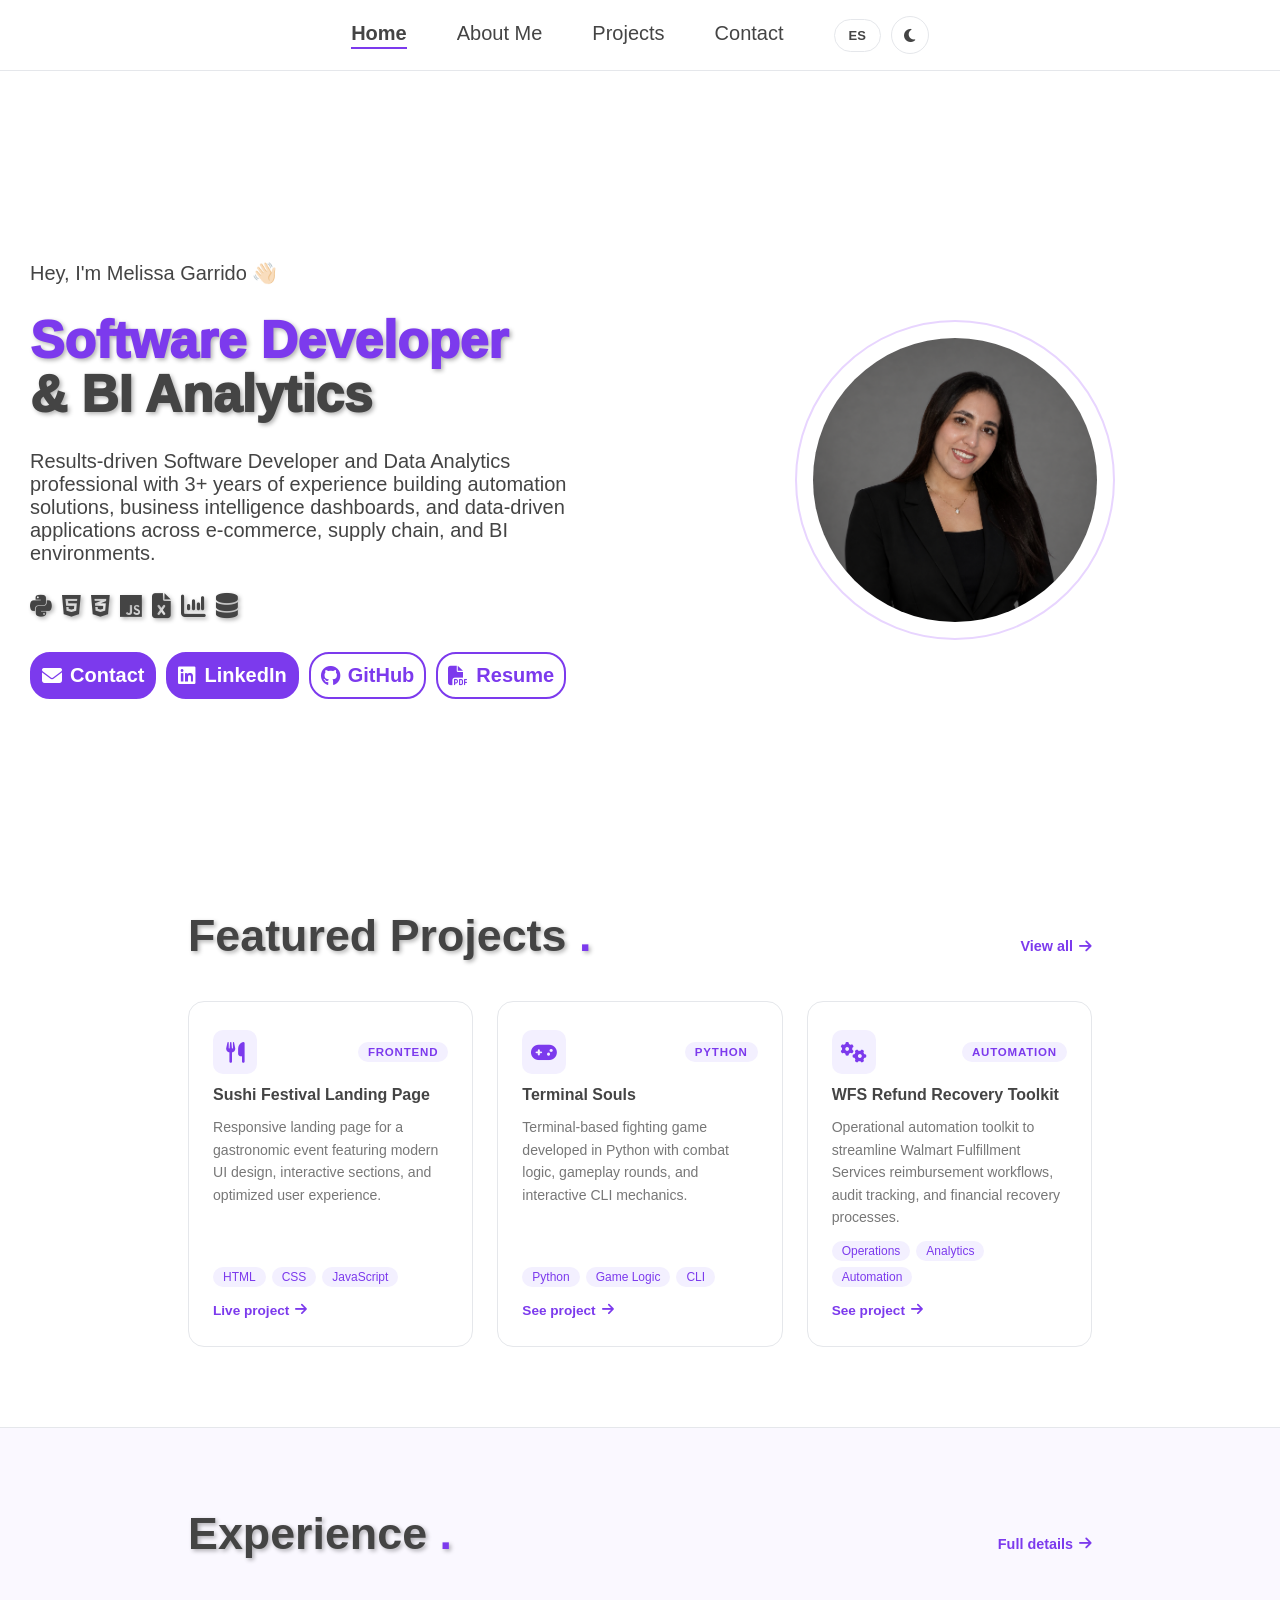
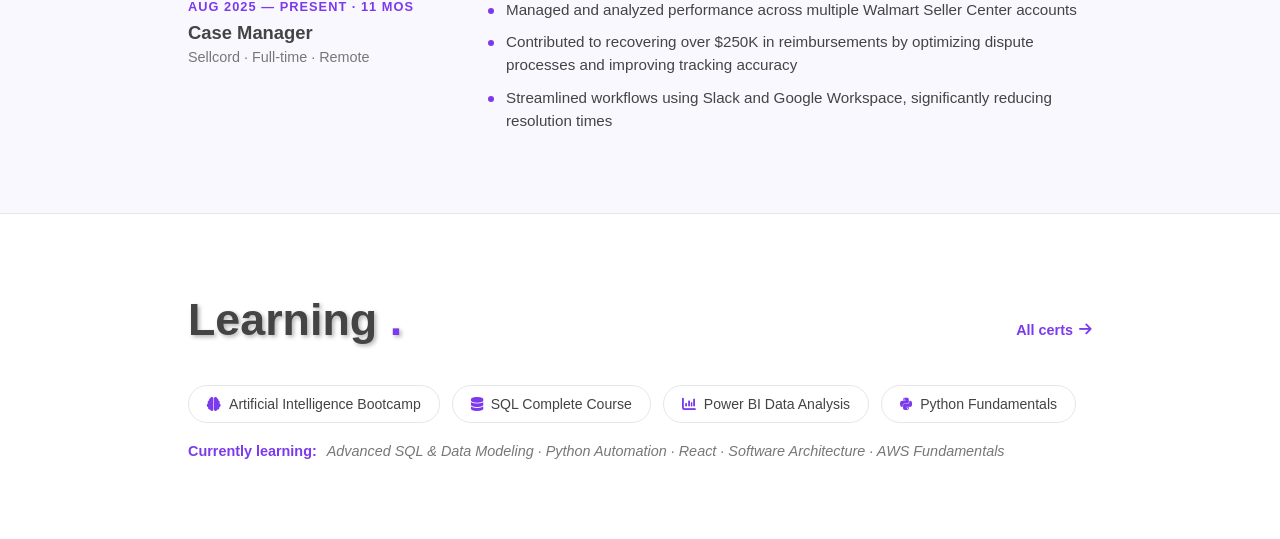
==== index.html @ 9d46395e "update logic SPA and darkmode" ====
<!DOCTYPE html>
<html lang="en">
<head>
    <meta charset="UTF-8">
    <meta name="viewport" content="width=device-width, initial-scale=1.0">

    <!-- Primary SEO -->
    <title>Melissa Garrido — Software Developer &amp; Data Analytics</title>
    <meta name="description" content="Software Developer and Business Intelligence professional with 3+ years of experience in Python, SQL, Power BI, and web development. Open to remote opportunities.">
    <meta name="keywords" content="software developer, data analyst, business intelligence professional, Python developer, SQL, Power BI, JavaScript, web developer, data analytics, automation, remote">
    <meta name="author" content="Melissa Garrido">
    <meta name="robots" content="index, follow">

    <!-- Open Graph -->
    <meta property="og:type" content="website">
    <meta property="og:url" content="https://melissagarridos.github.io/">
    <meta property="og:title" content="Melissa Garrido — Software Developer &amp; & Data Analytics">
    <meta property="og:description" content="Software Developer and Business Intelligence professional with 3+ years of experience in Python, SQL, Power BI, and web development. Open to remote opportunities.">
    <meta property="og:image" content="https://melissagarridos.github.io/Assets/profile.png">

    <!-- Canonical -->
    <link rel="canonical" href="https://melissagarridos.github.io/">

    <!-- Favicon -->
    <link rel="icon" type="image/svg+xml" href="Assets/briefcase.svg">

    <!-- JSON-LD Structured Data -->
    <script type="application/ld+json">
    {
      "@context": "https://schema.org",
      "@type": "Person",
      "name": "Melissa Garrido",
      "jobTitle": "Software Developer & Business Intelligence professional",
      "url": "https://melissagarridos.github.io/",
      "email": "melissagarridosierra@gmail.com",
      "sameAs": [
        "https://www.linkedin.com/in/melissavgs/",
        "https://github.com/melissagarridos"
      ],
      "knowsAbout": [
        "Python", "SQL", "JavaScript", "Power BI",
        "Business Intelligence", "Data Analytics",
        "Web Development", "Process Automation",
        "HTML", "CSS", "Data professionaling"
      ]
    }
    </script>

    <link rel="stylesheet" href="style.css">
    <link rel="stylesheet" href="https://cdnjs.cloudflare.com/ajax/libs/font-awesome/6.4.0/css/all.min.css">
</head>

<body>

    <!-- HEADER -->
    <header class="header">
        <a href="#home"     class="headerbtn" data-view="home"     data-en="Home"     data-es="Inicio">Home</a>
        <a href="#about"    class="headerbtn" data-view="about"    data-en="About Me" data-es="Sobre mí">About Me</a>
        <a href="#projects" class="headerbtn" data-view="projects" data-en="Projects" data-es="Proyectos">Projects</a>
        <a href="#contact"  class="headerbtn" data-view="contact"  data-en="Contact"  data-es="Contacto">Contact</a>

        <div class="header-right">
            <button id="lang-toggle" class="lang-btn">ES</button>
            <button id="theme-toggle" class="theme-btn" aria-label="Toggle dark mode">
                <i class="fa-solid fa-moon"></i>
            </button>
            <button class="hamburger" id="hamburger" aria-label="Open menu">
                <span></span><span></span><span></span>
            </button>
        </div>
    </header>

    <!-- SIDEBAR (mobile) -->
    <div class="sidebar-overlay" id="sidebar-overlay"></div>
    <nav class="sidebar" id="sidebar">
        <button class="sidebar-close" id="sidebar-close" aria-label="Close menu">
            <i class="fa-solid fa-xmark"></i>
        </button>
        <div class="sidebar-nav">
            <a href="#home"     class="sidebar-link" data-view="home">
                <i class="fa-solid fa-house"></i>
                <span data-en="Home" data-es="Inicio">Home</span>
            </a>
            <a href="#about"    class="sidebar-link" data-view="about">
                <i class="fa-solid fa-user"></i>
                <span data-en="About Me" data-es="Sobre mí">About Me</span>
            </a>
            <a href="#projects" class="sidebar-link" data-view="projects">
                <i class="fa-solid fa-code"></i>
                <span data-en="Projects" data-es="Proyectos">Projects</span>
            </a>
            <a href="#contact"  class="sidebar-link" data-view="contact">
                <i class="fa-solid fa-envelope"></i>
                <span data-en="Contact" data-es="Contacto">Contact</span>
            </a>
        </div>
        <div class="sidebar-footer">
            <button id="sidebar-lang" class="lang-btn">ES</button>
            <button id="sidebar-theme" class="theme-btn" aria-label="Toggle dark mode">
                <i class="fa-solid fa-moon"></i>
            </button>
        </div>
    </nav>

    <!-- ═══════════════════════════════════════════════════════
         VIEW: HOME
    ═══════════════════════════════════════════════════════ -->
    <div id="view-home" class="view">

        <!-- HERO -->
        <div class="layout">

            <section class="personal-information">

                <span
                    class="presentation"
                    data-en="Hey, I'm Melissa Garrido 👋🏻"
                    data-es="Hola, soy Melissa Garrido 👋🏻"
                >
                    Hey, I'm Melissa Garrido 👋🏻
                </span>

                <span class="main-title">
                    <span
                        class="highlight"
                        data-en="Software Developer"
                        data-es="Desarrolladora de Software"
                    >
                        Software Developer
                    </span>
                    <br>
                    <span
                        data-en="&amp; BI Analytics"
                        data-es="y Analítica de datos"
                    >
                        &amp; BI Analytics
                    </span>
                </span>

                <span
                    class="presentation"
                    data-en="Results-driven Software Developer and Data Analytics professional with 3+ years of experience building automation solutions, business intelligence dashboards, and data-driven applications across e-commerce, supply chain, and BI environments."
                    data-es="Desarrolladora de Software y profesional de Analítica de Datos orientada a resultados con más de 3 años de experiencia construyendo soluciones de automatización, dashboards de inteligencia de negocios y aplicaciones basadas en datos."
                >
                    Results-driven Software Developer and Data Analytics professional with 3+ years of experience building automation solutions, business intelligence dashboards, and data-driven applications across e-commerce, supply chain, and BI environments.
                </span>

                <!-- SKILLS -->
                <div class="skill-box">
                    <i class="skills fa-brands fa-python"    title="Python"></i>
                    <i class="skills fa-brands fa-html5"     title="HTML"></i>
                    <i class="skills fa-brands fa-css3-alt"  title="CSS"></i>
                    <i class="skills fa-brands fa-js"        title="JavaScript"></i>
                    <i class="skills fa-solid fa-file-excel" title="Excel"></i>
                    <i class="skills fa-solid fa-chart-column" title="Power BI"></i>
                    <i class="skills fa-solid fa-database"   title="SQL"></i>
                </div>

                <!-- BUTTONS -->
                <div class="buttons">
                    <a href="#contact" class="cta-btn filled">
                        <i class="fa-solid fa-envelope"></i>
                        <span data-en="Contact" data-es="Contacto">Contact</span>
                    </a>
                    <a href="https://www.linkedin.com/in/melissavgs/" class="cta-btn filled" target="_blank" rel="noopener">
                        <i class="fa-brands fa-linkedin"></i>
                        LinkedIn
                    </a>
                    <a href="https://github.com/melissagarridos" class="cta-btn outline" target="_blank" rel="noopener">
                        <i class="fa-brands fa-github"></i>
                        GitHub
                    </a>
                    <a href="Assets/Melissa_Garrido_CV.pdf" class="cta-btn outline" target="_blank">
                        <i class="fa-solid fa-file-pdf"></i>
                        <span data-en="Resume" data-es="Hoja de Vida">Resume</span>
                    </a>
                </div>

            </section>

            <!-- PHOTO -->
            <section class="photo">
                <img src="Assets/profile.png" alt="Melissa Garrido — Software Developer & BI professional">
            </section>

        </div>

        <!-- FEATURED PROJECTS -->
        <section class="home-section" id="home-projects">
            <div class="home-section-inner">

                <div class="home-section-header">
                    <h2 class="home-section-title">
                        <span data-en="Featured Projects" data-es="Proyectos Destacados">Featured Projects</span>
                        <span class="highlight">.</span>
                    </h2>
                    <a href="#projects" class="section-link">
                        <span data-en="View all" data-es="Ver todos">View all</span>
                        <i class="fa-solid fa-arrow-right"></i>
                    </a>
                </div>

                <div class="home-projects-grid">

                    <!-- SUSHI -->
                    <article class="home-project-card">
                        <div class="hpc-top">
                            <div class="hpc-icon"><i class="fa-solid fa-utensils"></i></div>
                            <span class="hpc-badge" data-en="Frontend" data-es="Frontend">Frontend</span>
                        </div>
                        <h3 class="hpc-title" data-en="Sushi Festival Landing Page" data-es="Landing Page Festival Sushi">Sushi Festival Landing Page</h3>
                        <p class="hpc-desc" data-en="Responsive landing page for a gastronomic event featuring modern UI design, interactive sections, and optimized user experience." data-es="Landing page responsiva para un evento gastronómico con diseño UI moderno, secciones interactivas y experiencia de usuario optimizada.">
                            Responsive landing page for a gastronomic event featuring modern UI design, interactive sections, and optimized user experience.
                        </p>
                        <div class="hpc-tags"><span>HTML</span><span>CSS</span><span>JavaScript</span></div>
                        <a href="https://festival-gastronomico-baq.netlify.app/" class="hpc-link" target="_blank">
                            <span data-en="Live project" data-es="Proyecto en vivo">Live project</span>
                            <i class="fa-solid fa-arrow-right"></i>
                        </a>
                    </article>

                    <!-- TERMINAL SOULS -->
                    <article class="home-project-card">
                        <div class="hpc-top">
                            <div class="hpc-icon"><i class="fa-solid fa-gamepad"></i></div>
                            <span class="hpc-badge" data-en="Python" data-es="Python">Python</span>
                        </div>
                        <h3 class="hpc-title" data-en="Terminal Souls" data-es="Terminal Souls">Terminal Souls</h3>
                        <p class="hpc-desc" data-en="Terminal-based fighting game developed in Python with combat logic, gameplay rounds, and interactive CLI mechanics." data-es="Juego de peleas en terminal desarrollado en Python con lógica de combate, rondas de juego y mecánicas interactivas CLI.">
                            Terminal-based fighting game developed in Python with combat logic, gameplay rounds, and interactive CLI mechanics.
                        </p>
                        <div class="hpc-tags"><span>Python</span><span>Game Logic</span><span>CLI</span></div>
                        <a href="https://github.com/melissagarridos/Terminal-Souls" class="hpc-link" target="_blank">
                            <span data-en="See project" data-es="Ver proyecto">See project</span>
                            <i class="fa-solid fa-arrow-right"></i>
                        </a>
                    </article>

                    <!-- WFS TOOLKIT -->
                    <article class="home-project-card">
                        <div class="hpc-top">
                            <div class="hpc-icon"><i class="fa-solid fa-gears"></i></div>
                            <span class="hpc-badge" data-en="Automation" data-es="Automatización">Automation</span>
                        </div>
                        <h3 class="hpc-title" data-en="WFS Refund Recovery Toolkit" data-es="WFS Refund Recovery Toolkit">WFS Refund Recovery Toolkit</h3>
                        <p class="hpc-desc" data-en="Operational automation toolkit to streamline Walmart Fulfillment Services reimbursement workflows, audit tracking, and financial recovery processes." data-es="Herramienta de automatización para optimizar los flujos de reembolsos de Walmart, seguimiento de auditorías y recuperación financiera.">
                            Operational automation toolkit to streamline Walmart Fulfillment Services reimbursement workflows, audit tracking, and financial recovery processes.
                        </p>
                        <div class="hpc-tags"><span>Operations</span><span>Analytics</span><span>Automation</span></div>
                        <a href="#projects" class="hpc-link">
                            <span data-en="See project" data-es="Ver proyecto">See project</span>
                            <i class="fa-solid fa-arrow-right"></i>
                        </a>
                    </article>

                </div>
            </div>
        </section>

        <!-- EXPERIENCE SNAPSHOT -->
        <section class="home-section home-section-alt" id="home-experience">
            <div class="home-section-inner">

                <div class="home-section-header">
                    <h2 class="home-section-title">
                        <span data-en="Experience" data-es="Experiencia">Experience</span>
                        <span class="highlight">.</span>
                    </h2>
                    <a href="#about" class="section-link">
                        <span data-en="Full details" data-es="Ver detalles">Full details</span>
                        <i class="fa-solid fa-arrow-right"></i>
                    </a>
                </div>

                <div class="exp-snapshot">
                    <div class="exp-snap-role">
                        <span class="exp-snap-year" data-en="Aug 2025 — Present · 11 mos" data-es="Ago 2025 — Actualidad · 11 meses">Aug 2025 — Present · 11 mos</span>
                        <div class="exp-snap-info">
                            <h3 data-en="Case Manager" data-es="Case Manager">Case Manager</h3>
                            <span class="exp-snap-company" data-en="Sellcord · Full-time · Remote" data-es="Sellcord · Tiempo Completo · Remoto">Sellcord · Full-time · Remote</span>
                        </div>
                    </div>
                    <ul class="exp-snap-bullets">
                        <li data-en="Managed and analyzed performance across multiple Walmart Seller Center accounts" data-es="Gestioné y analicé el rendimiento de múltiples cuentas en Walmart Seller Center">Managed and analyzed performance across multiple Walmart Seller Center accounts</li>
                        <li data-en="Contributed to recovering over $250K in reimbursements by optimizing dispute processes and improving tracking accuracy" data-es="Contribuí a recuperar más de $250K en reembolsos optimizando procesos de disputas y mejorando la precisión del seguimiento">Contributed to recovering over $250K in reimbursements by optimizing dispute processes and improving tracking accuracy</li>
                        <li data-en="Streamlined workflows using Slack and Google Workspace, significantly reducing resolution times" data-es="Optimicé flujos de trabajo con Slack y Google Workspace, reduciendo significativamente los tiempos de resolución">Streamlined workflows using Slack and Google Workspace, significantly reducing resolution times</li>
                    </ul>
                </div>

            </div>
        </section>

        <!-- CERTIFICATIONS SNAPSHOT -->
        <section class="home-section" id="home-certs">
            <div class="home-section-inner">

                <div class="home-section-header">
                    <h2 class="home-section-title">
                        <span data-en="Learning" data-es="Aprendizaje">Learning</span>
                        <span class="highlight">.</span>
                    </h2>
                    <a href="#about" class="section-link">
                        <span data-en="All certs" data-es="Todas las certificaciones">All certs</span>
                        <i class="fa-solid fa-arrow-right"></i>
                    </a>
                </div>

                <div class="home-certs-row">
                    <div class="home-cert-pill" data-en="Artificial Intelligence Bootcamp" data-es="Bootcamp de Inteligencia Artificial">
                        <i class="fa-solid fa-brain"></i> Artificial Intelligence Bootcamp
                    </div>
                    <div class="home-cert-pill" data-en="SQL Complete Course" data-es="Curso Completo de SQL">
                        <i class="fa-solid fa-database"></i> SQL Complete Course
                    </div>
                    <div class="home-cert-pill" data-en="Power BI Data Analysis" data-es="Análisis de Datos con Power BI">
                        <i class="fa-solid fa-chart-column"></i> Power BI Data Analysis
                    </div>
                    <div class="home-cert-pill" data-en="Python Fundamentals" data-es="Fundamentos de Python">
                        <i class="fa-brands fa-python"></i> Python Fundamentals
                    </div>
                </div>

                <div class="home-currently-learning">
                    <span class="currently-label" data-en="Currently learning:" data-es="Aprendiendo actualmente:">Currently learning:</span>
                    <span class="currently-items" data-en="Advanced SQL &amp; Data Modeling · Python Automation · React · Software Architecture · AWS Fundamentals" data-es="SQL Avanzado y Modelado de Datos · Automatización con Python · React · Arquitectura de Software · Fundamentos de AWS">
                        Advanced SQL &amp; Data Modeling · Python Automation · React · Software Architecture · AWS Fundamentals
                    </span>
                </div>

            </div>
        </section>

    </div><!-- /view-home -->


    <!-- ═══════════════════════════════════════════════════════
         VIEW: ABOUT (Bio + Skills + Experience + Certs)
    ═══════════════════════════════════════════════════════ -->
    <div id="view-about" class="view">

        <!-- BIO & SKILLS -->
        <main class="about-page">

            <section class="about-hero">
                <h1 class="title" data-en="About Me<span class='highlight'>.</span>" data-es="Sobre mí<span class='highlight'>.</span>">
                    About Me<span class="highlight">.</span>
                </h1>
            </section>

            <section class="about-bio-grid">

                <div class="about-bio-text">
                    <p data-en="I'm a Software Developer and technical analyst focused on automation professionaling, business intelligence, and full-stack development." data-es="Soy una Desarrolladora de Software y analista técnica enfocada en ingeniería de automatización, inteligencia de negocios y desarrollo full-stack.">
                        I'm a Software Developer and technical analyst focused on automation professionaling, business intelligence, and full-stack development.
                    </p>
                    <p data-en="My background combines operational problem-solving with technical tools such as Python, Power BI, JavaScript, SQL, Excel, HTML, and CSS. I build data-driven applications and automation solutions that improve workflows, reduce manual effort, and turn raw data into actionable insights." data-es="Mi experiencia combina resolución de problemas operativos con herramientas técnicas como Python, Power BI, JavaScript, SQL, Excel, HTML y CSS. Construyo aplicaciones basadas en datos y soluciones de automatización que mejoran flujos de trabajo y convierten datos en información útil.">
                        My background combines operational problem-solving with technical tools such as Python, Power BI, JavaScript, SQL, Excel, HTML, and CSS. I build data-driven applications and automation solutions that improve workflows, reduce manual effort, and turn raw data into actionable insights.
                    </p>
                </div>

                <div class="about-photo">
                    <img src="Assets/coding.jpg" alt="Melissa Garrido coding" id="photo-code">
                </div>

            </section>

            <!-- SKILLS -->
            <section class="about-skills">

                <h2 class="about-skills-title" data-en="Skills<span class='highlight'>.</span>" data-es="Habilidades<span class='highlight'>.</span>">
                    Skills<span class="highlight">.</span>
                </h2>

                <div class="skills-grid">

                    <div class="skill-category">
                        <h3 class="skill-cat-title" data-en="<i class='fa-solid fa-code'></i> Languages" data-es="<i class='fa-solid fa-code'></i> Lenguajes">
                            <i class="fa-solid fa-code"></i> Languages
                        </h3>
                        <ul class="skill-list">
                            <li>Python</li>
                            <li>JavaScript</li>
                            <li>SQL</li>
                        </ul>
                    </div>

                    <div class="skill-category">
                        <h3 class="skill-cat-title" data-en="<i class='fa-brands fa-html5'></i> Frontend" data-es="<i class='fa-brands fa-html5'></i> Frontend">
                            <i class="fa-brands fa-html5"></i> Frontend
                        </h3>
                        <ul class="skill-list">
                            <li>HTML</li>
                            <li>CSS</li>
                        </ul>
                    </div>

                    <div class="skill-category">
                        <h3 class="skill-cat-title" data-en="<i class='fa-solid fa-chart-bar'></i> Data &amp; BI" data-es="<i class='fa-solid fa-chart-bar'></i> Datos &amp; BI">
                            <i class="fa-solid fa-chart-bar"></i> Data &amp; BI
                        </h3>
                        <ul class="skill-list">
                            <li>Power BI</li>
                            <li>Excel</li>
                            <li>Pandas</li>
                            <li data-en="Data Cleaning" data-es="Limpieza de Datos">Data Cleaning</li>
                            <li data-en="Reporting" data-es="Reportes">Reporting</li>
                        </ul>
                    </div>

                    <div class="skill-category">
                        <h3 class="skill-cat-title" data-en="<i class='fa-solid fa-wrench'></i> Tools" data-es="<i class='fa-solid fa-wrench'></i> Herramientas">
                            <i class="fa-solid fa-wrench"></i> Tools
                        </h3>
                        <ul class="skill-list">
                            <li>Git &amp; GitHub</li>
                            <li>VS Code</li>
                            <li data-en="Google Apps Script" data-es="Google Apps Script">Google Apps Script</li>
                        </ul>
                    </div>

                    <div class="skill-category">
                        <h3 class="skill-cat-title" data-en="<i class='fa-solid fa-briefcase'></i> Business / Operations" data-es="<i class='fa-solid fa-briefcase'></i> Negocios / Operaciones">
                            <i class="fa-solid fa-briefcase"></i> Business / Operations
                        </h3>
                        <ul class="skill-list">
                            <li data-en="Process Optimization" data-es="Optimización de Procesos">Process Optimization</li>
                            <li data-en="Incident Tracking" data-es="Seguimiento de Incidentes">Incident Tracking</li>
                            <li>WFS Audits</li>
                            <li data-en="Escalation Management" data-es="Gestión de Escalaciones">Escalation Management</li>
                        </ul>
                    </div>

                </div>
            </section>

        </main>

        <!-- EXPERIENCE & CERTIFICATIONS -->
        <main id="exp-page" class="exp-page">

            <section class="exp-hero">
                <h1 class="title">
                    <span data-en="Experience" data-es="Experiencia">Experience</span><span class="highlight">.</span>
                </h1>
            </section>

            <!-- WORK EXPERIENCE -->
            <section class="exp-section">

                <h2 class="section-label" data-en="Experience" data-es="Experiencia">Experience</h2>

                <div class="timeline">

                    <article class="timeline-item">
                        <div class="timeline-marker"></div>
                        <div class="timeline-content">
                            <div class="timeline-meta">
                                <span class="timeline-date" data-en="Aug 2025 — Present · 11 mos" data-es="Ago 2025 — Actualidad · 11 meses">Aug 2025 — Present · 11 mos</span>
                                <span class="timeline-company" data-en="Sellcord · Full-time" data-es="Sellcord · Tiempo Completo">Sellcord · Full-time</span>
                            </div>
                            <h3 class="timeline-role" data-en="Case Manager" data-es="Case Manager">Case Manager</h3>
                            <ul class="timeline-bullets">
                                <li data-en="Managed and analyzed performance across multiple Walmart Seller Center accounts" data-es="Gestioné y analicé el rendimiento de múltiples cuentas en Walmart Seller Center">Managed and analyzed performance across multiple Walmart Seller Center accounts</li>
                                <li data-en="Contributed to recovering over $250K in reimbursements by optimizing dispute processes and improving tracking accuracy" data-es="Contribuí a recuperar más de $250K en reembolsos optimizando procesos de disputas y mejorando la precisión del seguimiento">Contributed to recovering over $250K in reimbursements by optimizing dispute processes and improving tracking accuracy</li>
                                <li data-en="Streamlined workflows using Slack and Google Workspace, significantly reducing resolution times" data-es="Optimicé flujos de trabajo con Slack y Google Workspace, reduciendo significativamente los tiempos de resolución">Streamlined workflows using Slack and Google Workspace, significantly reducing resolution times</li>
                            </ul>
                            <div class="timeline-tags">
                                <span data-en="Operations" data-es="Operaciones">Operations</span>
                                <span>KPI Tracking</span>
                                <span data-en="Dispute Resolution" data-es="Resolución de Disputas">Dispute Resolution</span>
                                <span data-en="Workflow Optimization" data-es="Optimización de Flujos">Workflow Optimization</span>
                            </div>
                        </div>
                    </article>

                    <article class="timeline-item">
                        <div class="timeline-marker"></div>
                        <div class="timeline-content">
                            <div class="timeline-meta">
                                <span class="timeline-date" data-en="May 2025 — Aug 2025 · 4 mos" data-es="May 2025 — Ago 2025 · 4 meses">May 2025 — Aug 2025 · 4 mos</span>
                                <span class="timeline-company">Tecnoglass Inc · Full-time · Barranquilla</span>
                            </div>
                            <h3 class="timeline-role" data-en="International Purchasing Specialist" data-es="Especialista en Compras Internacionales">International Purchasing Specialist</h3>
                            <ul class="timeline-bullets">
                                <li data-en="Managed international procurement operations across suppliers in the United States, China, and Europe" data-es="Gestioné operaciones de compras internacionales con proveedores en Estados Unidos, China y Europa">Managed international procurement operations across suppliers in the United States, China, and Europe</li>
                                <li data-en="Analyzed purchasing and inventory data in Excel to support cost optimization and demand forecasting" data-es="Analicé datos de compras e inventario en Excel para apoyar la optimización de costos y la previsión de demanda">Analyzed purchasing and inventory data in Excel to support cost optimization and demand forecasting</li>
                                <li data-en="Monitored supplier performance and inventory levels to minimize operational delays and stockouts" data-es="Monitoreé el rendimiento de proveedores y los niveles de inventario para minimizar retrasos y quiebres de stock">Monitored supplier performance and inventory levels to minimize operational delays and stockouts</li>
                                <li data-en="Collaborated with cross-functional teams to enhance purchasing workflows and reporting visibility" data-es="Colaboré con equipos multifuncionales para mejorar los flujos de compras y la visibilidad de reportes">Collaborated with cross-functional teams to enhance purchasing workflows and reporting visibility</li>
                            </ul>
                            <div class="timeline-tags">
                                <span>Excel</span>
                                <span data-en="Procurement" data-es="Compras">Procurement</span>
                                <span data-en="Demand Forecasting" data-es="Pronóstico de Demanda">Demand Forecasting</span>
                                <span data-en="Supply Chain" data-es="Cadena de Suministro">Supply Chain</span>
                            </div>
                        </div>
                    </article>

                    <article class="timeline-item">
                        <div class="timeline-marker"></div>
                        <div class="timeline-content">
                            <div class="timeline-meta">
                                <span class="timeline-date" data-en="Jan 2024 — Jan 2025 · 1 yr 1 mo" data-es="Ene 2024 — Ene 2025 · 1 año 1 mes">Jan 2024 — Jan 2025 · 1 yr 1 mo</span>
                                <span class="timeline-company" data-en="VYVOA Consulting LLC · Freelance" data-es="VYVOA Consulting LLC · Freelance">VYVOA Consulting LLC · Freelance</span>
                            </div>
                            <h3 class="timeline-role" data-en="Database Specialist" data-es="Especialista en Bases de Datos">Database Specialist</h3>
                            <ul class="timeline-bullets">
                                <li data-en="Cleaned, validated, and structured large datasets to ensure high data integrity for reporting and analytics" data-es="Limpié, validé y estructuré grandes conjuntos de datos para garantizar alta integridad en reportes y analítica">Cleaned, validated, and structured large datasets to ensure high data integrity for reporting and analytics</li>
                                <li data-en="Maintained and updated databases, improving consistency and reducing data errors across systems" data-es="Mantuve y actualicé bases de datos, mejorando la consistencia y reduciendo errores de datos en los sistemas">Maintained and updated databases, improving consistency and reducing data errors across systems</li>
                            </ul>
                            <div class="timeline-tags">
                                <span>SQL</span>
                                <span data-en="Data Cleaning" data-es="Limpieza de Datos">Data Cleaning</span>
                                <span data-en="Data Integrity" data-es="Integridad de Datos">Data Integrity</span>
                                <span data-en="Database Management" data-es="Gestión de BD">Database Management</span>
                            </div>
                        </div>
                    </article>

                    <article class="timeline-item">
                        <div class="timeline-marker"></div>
                        <div class="timeline-content">
                            <div class="timeline-meta">
                                <span class="timeline-date" data-en="Apr 2023 — Jan 2024 · 10 mos" data-es="Abr 2023 — Ene 2024 · 10 meses">Apr 2023 — Jan 2024 · 10 mos</span>
                                <span class="timeline-company">Lean Solutions Group · Full-time · Barranquilla</span>
                            </div>
                            <h3 class="timeline-role" data-en="Data Analyst Internship" data-es="Pasantía de Analista de Datos">Data Analyst Internship</h3>
                            <ul class="timeline-bullets">
                                <li data-en="Analyzed datasets to uncover trends and generate actionable business insights for operational enhancement" data-es="Analicé conjuntos de datos para descubrir tendencias y generar insights empresariales accionables">Analyzed datasets to uncover trends and generate actionable business insights for operational enhancement</li>
                                <li data-en="Developed interactive Power BI dashboards to effectively track KPIs and improve performance visibility" data-es="Desarrollé dashboards interactivos en Power BI para rastrear KPIs y mejorar la visibilidad del rendimiento">Developed interactive Power BI dashboards to effectively track KPIs and improve performance visibility</li>
                                <li data-en="Collaborated with stakeholders to convert business requirements into data-driven BI solutions" data-es="Colaboré con stakeholders para convertir requisitos de negocio en soluciones de BI basadas en datos">Collaborated with stakeholders to convert business requirements into data-driven BI solutions</li>
                            </ul>
                            <div class="timeline-tags">
                                <span>Power BI</span>
                                <span>SQL</span>
                                <span data-en="Data Visualization" data-es="Visualización de Datos">Data Visualization</span>
                                <span data-en="Business Intelligence" data-es="Inteligencia de Negocios">Business Intelligence</span>
                            </div>
                        </div>
                    </article>

                </div>
            </section>

            <!-- CERTIFICATIONS -->
            <section id="certs" class="exp-section">

                <h2 class="section-label" data-en="Certifications &amp; Learning" data-es="Certificaciones y Aprendizaje">Certifications &amp; Learning</h2>

                <div class="certs-grid">

                    <div class="cert-card">
                        <div class="cert-icon"><i class="fa-solid fa-database"></i></div>
                        <div class="cert-body">
                            <h4 data-en="SQL Complete Course" data-es="Curso Completo de SQL">SQL Complete Course</h4>
                            <span class="cert-provider">Udemy · 2026</span>
                            <span class="cert-status completed" data-en="Completed" data-es="Completado">Completed</span>
                        </div>
                    </div>

                    <div class="cert-card">
                        <div class="cert-icon"><i class="fa-solid fa-brain"></i></div>
                        <div class="cert-body">
                            <h4 data-en="Artificial Intelligence Bootcamp" data-es="Bootcamp de Inteligencia Artificial">Artificial Intelligence Bootcamp</h4>
                            <span class="cert-provider">MinTIC &amp; Universidad Libre · 2025</span>
                            <span class="cert-status completed" data-en="Completed" data-es="Completado">Completed</span>
                        </div>
                    </div>

                    <div class="cert-card">
                        <div class="cert-icon"><i class="fa-solid fa-users"></i></div>
                        <div class="cert-body">
                            <h4 data-en="Leadership Development Experience" data-es="Experiencia de Desarrollo de Liderazgo">Leadership Development Experience</h4>
                            <span class="cert-provider">AIESEC Global Volunteer · 2025</span>
                            <span class="cert-status completed" data-en="Completed" data-es="Completado">Completed</span>
                        </div>
                    </div>

                    <div class="cert-card">
                        <div class="cert-icon"><i class="fa-solid fa-chart-column"></i></div>
                        <div class="cert-body">
                            <h4 data-en="Power BI: Data Analysis &amp; Business Intelligence" data-es="Power BI: Análisis de Datos e Inteligencia de Negocios">Power BI: Data Analysis &amp; Business Intelligence</h4>
                            <span class="cert-provider">Udemy · 2024</span>
                            <span class="cert-status completed" data-en="Completed" data-es="Completado">Completed</span>
                        </div>
                    </div>

                    <div class="cert-card">
                        <div class="cert-icon"><i class="fa-solid fa-globe"></i></div>
                        <div class="cert-body">
                            <h4 data-en="International Trade Certification: Caribbean Perspectives" data-es="Certificación en Comercio Internacional: Perspectivas para el Caribe">International Trade Certification: Caribbean Perspectives</h4>
                            <span class="cert-provider">Universidad del Norte &amp; OMC · 2024</span>
                            <span class="cert-status completed" data-en="Completed" data-es="Completado">Completed</span>
                        </div>
                    </div>

                    <div class="cert-card">
                        <div class="cert-icon"><i class="fa-solid fa-piggy-bank"></i></div>
                        <div class="cert-body">
                            <h4 data-en="Financial Education Program" data-es="Programa de Educación Financiera">Financial Education Program</h4>
                            <span class="cert-provider">Universidad del Norte · 2023</span>
                            <span class="cert-status completed" data-en="Completed" data-es="Completado">Completed</span>
                        </div>
                    </div>

                    <div class="cert-card">
                        <div class="cert-icon"><i class="fa-solid fa-file-excel"></i></div>
                        <div class="cert-body">
                            <h4 data-en="Financial Excel" data-es="Excel Financiero">Financial Excel</h4>
                            <span class="cert-provider">Platzi · 2022</span>
                            <span class="cert-status completed" data-en="Completed" data-es="Completado">Completed</span>
                        </div>
                    </div>

                    <div class="cert-card">
                        <div class="cert-icon"><i class="fa-solid fa-chart-line"></i></div>
                        <div class="cert-body">
                            <h4 data-en="Technical Analysis of Financial Markets" data-es="Análisis Técnico de Mercados Financieros">Technical Analysis of Financial Markets</h4>
                            <span class="cert-provider">Platzi · 2022</span>
                            <span class="cert-status completed" data-en="Completed" data-es="Completado">Completed</span>
                        </div>
                    </div>

                    <div class="cert-card">
                        <div class="cert-icon"><i class="fa-brands fa-python"></i></div>
                        <div class="cert-body">
                            <h4 data-en="Intermediate Python: Comprehensions, Lambdas &amp; Error Handling" data-es="Python Intermedio: Comprehensions, Lambdas y Manejo de Errores">Intermediate Python: Comprehensions, Lambdas &amp; Error Handling</h4>
                            <span class="cert-provider">Platzi · 2022</span>
                            <span class="cert-status completed" data-en="Completed" data-es="Completado">Completed</span>
                        </div>
                    </div>

                    <div class="cert-card">
                        <div class="cert-icon"><i class="fa-solid fa-bitcoin-sign"></i></div>
                        <div class="cert-body">
                            <h4 data-en="Digital Economy: Bitcoin &amp; Cryptocurrencies" data-es="Economía Digital: Bitcoin y Criptomonedas">Digital Economy: Bitcoin &amp; Cryptocurrencies</h4>
                            <span class="cert-provider">Platzi · 2021</span>
                            <span class="cert-status completed" data-en="Completed" data-es="Completado">Completed</span>
                        </div>
                    </div>

                    <div class="cert-card">
                        <div class="cert-icon"><i class="fa-solid fa-magnifying-glass-chart"></i></div>
                        <div class="cert-body">
                            <h4 data-en="Organizational Financial Analysis Diploma" data-es="Diplomado en Análisis Financiero Organizacional">Organizational Financial Analysis Diploma</h4>
                            <span class="cert-provider">Politécnico Superior de Colombia · 2021</span>
                            <span class="cert-status completed" data-en="Completed" data-es="Completado">Completed</span>
                        </div>
                    </div>

                    <div class="cert-card">
                        <div class="cert-icon"><i class="fa-solid fa-terminal"></i></div>
                        <div class="cert-body">
                            <h4 data-en="Bloomberg Market Concepts (BMC)" data-es="Bloomberg Market Concepts (BMC)">Bloomberg Market Concepts (BMC)</h4>
                            <span class="cert-provider">Bloomberg for Education · 2020</span>
                            <span class="cert-status completed" data-en="Completed" data-es="Completado">Completed</span>
                        </div>
                    </div>

                    <div class="cert-card">
                        <div class="cert-icon"><i class="fa-solid fa-arrow-trend-up"></i></div>
                        <div class="cert-body">
                            <h4 data-en="Stock Market for Beginners" data-es="Bolsa para Principiantes">Stock Market for Beginners</h4>
                            <span class="cert-provider">Bolsa de Valores de Colombia · 2020</span>
                            <span class="cert-status completed" data-en="Completed" data-es="Completado">Completed</span>
                        </div>
                    </div>

                </div>
            </section>

            <!-- CURRENTLY LEARNING -->
            <section class="exp-section">

                <h2 class="section-label" data-en="Currently Learning" data-es="Aprendiendo Actualmente">Currently Learning</h2>

                <div class="learning-grid">
                    <div class="learning-item">
                        <i class="fa-solid fa-database"></i>
                        <span data-en="Advanced SQL &amp; Data Modeling" data-es="SQL Avanzado y Modelado de Datos">Advanced SQL &amp; Data Modeling</span>
                    </div>
                    <div class="learning-item">
                        <i class="fa-brands fa-python"></i>
                        <span data-en="Python Automation &amp; APIs" data-es="Automatización con Python y APIs">Python Automation &amp; APIs</span>
                    </div>
                    <div class="learning-item">
                        <i class="fa-solid fa-diagram-project"></i>
                        <span data-en="Software Architecture" data-es="Arquitectura de Software">Software Architecture</span>
                    </div>
                    <div class="learning-item">
                        <i class="fa-solid fa-cloud"></i>
                        <span data-en="AWS Cloud Fundamentals" data-es="Fundamentos de AWS Cloud">AWS Cloud Fundamentals</span>
                    </div>
                </div>

            </section>

        </main>

    </div><!-- /view-about -->


    <!-- ═══════════════════════════════════════════════════════
         VIEW: PROJECTS
    ═══════════════════════════════════════════════════════ -->
    <div id="view-projects" class="view">

        <main class="projects-page">

            <section class="projects-hero">
                <h1 class="title">
                    <span data-en="Projects" data-es="Proyectos">Projects</span><span class="highlight">.</span>
                </h1>
                <p class="projects-subtitle" data-en="A selection of work spanning data analytics, automation, and web development." data-es="Una selección de trabajos en análisis de datos, automatización y desarrollo web.">
                    A selection of work spanning data analytics, automation, and web development.
                </p>
            </section>

            <!-- FEATURED -->
            <section class="projects-section">

                <h2 class="section-label">
                    <span class="highlight">#</span> <span data-en="Featured" data-es="Destacados">Featured</span>
                </h2>

                <div class="featured-grid">

                    <article class="project-card">
                        <div class="project-card-header">
                            <img src="Assets/sushi.png" alt="Sushi Festival Project" class="project-image">
                            <span class="project-badge">JavaScript · CSS · HTML</span>
                        </div>
                        <div class="project-card-body">
                            <h3 class="project-title" data-en="Sushi Festival Landing Page" data-es="Landing Page Festival de Sushi">Sushi Festival Landing Page</h3>
                            <p class="project-description" data-en="Landing page for a sushi festival event with modern UI design, responsive structure, and interactive sections focused on user experience and visual presentation." data-es="Landing page para un evento de festival de sushi con diseño UI moderno, estructura responsiva y secciones interactivas enfocadas en la experiencia del usuario.">
                                Landing page for a sushi festival event with modern UI design, responsive structure, and interactive sections focused on user experience and visual presentation.
                            </p>
                            <ul class="project-highlights">
                                <li><i class="fa-solid fa-circle-check"></i> <span data-en="Responsive design optimized for multiple devices" data-es="Diseño responsivo optimizado para múltiples dispositivos">Responsive design optimized for multiple devices</span></li>
                                <li><i class="fa-solid fa-circle-check"></i> <span data-en="Structured frontend layout using semantic HTML" data-es="Estructura de frontend usando HTML semántico">Structured frontend layout using semantic HTML</span></li>
                                <li><i class="fa-solid fa-circle-check"></i> <span data-en="Interactive interface built with vanilla JavaScript" data-es="Interfaz interactiva construida con JavaScript puro">Interactive interface built with vanilla JavaScript</span></li>
                            </ul>
                            <div class="project-steps">
                                <span class="step" data-en="Design" data-es="Diseño">Design</span>
                                <i class="fa-solid fa-arrow-right step-arrow"></i>
                                <span class="step">JavaScript</span>
                                <i class="fa-solid fa-arrow-right step-arrow"></i>
                                <span class="step">HTML</span>
                                <i class="fa-solid fa-arrow-right step-arrow"></i>
                                <span class="step">CSS</span>
                            </div>
                            <div class="project-links">
                                <a href="https://festival-gastronomico-baq.netlify.app/" class="cta-btn filled" target="_blank">
                                    <i class="fa-solid fa-globe"></i>
                                    <span data-en="Live Website" data-es="Sitio en Vivo">Live Website</span>
                                </a>
                                <a href="https://github.com/melissagarridos/Festival-Gastronomico" class="cta-btn outline" target="_blank">
                                    <i class="fa-brands fa-github"></i>
                                    GitHub
                                </a>
                            </div>
                        </div>
                    </article>

                    <article class="project-card featured-card">
                        <div class="project-card-header">
                            <img src="Assets/wfs.png" alt="WFS Toolkit" class="project-image">
                            <span class="project-badge">Operations · Automation · Analytics</span>
                        </div>
                        <div class="project-card-body">
                            <h3 class="project-title">WFS Refund Recovery Toolkit</h3>
                            <p class="project-description">
                                Operational toolkit designed to streamline Walmart Fulfillment Services reimbursement workflows, improving audit tracking, case management, and financial recovery processes.
                            </p>
                            <ul class="project-highlights">
                                <li><i class="fa-solid fa-circle-check"></i> <span>Reimbursement workflow optimization</span></li>
                                <li><i class="fa-solid fa-circle-check"></i> <span>Audit and case tracking system</span></li>
                                <li><i class="fa-solid fa-circle-check"></i> <span>Operational analytics improvement</span></li>
                            </ul>
                            <div class="project-steps">
                                <span class="step">Operations</span>
                                <i class="fa-solid fa-arrow-right step-arrow"></i>
                                <span class="step">Analytics</span>
                                <i class="fa-solid fa-arrow-right step-arrow"></i>
                                <span class="step">Automation</span>
                            </div>
                            <div class="project-links">
                                <a href="https://melissagarridos.github.io/wfs-refund-recovery-toolkit.github.io/" class="cta-btn filled" target="_blank">
                                    <i class="fa-solid fa-globe"></i>
                                    <span data-en="Live Website" data-es="Sitio en Vivo">Live Website</span>
                                </a>
                                <a href="https://github.com/melissagarridos/wfs-refund-recovery-toolkit.github.io" class="cta-btn outline" target="_blank">
                                    <i class="fa-brands fa-github"></i>
                                    GitHub
                                </a>
                            </div>
                        </div>
                    </article>

                    <article class="project-card featured-card">
                        <div class="project-card-header">
                            <img src="Assets/hero-dashboard.png" alt="Student Risk Analytics" class="project-image">
                            <span class="project-badge">Data Analytics · Power BI</span>
                        </div>
                        <div class="project-card-body">
                            <h3 class="project-title">Student Risk &amp; Retention Analytics</h3>
                            <p class="project-description">
                                End-to-end analytics project focused on identifying at-risk students, analyzing engagement patterns, and building retention strategies using Power BI dashboards and data modeling.
                            </p>
                            <ul class="project-highlights">
                                <li><i class="fa-solid fa-circle-check"></i> <span>Retention risk analysis model</span></li>
                                <li><i class="fa-solid fa-circle-check"></i> <span>Interactive Power BI dashboards</span></li>
                                <li><i class="fa-solid fa-circle-check"></i> <span>Business insights for decision making</span></li>
                            </ul>
                            <div class="project-steps">
                                <span class="step">Analysis</span>
                                <i class="fa-solid fa-arrow-right step-arrow"></i>
                                <span class="step">Power BI</span>
                                <i class="fa-solid fa-arrow-right step-arrow"></i>
                                <span class="step">Strategy</span>
                            </div>
                            <div class="project-links">
                                <a href="https://github.com/melissagarridos/Student-Risk-Retention-Strategy-Analytics" class="cta-btn filled" target="_blank">
                                    <i class="fa-brands fa-github"></i>
                                    View on GitHub
                                </a>
                            </div>
                        </div>
                    </article>

                    <article class="project-card featured-card">
                        <div class="project-card-header">
                            <img src="Assets/powerbi.png" alt="Revenue Analytics Dashboard" class="project-image">
                            <span class="project-badge">Data Analysis · Power BI</span>
                        </div>
                        <div class="project-card-body">
                            <h3 class="project-title" data-en="Revenue Dashboard" data-es="Revenue Dashboard">Revenue Dashboard</h3>
                            <p class="project-description" data-en="Interactive dashboard built with Power BI analyzing revenue, utilities, sales performance, and country-level insights using DAX." data-es="Dashboard interactivo construido con Power BI que analiza ingresos, utilidades, rendimiento de ventas e indicadores por país usando medidas DAX.">
                                Interactive dashboard built with Power BI analyzing revenue, utilities, sales performance, and country-level insights using DAX.
                            </p>
                            <ul class="project-highlights">
                                <li><i class="fa-solid fa-circle-check"></i> <span data-en="Interactive Power BI dashboard with dynamic filters and KPIs" data-es="Dashboard interactivo en Power BI con filtros dinámicos y KPIs">Interactive Power BI dashboard with dynamic filters and KPIs</span></li>
                                <li><i class="fa-solid fa-circle-check"></i> <span data-en="Data analysis using DAX measures and multiple data sources" data-es="Análisis de datos utilizando medidas DAX y múltiples fuentes de datos">Data analysis using DAX measures and multiple data sources</span></li>
                                <li><i class="fa-solid fa-circle-check"></i> <span data-en="Revenue, sales, utilities, and sector performance visualization" data-es="Visualización de ingresos, ventas, utilidades y rendimiento por sector">Revenue, sales, utilities, and sector performance visualization</span></li>
                            </ul>
                            <div class="project-steps">
                                <span class="step" data-en="Data Analysis" data-es="Análisis de datos">Data Analysis</span>
                                <i class="fa-solid fa-arrow-right step-arrow"></i>
                                <span class="step">Power BI</span>
                            </div>
                            <div class="project-links">
                                <a href="https://github.com/melissagarridos/Power-BI-Dashboard" class="cta-btn filled" target="_blank">
                                    <i class="fa-brands fa-github"></i>
                                    <span data-en="View on GitHub" data-es="Ver en GitHub">View on GitHub</span>
                                </a>
                            </div>
                        </div>
                    </article>

                    <article class="project-card featured-card">
                        <div class="project-card-header">
                            <img src="Assets/python.jpg" alt="Geometric Calculator Project" class="project-image">
                            <span class="project-badge">Python · Logic · Math</span>
                        </div>
                        <div class="project-card-body">
                            <h3 class="project-title" data-en="Geometric Calculator" data-es="Calculadora Geométrica">Geometric Calculator</h3>
                            <p class="project-description" data-en="Python-based calculator focused on geometric operations, formulas, and problem-solving logic. Built to strengthen programming fundamentals, reasoning, and algorithmic thinking." data-es="Calculadora en Python enfocada en operaciones geométricas, fórmulas y lógica de resolución de problemas.">
                                Python-based calculator focused on geometric operations, formulas, and problem-solving logic. Built to strengthen programming fundamentals, reasoning, and algorithmic thinking.
                            </p>
                            <ul class="project-highlights">
                                <li><i class="fa-solid fa-circle-check"></i> <span data-en="Calculates geometric areas, perimeters, and measurements" data-es="Calcula áreas, perímetros y medidas geométricas">Calculates geometric areas, perimeters, and measurements</span></li>
                                <li><i class="fa-solid fa-circle-check"></i> <span data-en="Reinforced Python fundamentals and coding structure" data-es="Reforzó los fundamentos de Python y la estructura del código">Reinforced Python fundamentals and coding structure</span></li>
                                <li><i class="fa-solid fa-circle-check"></i> <span data-en="Applied mathematical reasoning through programming" data-es="Razonamiento matemático aplicado a través de la programación">Applied mathematical reasoning through programming</span></li>
                            </ul>
                            <div class="project-steps">
                                <span class="step" data-en="Logic" data-es="Lógica">Logic</span>
                                <i class="fa-solid fa-arrow-right step-arrow"></i>
                                <span class="step">Python</span>
                                <i class="fa-solid fa-arrow-right step-arrow"></i>
                                <span class="step" data-en="Testing" data-es="Pruebas">Testing</span>
                                <i class="fa-solid fa-arrow-right step-arrow"></i>
                                <span class="step">CLI</span>
                            </div>
                            <div class="project-links">
                                <a href="https://github.com/melissagarridos/Calculadora-Geometrica" class="cta-btn filled" target="_blank">
                                    <i class="fa-brands fa-github"></i>
                                    <span data-en="View on GitHub" data-es="Ver en GitHub">View on GitHub</span>
                                </a>
                            </div>
                        </div>
                    </article>

                    <article class="project-card featured-card">
                        <div class="project-card-header">
                            <img src="Assets/game.jpg" alt="Terminal Souls Project" class="project-image">
                            <span class="project-badge">Python · Game Logic</span>
                        </div>
                        <div class="project-card-body">
                            <h3 class="project-title" data-en="Terminal Souls" data-es="Terminal Souls">Terminal Souls</h3>
                            <p class="project-description" data-en="Terminal-based fighting game developed in Python featuring multiple characters, combat rounds, and gameplay mechanics. Focused on logic flow, conditionals, and interactive gameplay." data-es="Juego de peleas en terminal desarrollado en Python con múltiples personajes, rondas de combate y mecánicas de juego.">
                                Terminal-based fighting game developed in Python featuring multiple characters, combat rounds, and gameplay mechanics. Focused on logic flow, conditionals, and interactive gameplay.
                            </p>
                            <ul class="project-highlights">
                                <li><i class="fa-solid fa-circle-check"></i> <span data-en="Multi-character battle system with fighting rounds" data-es="Sistema de batalla multipersonaje con rondas de combate">Multi-character battle system with fighting rounds</span></li>
                                <li><i class="fa-solid fa-circle-check"></i> <span data-en="Interactive terminal gameplay experience" data-es="Experiencia de juego interactiva en terminal">Interactive terminal gameplay experience</span></li>
                                <li><i class="fa-solid fa-circle-check"></i> <span data-en="Built with object-oriented and gameplay logic concepts" data-es="Construido con conceptos de POO y lógica de juego">Built with object-oriented and gameplay logic concepts</span></li>
                            </ul>
                            <div class="project-steps">
                                <span class="step" data-en="Gameplay" data-es="Jugabilidad">Gameplay</span>
                                <i class="fa-solid fa-arrow-right step-arrow"></i>
                                <span class="step" data-en="Combat Logic" data-es="Lógica de Combate">Combat Logic</span>
                                <i class="fa-solid fa-arrow-right step-arrow"></i>
                                <span class="step">Python</span>
                                <i class="fa-solid fa-arrow-right step-arrow"></i>
                                <span class="step" data-en="Testing" data-es="Pruebas">Testing</span>
                            </div>
                            <div class="project-links">
                                <a href="https://github.com/melissagarridos/Terminal-Souls" class="cta-btn filled" target="_blank">
                                    <i class="fa-brands fa-github"></i>
                                    <span data-en="View on GitHub" data-es="Ver en GitHub">View on GitHub</span>
                                </a>
                            </div>
                        </div>
                    </article>

                </div>
            </section>

            <!-- BY CATEGORY -->
            <section class="projects-section">

                <h2 class="section-label">
                    <span data-en="By Category" data-es="Por Categoría">By Category</span>
                </h2>

                <div class="category-tabs">
                    <button class="cat-tab active" data-filter="all"        data-en="All"             data-es="Todos">All</button>
                    <button class="cat-tab"         data-filter="frontend"  data-en="Web Development"  data-es="Desarrollo Web">Web Development</button>
                    <button class="cat-tab"         data-filter="python"    data-en="Python"           data-es="Python">Python</button>
                    <button class="cat-tab"         data-filter="data"      data-en="Data Analytics"   data-es="Analítica de Datos">Data Analytics</button>
                    <button class="cat-tab"         data-filter="automation" data-en="Automation"      data-es="Automatización">Automation</button>
                </div>

                <div class="mini-projects-grid" id="mini-grid">

                    <article class="mini-card" data-category="automation">
                        <div class="mini-card-icon"><i class="fa-solid fa-list-check"></i></div>
                        <div class="mini-card-body">
                            <h4>Personal Task Management</h4>
                            <p>Productivity system for organizing tasks, goals, and daily planning efficiently.</p>
                            <div class="mini-tags"><span>Productivity</span><span>Planning</span></div>
                        </div>
                        <a href="https://github.com/melissagarridos/Personal-Task-Management" class="mini-link" target="_blank"><i class="fa-brands fa-github"></i></a>
                    </article>

                    <article class="mini-card" data-category="frontend">
                        <div class="mini-card-icon"><i class="fa-solid fa-cookie-bite"></i></div>
                        <div class="mini-card-body">
                            <h4>Sweet Crumbs Bakery</h4>
                            <p>Modern responsive bakery website with product showcase and UI design.</p>
                            <div class="mini-tags"><span>HTML</span><span>CSS</span><span>JavaScript</span></div>
                        </div>
                        <a href="https://github.com/melissagarridos/Sweet-Crumbs" class="mini-link" target="_blank"><i class="fa-brands fa-github"></i></a>
                    </article>

                    <article class="mini-card" data-category="frontend">
                        <div class="mini-card-icon"><i class="fa-solid fa-utensils"></i></div>
                        <div class="mini-card-body">
                            <h4 data-en="Sushi Festival Landing Page" data-es="Landing Page Festival de Sushi">Sushi Festival Landing Page</h4>
                            <p data-en="Modern responsive landing page for a gastronomic festival." data-es="Landing page responsiva moderna para un festival gastronómico.">Modern responsive landing page for a gastronomic festival.</p>
                            <div class="mini-tags"><span>HTML</span><span>CSS</span><span>JavaScript</span></div>
                        </div>
                        <a href="https://github.com/melissagarridos/Festival-Gastronomico" class="mini-link" target="_blank"><i class="fa-brands fa-github"></i></a>
                    </article>

                    <article class="mini-card" data-category="data">
                        <div class="mini-card-icon"><i class="fa-solid fa-chart-line"></i></div>
                        <div class="mini-card-body">
                            <h4>Student Risk Analytics</h4>
                            <p>Power BI-based analysis identifying at-risk students and retention patterns.</p>
                            <div class="mini-tags"><span>Power BI</span><span>DAX</span><span>Data Analysis</span></div>
                        </div>
                        <a href="https://github.com/melissagarridos/Student-Risk-Retention-Strategy-Analytics" class="mini-link" target="_blank"><i class="fa-brands fa-github"></i></a>
                    </article>

                    <article class="mini-card" data-category="automation">
                        <div class="mini-card-icon"><i class="fa-solid fa-gears"></i></div>
                        <div class="mini-card-body">
                            <h4>WFS Refund Recovery Toolkit</h4>
                            <p>Operational toolkit for reimbursement tracking, audits, and workflow optimization.</p>
                            <div class="mini-tags"><span>Operations</span><span>Automation</span><span>Analytics</span></div>
                        </div>
                        <a href="https://github.com/melissagarridos/wfs-refund-recovery-toolkit.github.io" class="mini-link" target="_blank"><i class="fa-brands fa-github"></i></a>
                    </article>

                    <article class="mini-card" data-category="frontend">
                        <div class="mini-card-icon"><i class="fa-solid fa-briefcase"></i></div>
                        <div class="mini-card-body">
                            <h4 data-en="Professional Portfolio Landing Page" data-es="Landing Page de Portafolio Profesional">Professional Portfolio Landing Page</h4>
                            <p data-en="Multi-page responsive portfolio built with HTML, CSS, and JavaScript featuring custom UI components, animations, and mobile-first design." data-es="Portafolio responsivo multi página construido con HTML, CSS y JavaScript con componentes UI personalizados, animaciones y diseño mobile-first.">Multi-page responsive portfolio built with HTML, CSS, and JavaScript featuring custom UI components, animations, and mobile-first design.</p>
                            <div class="mini-tags"><span>HTML</span><span>CSS</span><span>JavaScript</span></div>
                        </div>
                        <a href="https://github.com/melissagarridos/Personal-Portfolio" class="mini-link" target="_blank"><i class="fa-brands fa-github"></i></a>
                    </article>

                    <article class="mini-card" data-category="frontend">
                        <div class="mini-card-icon"><i class="fa-solid fa-music"></i></div>
                        <div class="mini-card-body">
                            <h4 data-en="Rock Band Website" data-es="Sitio Web de Banda de Rock">Rock Band Website</h4>
                            <p data-en="Music-themed responsive website with modern visual design." data-es="Sitio web responsivo de temática musical con diseño visual moderno.">Music-themed responsive website with modern visual design.</p>
                            <div class="mini-tags"><span>HTML</span><span>CSS</span><span>JavaScript</span></div>
                        </div>
                        <a href="https://github.com/melissagarridos/Rock-Band-Website" class="mini-link" target="_blank"><i class="fa-brands fa-github"></i></a>
                    </article>

                    <article class="mini-card" data-category="python">
                        <div class="mini-card-icon"><i class="fa-solid fa-gamepad"></i></div>
                        <div class="mini-card-body">
                            <h4 data-en="Terminal Souls" data-es="Terminal Souls">Terminal Souls</h4>
                            <p data-en="Terminal fighting game built with Python combat logic." data-es="Juego de peleas en terminal construido con lógica de combate en Python.">Terminal fighting game built with Python combat logic.</p>
                            <div class="mini-tags"><span>Python</span><span>Game Dev</span><span>CLI</span></div>
                        </div>
                        <a href="https://github.com/melissagarridos/Terminal-Souls" class="mini-link" target="_blank"><i class="fa-brands fa-github"></i></a>
                    </article>

                    <article class="mini-card" data-category="python">
                        <div class="mini-card-icon"><i class="fa-solid fa-boxes-stacked"></i></div>
                        <div class="mini-card-body">
                            <h4 data-en="Inventory CRUD" data-es="CRUD de Inventario">Inventory CRUD</h4>
                            <p data-en="Python CRUD system for inventory and product management." data-es="Sistema CRUD en Python para gestión de inventario y productos.">Python CRUD system for inventory and product management.</p>
                            <div class="mini-tags"><span>Python</span><span>CRUD</span><span>Data</span></div>
                        </div>
                        <a href="https://github.com/melissagarridos/CRUD-Inventario" class="mini-link" target="_blank"><i class="fa-brands fa-github"></i></a>
                    </article>

                    <article class="mini-card" data-category="python">
                        <div class="mini-card-icon"><i class="fa-solid fa-user-graduate"></i></div>
                        <div class="mini-card-body">
                            <h4 data-en="Students CRUD" data-es="CRUD de Estudiantes">Students CRUD</h4>
                            <p data-en="Student management system using Python CRUD operations." data-es="Sistema de gestión de estudiantes con operaciones CRUD en Python.">Student management system using Python CRUD operations.</p>
                            <div class="mini-tags"><span>Python</span><span>CRUD</span><span>CLI</span></div>
                        </div>
                        <a href="https://github.com/melissagarridos/CRUD-Estudiantes" class="mini-link" target="_blank"><i class="fa-brands fa-github"></i></a>
                    </article>

                    <article class="mini-card" data-category="data">
                        <div class="mini-card-icon"><i class="fa-solid fa-chart-line"></i></div>
                        <div class="mini-card-body">
                            <h4>Revenue Dashboard</h4>
                            <p>Interactive Power BI dashboard analyzing revenue, sales performance, utilities, and country-level insights using DAX and multi-source data modeling.</p>
                            <div class="mini-tags"><span>Power BI</span><span>DAX</span><span>Data Analysis</span></div>
                        </div>
                        <a href="https://github.com/melissagarridos/Power-BI-Dashboard" class="mini-link" target="_blank"><i class="fa-brands fa-github"></i></a>
                    </article>

                    <article class="mini-card" data-category="python">
                        <div class="mini-card-icon"><i class="fa-solid fa-calculator"></i></div>
                        <div class="mini-card-body">
                            <h4 data-en="Geometric Calculator" data-es="Calculadora Geométrica">Geometric Calculator</h4>
                            <p data-en="Python calculator for geometric formulas and measurements." data-es="Calculadora Python para fórmulas y medidas geométricas.">Python calculator for geometric formulas and measurements.</p>
                            <div class="mini-tags"><span>Python</span><span>Logic</span><span>Math</span></div>
                        </div>
                        <a href="https://github.com/melissagarridos/Calculadora-Geometrica" class="mini-link" target="_blank"><i class="fa-brands fa-github"></i></a>
                    </article>

                </div>
            </section>

        </main>

    </div><!-- /view-projects -->


    <!-- ═══════════════════════════════════════════════════════
         VIEW: CONTACT
    ═══════════════════════════════════════════════════════ -->
    <div id="view-contact" class="view">

        <section class="contact-page">

            <section class="center-title">
                <span>
                    <span data-en="Contact" data-es="Contacto">Contact</span><span class="highlight">.</span>
                </span>
            </section>

            <p class="center-subtitle" data-en="Have a project, collaboration, or opportunity in mind? Send me a message and I'll get back to you as soon as possible." data-es="¿Tienes un proyecto, colaboración u oportunidad en mente? Envíame un mensaje y te responderé lo antes posible.">
                Have a project, collaboration, or opportunity in mind?
                Send me a message and I'll get back to you as soon as possible.
            </p>

            <section id="form">
                <form class="contact-form" id="contactForm" novalidate>

                    <div class="field">
                        <label for="name">
                            <span data-en="Full Name" data-es="Nombre Completo">Full Name</span>
                            <span class="highlight">*</span>
                        </label>
                        <input type="text" id="name" name="name" placeholder="Jane Doe" required>
                    </div>

                    <div class="field">
                        <label for="email">
                            <span data-en="Email Address" data-es="Correo Electrónico">Email Address</span>
                            <span class="highlight">*</span>
                        </label>
                        <input type="email" id="email" name="email" placeholder="jane@email.com" required>
                    </div>

                    <div class="field">
                        <label for="phone" data-en="Phone Number" data-es="Número de Teléfono">Phone Number</label>
                        <input type="tel" id="phone" name="phone" placeholder="+57 300 000 0000">
                    </div>

                    <div class="field">
                        <label for="message" data-en="What do you want to talk about?" data-es="¿De qué quieres hablar?">What do you want to talk about?</label>
                        <textarea id="message" name="message" rows="6" maxlength="500" placeholder="Tell me about your project, goals, or how I can help..."></textarea>
                    </div>

                    <div class="submit-row">
                        <button id="submitbtn" type="submit" data-en="Send Message →" data-es="Enviar Mensaje →">Send Message →</button>
                    </div>

                    <div class="success-msg" id="successMsg" data-en="✓ Your message has been sent successfully. I'll get back to you as soon as possible." data-es="✓ Tu mensaje ha sido enviado exitosamente. Te responderé lo antes posible.">
                        ✓ Your message has been sent successfully. I'll get back to you as soon as possible.
                    </div>

                </form>
            </section>

            <section style="display:flex;justify-content:center;gap:24px;flex-wrap:wrap;padding:20px 20px 80px;">
                <a href="mailto:melissagarridosierra@gmail.com" class="cta-btn outline">
                    <i class="fa-solid fa-envelope"></i> Email
                </a>
                <a href="https://www.linkedin.com/in/melissavgs/" target="_blank" rel="noopener" class="cta-btn outline">
                    <i class="fa-brands fa-linkedin"></i> LinkedIn
                </a>
                <a href="https://github.com/melissagarridos" target="_blank" rel="noopener" class="cta-btn outline">
                    <i class="fa-brands fa-github"></i> GitHub
                </a>
            </section>

        </section>

    </div><!-- /view-contact -->

    <script src="https://cdn.jsdelivr.net/npm/@emailjs/browser@4/dist/email.min.js"></script>
    <script src="index.js"></script>
</body>
</html>
---- style.css ----
/* ══════════════════════════════════════════════════════
   MELISSA GARRIDO — PORTFOLIO STYLES
   Structure:
     1. CSS Variables & Reset
     2. Header
     3. Home Layout
     4. Titles (shared)
     5. About Page
     6. Contact Page
     7. Pets Page
     8. Home Page — Sections (Projects, Experience, Certs)
     9. Projects Page
    10. Experience Page
    11. Responsive — Large screens (≤ 1440px)
    12. Responsive — Tablet  (≤ 1024px)
    13. Responsive — Mobile  (≤  768px)
    14. Responsive — Small   (≤  480px)
   ══════════════════════════════════════════════════════ */


/* ─── 1. CSS VARIABLES & RESET ───────────────────────── */
:root {
  --primary:       #7C3AED;
  --primary-light: #C4B5FD;
  --text:          #444444;
  --text-muted:    #777777;
  --border:        #E5E7EB;
  --bg:            #FFFFFF;
  --bg-alt:        #faf8ff;
  --bg-card:       #FFFFFF;
  --bg-chip:       #f3f0ff;
  --radius:        8px;
  --shadow:        0 8px 20px rgba(181, 127, 228, 0.15);
  --hover-shadow:  0 20px 50px rgba(181, 127, 228, 0.20);
  --text-shadow:   2px 2px 4px rgba(0, 0, 0, 0.3);
  --header-height: 70px;
}

body.dark {
  --primary:       #a78bfa;
  --primary-light: #7C3AED;
  --text:          #e2e2e2;
  --text-muted:    #aaaaaa;
  --border:        #2e2e3a;
  --bg:            #0f0f14;
  --bg-alt:        #16161f;
  --bg-card:       #1a1a24;
  --bg-chip:       #1e1a2e;
  --shadow:        0 8px 20px rgba(0, 0, 0, 0.4);
  --hover-shadow:  0 20px 50px rgba(0, 0, 0, 0.5);
  --text-shadow:   2px 2px 6px rgba(0, 0, 0, 0.6);
}

*,
*::before,
*::after {
  box-sizing: border-box;
}

body {
  margin: 0;
  color: var(--text);
  background: var(--bg);
  font-family: 'Segoe UI', Tahoma, Geneva, Verdana, sans-serif;
  transition: background 0.3s ease, color 0.3s ease;
}

html {
  scroll-behavior: smooth;
}


/* ─── 2. HEADER ──────────────────────────────────────── */
.header {
  position: fixed;
  top: 0;
  left: 0;
  width: 100%;
  height: var(--header-height);
  display: flex;
  flex-wrap: wrap;
  justify-content: center;
  align-items: center;
  gap: 50px;
  padding: 0.5rem 1rem;
  background: var(--bg);
  box-shadow: 0 1px 0 var(--border);
  z-index: 100;
}

.headerbtn {
  color: var(--text);
  text-decoration: none;
  font-size: 20px;
  font-weight: 500;
  padding-bottom: 4px;
  transition: color 0.2s ease;
}

.headerbtn:hover {
  color: var(--primary-light);
}

.headerbtn.active {
  font-weight: 600;
  color: var(--text);
  border-bottom: 2px solid var(--primary);
}

.lang-btn {
  border: 1px solid var(--border);
  background: var(--bg-card);
  color: var(--text);
  padding: 8px 14px;
  border-radius: 20px;
  font-size: 13px;
  font-weight: 600;
  cursor: pointer;
  transition: all 0.25s ease;
}

.lang-btn:hover {
  background: var(--primary);
  color: #fff;
  border-color: var(--primary);
}


/* ─── 3. HOME LAYOUT ─────────────────────────────────── */
.layout {
  display: grid;
  grid-template-columns: 1fr 1fr;
  min-height: calc(100dvh - var(--header-height));

  margin: 0 auto;
  align-items: center;
  justify-items: center;
}

.contact-page {
  padding-top: var(--header-height);
}

.personal-information {
  display: flex;
  flex-direction: column;
  justify-content: center;
  gap: 29px;
  margin: 20px;
}

.presentation {
  font-size: 20px;
}

.center-subtitle {
  font-size: 15px;
  display: flex;
  align-items: center;
  justify-content: center;
  text-align: center;
}

.main-title {
  font-size: clamp(2rem, 4vw, 60px);
  font-weight: 1000;
  line-height: 1.05;
  text-shadow: var(--text-shadow);
  margin: 0;
}

.highlight {
  color: var(--primary);
}


.skill-box {
  display: flex;
  gap: 10px;
  flex-wrap: wrap;
}

.skills {
  font-size: 25px;
  text-shadow: var(--text-shadow);
  transition: transform 0.2s ease;
}

.skills:hover {
  transform: translateY(-2px);
}

/* CTA Buttons */
.buttons {
  display: flex;
  gap: 10px;
  flex-wrap: wrap;
  margin-top: 4px;
}

.cta-btn {
  display: inline-flex;
  align-items: center;
  gap: 8px;
  padding: 10px 10px;
  border-radius: 20px;
  font-size: 20px;
  font-weight: 600;
  text-decoration: none;
  cursor: pointer;
  white-space: nowrap;
}

.cta-btn.filled {
  background: var(--primary);
  color: #fff;
  border: 2px solid var(--primary);
}

.cta-btn.filled:hover {
  background: #6d28d9;
  border-color: #6d28d9;
}

.cta-btn.outline {
  background: transparent;
  color: var(--primary);
  border: 2px solid var(--primary);
}

.cta-btn.outline:hover {
  background: var(--primary);
  color: #fff;
}

/* Photo column */
.photo {
  display: flex;
  align-items: center;
  justify-content: center;
}

.photo img {
  width: 320px;
  height: 320px;
  border-radius: 50%;
  object-fit: cover;
  padding: 16px;
  border: 2px solid #e8d5ff;
}

.photo img:hover {
  border-color: var(--primary-light);
}


/* ─── 4. TITLES (shared across pages) ───────────────── */
.title {
  font-size: clamp(2rem, 5vw, 4rem);
  font-weight: bold;
  text-shadow: var(--text-shadow);
}

.center-title {
  font-size: clamp(2rem, 5vw, 4rem);
  font-weight: bold;
  text-shadow: var(--text-shadow);
  text-align: center;
}


/* ─── 5. ABOUT PAGE ──────────────────────────────────── */
.about-page {
  max-width: 1100px;
  min-height: calc(100dvh - var(--header-height));
  padding: 80px 24px 60px;
  margin: 0 auto;
}

.about-hero {
  margin-bottom: 56px;
}

.about-hero .title {
  margin: 0;
}

.about-bio-grid {
  display: grid;
  grid-template-columns: 1fr 1fr;
  gap: 60px;
  align-items: center;
  margin-bottom: 80px;
}

.about-bio-text p {
  font-size: 1.05rem;
  line-height: 1.8;
  color: var(--text);
  margin: 0 0 20px;
}

.about-bio-text p:last-child {
  margin-bottom: 0;
}

.about-photo {
  display: flex;
  justify-content: center;
}

#photo-code {
  width: 100%;
  max-width: 480px;
  height: 340px;
  object-fit: cover;
  border-radius: 20px;
  display: block;
  box-shadow: var(--shadow);
  transition: box-shadow 0.3s ease, transform 0.3s ease;
}

#photo-code:hover {
  transform: translateY(-4px);
  box-shadow: var(--hover-shadow);
}

.about-skills-title {
  font-size: clamp(2rem, 5vw, 3.5rem);
  font-weight: bold;
  text-shadow: var(--text-shadow);
  margin: 0 0 40px;
}

.skills-grid {
  display: grid;
  grid-template-columns: repeat(3, 1fr);
  gap: 24px;
}

.skill-category {
  background: var(--bg-card);
  border: 1px solid var(--border);
  border-radius: 14px;
  padding: 28px 24px;
}

.skill-cat-title {
  font-size: 0.85rem;
  font-weight: 700;
  text-transform: uppercase;
  letter-spacing: 0.08em;
  color: var(--primary);
  margin: 0 0 16px;
  display: flex;
  align-items: center;
  gap: 8px;
}

.skill-cat-title i {
  font-size: 1rem;
}

.skill-list {
  list-style: none;
  padding: 0;
  margin: 0;
  display: flex;
  flex-direction: column;
  gap: 10px;
}

.skill-list li {
  font-size: 0.95rem;
  color: var(--text);
  padding-left: 14px;
  position: relative;
}

.skill-list li::before {
  content: "";
  position: absolute;
  left: 0;
  top: 50%;
  transform: translateY(-50%);
  width: 5px;
  height: 5px;
  border-radius: 50%;
  background: var(--primary-light);
}


/* ─── 6. CONTACT PAGE ────────────────────────────────── */
#contacttitle {
  display: flex;
  justify-content: center;
  align-items: center;
  margin-top: 50px;
  font-size: clamp(3rem, 10vw, 100px);
  font-weight: bold;
  text-shadow: var(--text-shadow);
}

#form {
  display: flex;
  justify-content: center;
  align-items: center;
  padding-top: 50px;
}

.contact-form {
  width: 100%;
  max-width: 500px;
  display: flex;
  flex-direction: column;
  gap: 20px;
}

.field {
  display: flex;
  flex-direction: column;
  gap: 6px;
}

input,
textarea {
  width: 100%;
  padding: 12px 14px;
  border-radius: var(--radius);
  border: 1px solid var(--border);
  font-size: 14px;
  font-family: inherit;
  transition: border-color 0.2s ease, box-shadow 0.2s ease;
}

input:focus,
textarea:focus {
  outline: none;
  border-color: var(--primary);
  box-shadow: 0 0 0 3px rgba(124, 58, 237, 0.15);
}

#submitbtn {
  width: 100%;
  height: 48px;
  border-radius: var(--radius);
  background: var(--primary);
  border: none;
  color: #fff;
  font-size: 14px;
  font-weight: 600;
  cursor: pointer;
  transition: transform 0.25s ease, box-shadow 0.25s ease;
}

#submitbtn:hover {
  transform: translateY(-2px);
  box-shadow: var(--shadow);
}

.success-msg {
  display: none;
  background: rgba(184, 255, 87, 0.07);
  padding: 1.2rem 1.5rem;
  font-size: 0.85rem;
  text-align: center;
  line-height: 1.6;
}


/* ─── 7. PETS PAGE ───────────────────────────────────── */
.petslayout {
  display: grid;
  grid-template-rows: auto auto;
  grid-template-areas:
    "title"
    "cards";
  padding-bottom: 40px;
}

.cardcontainer {
  grid-area: cards;
  display: grid;
  grid-template-columns: repeat(4, 1fr);
  gap: 5px;
  justify-items: center;
}

.petcard {
  width: 300px;
  height: 400px;
  perspective: 1000px;
}

.cardinner {
  width: 100%;
  height: 100%;
  position: relative;
  transition: transform 0.6s ease;
  transform-style: preserve-3d;
}

.petcard:hover .cardinner {
  transform: rotateY(180deg);
}

.cardfront,
.cardback {
  position: absolute;
  width: 100%;
  height: 100%;
  border-radius: 25px;
  backface-visibility: hidden;
}

.cardfront {
  background-color: var(--primary-light);
  border-radius: 25px;
  overflow: hidden;
}

.cardback {
  background-color: #e8d5ff;
  transform: rotateY(180deg);
  display: flex;
  justify-content: center;
  align-items: center;
  flex-direction: column;
}

.petphoto {
  width: 100%;
  height: 100%;
}

.petphoto img {
  width: 100%;
  height: 100%;
  object-fit: cover;
  object-position: center;
  display: block;
}


/* ─── 8. HOME PAGE — SECTIONS ────────────────────────── */
.home-section {
  padding: 80px 0;
}

.home-section-alt {
  background: var(--bg-alt);
  border-top: 1px solid var(--border);
  border-bottom: 1px solid var(--border);
}

.home-section-inner {

  margin: 0 auto;
  padding: 0 40px;
}

.home-section-header {
  display: flex;
  align-items: baseline;
  justify-content: space-between;
  margin-bottom: 40px;
}

.home-section-title {
  font-size: clamp(1.8rem, 4vw, 2.8rem);
  font-weight: bold;
  text-shadow: var(--text-shadow);
  margin: 0;
}

.section-link {
  font-size: 0.9rem;
  font-weight: 600;
  color: var(--primary);
  text-decoration: none;
  display: flex;
  align-items: center;
  gap: 6px;
  transition: gap 0.2s ease;
}

.section-link:hover {
  gap: 10px;
}

.home-projects-grid {
  display: grid;
  grid-template-columns: repeat(3, 1fr);
  gap: 24px;
}

.home-project-card {
  background: var(--bg-card);
  border: 1px solid var(--border);
  border-radius: 16px;
  padding: 28px 24px;
  display: flex;
  flex-direction: column;
  gap: 12px;
}

.project-image {
  width: 100%;
  height: 100%;
  min-height: 220px;
  max-height: 240px;
  object-fit: cover;
  object-position: center;
  display: block;
  border-top-left-radius: 18px;
  border-top-right-radius: 18px;
}

.hpc-top {
  display: flex;
  align-items: center;
  justify-content: space-between;
}

.hpc-icon {
  width: 44px;
  height: 44px;
  background: var(--bg-chip);
  border-radius: 10px;
  display: flex;
  align-items: center;
  justify-content: center;
  font-size: 1.3rem;
  color: var(--primary);
}

.hpc-badge {
  font-size: 0.72rem;
  font-weight: 700;
  text-transform: uppercase;
  letter-spacing: 0.07em;
  color: var(--primary);
  background: var(--bg-chip);
  padding: 4px 10px;
  border-radius: 20px;
}

.hpc-title {
  font-size: 1rem;
  font-weight: 700;
  color: var(--text);
  margin: 0;
}

.hpc-desc {
  font-size: 0.88rem;
  color: var(--text-muted);
  line-height: 1.6;
  margin: 0;
  flex: 1;
}

.hpc-tags {
  display: flex;
  gap: 6px;
  flex-wrap: wrap;
}

.hpc-tags span {
  font-size: 0.75rem;
  background: var(--bg-chip);
  color: var(--primary);
  padding: 3px 10px;
  border-radius: 20px;
}

.hpc-link {
  font-size: 0.85rem;
  font-weight: 600;
  color: var(--primary);
  text-decoration: none;
  display: flex;
  align-items: center;
  gap: 6px;
  margin-top: 4px;
  transition: gap 0.2s ease;
}

.hpc-link:hover {
  gap: 10px;
}

.exp-snapshot {
  display: grid;
  grid-template-columns: 260px 1fr;
  gap: 40px;
  align-items: start;
}

.exp-snap-role {
  display: flex;
  flex-direction: column;
  gap: 8px;
}

.exp-snap-year {
  font-size: 0.8rem;
  font-weight: 600;
  text-transform: uppercase;
  letter-spacing: 0.08em;
  color: var(--primary);
}

.exp-snap-info h3 {
  font-size: 1.15rem;
  font-weight: 700;
  margin: 0 0 4px;
  color: var(--text);
}

.exp-snap-company {
  font-size: 0.9rem;
  color: var(--text-muted);
}

.exp-snap-bullets {
  list-style: none;
  padding: 0;
  margin: 0;
  display: flex;
  flex-direction: column;
  gap: 10px;
}

.exp-snap-bullets li {
  font-size: 0.95rem;
  color: var(--text);
  padding-left: 18px;
  position: relative;
  line-height: 1.5;
}

.exp-snap-bullets li::before {
  content: "";
  position: absolute;
  left: 0;
  top: 9px;
  width: 6px;
  height: 6px;
  border-radius: 50%;
  background: var(--primary);
}

.home-certs-row {
  display: flex;
  gap: 12px;
  flex-wrap: wrap;
  margin-bottom: 20px;
}

.home-cert-pill {
  display: flex;
  align-items: center;
  gap: 8px;
  padding: 10px 18px;
  background: var(--bg-card);
  border: 1px solid var(--border);
  border-radius: 30px;
  font-size: 0.88rem;
  font-weight: 500;
  color: #444;
}

.home-cert-pill i {
  color: var(--primary);
}

.home-currently-learning {
  font-size: 0.9rem;
  color: var(--text-muted);
  display: flex;
  gap: 10px;
  flex-wrap: wrap;
  align-items: center;
}

.currently-label {
  font-weight: 700;
  color: var(--primary);
}

.currently-items {
  font-style: italic;
}


/* ─── 9. PROJECTS PAGE ───────────────────────────────── */
.projects-page {
  max-width: 1100px;
  margin: 0 auto;
  padding: 60px 40px 100px;
  margin-top: 20px;
}

.projects-hero {
  margin-bottom: 16px;
}

.projects-hero .title {
  margin: 0 0 12px;
}

.projects-subtitle {
  font-size: 1rem;
  color: var(--text-muted);
  margin: 0 0 56px;
}

.projects-section {
  margin-bottom: 72px;
}

.section-label {
  font-size: 0.8rem;
  font-weight: 700;
  text-transform: uppercase;
  letter-spacing: 0.12em;
  color: var(--primary);
  margin: 0 0 28px;
  display: flex;
  align-items: center;
  gap: 8px;
}

.featured-grid {
  display: grid;
  grid-template-columns: 1fr 1fr;
  gap: 24px;
}

.featured-grid .featured-card:first-child {
  grid-column: 1 / -1;
}

.project-card {
  background: var(--bg-card);
  border: 1px solid var(--border);
  border-radius: 18px;
  overflow: hidden;
}

.project-card-header {
  position: relative;
  background: var(--bg-chip);
}

.placeholder-screenshot {
  height: 180px;
  display: flex;
  flex-direction: column;
  align-items: center;
  justify-content: center;
  gap: 10px;
  color: var(--primary-light);
}

.placeholder-icon {
  font-size: 3rem;
}

.placeholder-label {
  font-size: 0.78rem;
  font-weight: 600;
  text-transform: uppercase;
  letter-spacing: 0.08em;
  color: #b8a9e0;
}

.featured-card:first-child .placeholder-screenshot {
  height: 240px;
}

.project-badge {
  position: absolute;
  bottom: 12px;
  left: 16px;
  font-size: 0.72rem;
  font-weight: 700;
  text-transform: uppercase;
  letter-spacing: 0.06em;
  background: var(--primary);
  color: #fff;
  padding: 4px 12px;
  border-radius: 20px;
}

.project-card-body {
  padding: 24px;
  display: flex;
  flex-direction: column;
  gap: 14px;
}

.project-title {
  font-size: 1.15rem;
  font-weight: 700;
  color: var(--text);
  margin: 0;
}

.project-description {
  font-size: 0.9rem;
  color: var(--text-muted);
  line-height: 1.65;
  margin: 0;
}

.project-highlights {
  list-style: none;
  padding: 0;
  margin: 0;
  display: flex;
  flex-direction: column;
  gap: 8px;
}

.project-highlights li {
  font-size: 0.88rem;
  color: var(--text);
  display: flex;
  align-items: flex-start;
  gap: 8px;
  line-height: 1.5;
}

.project-highlights li i {
  color: var(--primary);
  margin-top: 2px;
  flex-shrink: 0;
}

.project-steps {
  display: flex;
  align-items: center;
  gap: 8px;
  flex-wrap: wrap;
}

.step {
  font-size: 0.75rem;
  font-weight: 600;
  background: var(--bg-chip);
  color: var(--primary);
  padding: 4px 12px;
  border-radius: 20px;
}

.step-arrow {
  color: #ccc;
  font-size: 0.7rem;
}

.project-links {
  margin-top: 4px;
}

.category-tabs {
  display: flex;
  gap: 8px;
  flex-wrap: wrap;
  margin-bottom: 24px;
}

.cat-tab {
  padding: 8px 20px;
  border-radius: 20px;
  border: 1px solid var(--border);
  background: var(--bg-card);
  font-size: 0.85rem;
  font-weight: 600;
  color: var(--text-muted);
  cursor: pointer;
  transition: all 0.2s ease;
}

.cat-tab.active,
.cat-tab:hover {
  background: var(--primary);
  border-color: var(--primary);
  color: #fff;
}

.mini-projects-grid {
  display: grid;
  grid-template-columns: repeat(3, 1fr);
  gap: 16px;
}

.mini-card {
  background: var(--bg-card);
  border: 1px solid var(--border);
  border-radius: 14px;
  padding: 20px;
  display: flex;
  align-items: flex-start;
  gap: 16px;
}

.mini-card-icon {
  width: 40px;
  height: 40px;
  background: var(--bg-chip);
  border-radius: 10px;
  display: flex;
  align-items: center;
  justify-content: center;
  font-size: 1.1rem;
  color: var(--primary);
  flex-shrink: 0;
}

.mini-card-body {
  flex: 1;
}

.mini-card-body h4 {
  font-size: 0.92rem;
  font-weight: 700;
  margin: 0 0 6px;
  color: var(--text);
}

.mini-card-body p {
  font-size: 0.82rem;
  color: var(--text-muted);
  margin: 0 0 10px;
  line-height: 1.5;
}

.mini-tags {
  display: flex;
  gap: 5px;
  flex-wrap: wrap;
}

.mini-tags span {
  font-size: 0.7rem;
  background: var(--bg-chip);
  color: var(--primary);
  padding: 2px 8px;
  border-radius: 10px;
}

.mini-link {
  color: #ccc;
  font-size: 1.1rem;
  text-decoration: none;
  transition: color 0.2s ease;
  flex-shrink: 0;
  padding-top: 2px;
}

.mini-link:hover {
  color: var(--primary);
}


/* ─── 10. EXPERIENCE PAGE ────────────────────────────── */
.exp-page {
  max-width: 900px;
  margin: 0 auto;
  padding: 60px 40px 100px;
}

.exp-hero {
  margin-bottom: 56px;
}

.exp-hero .title {
  margin: 0;
}

.exp-section {
  margin-bottom: 64px;
}

.timeline {
  position: relative;
  padding-left: 32px;
  border-left: 2px solid var(--border);
}

.timeline-item {
  position: relative;
  margin-bottom: 48px;
}

.timeline-marker {
  position: absolute;
  left: -40px;
  top: 4px;
  width: 14px;
  height: 14px;
  border-radius: 50%;
  background: var(--primary);
  border: 3px solid #fff;
  box-shadow: 0 0 0 2px var(--primary-light);
}

.timeline-content {
  display: flex;
  flex-direction: column;
  gap: 12px;
}

.timeline-meta {
  display: flex;
  align-items: center;
  gap: 16px;
}

.timeline-date {
  font-size: 0.78rem;
  font-weight: 700;
  text-transform: uppercase;
  letter-spacing: 0.08em;
  color: var(--primary);
}

.timeline-company {
  font-size: 0.85rem;
  font-weight: 600;
  color: var(--text-muted);
  background: var(--bg-chip);
  padding: 2px 12px;
  border-radius: 20px;
}

.timeline-role {
  font-size: 1.2rem;
  font-weight: 700;
  color: var(--text);
  margin: 0;
}

.timeline-bullets {
  list-style: none;
  padding: 0;
  margin: 0;
  display: flex;
  flex-direction: column;
  gap: 8px;
}

.timeline-bullets li {
  font-size: 0.93rem;
  color: var(--text);
  padding-left: 16px;
  position: relative;
  line-height: 1.55;
}

.timeline-bullets li::before {
  content: "";
  position: absolute;
  left: 0;
  top: 8px;
  width: 5px;
  height: 5px;
  border-radius: 50%;
  background: var(--primary-light);
}

.timeline-tags {
  display: flex;
  gap: 6px;
  flex-wrap: wrap;
}

.timeline-tags span {
  font-size: 0.74rem;
  background: var(--bg-chip);
  color: var(--primary);
  padding: 3px 10px;
  border-radius: 20px;
  font-weight: 600;
}

.certs-grid {
  display: grid;
  grid-template-columns: repeat(2, 1fr);
  gap: 16px;
}

.cert-card {
  background: var(--bg-card);
  border: 1px solid var(--border);
  border-radius: 14px;
  padding: 20px;
  display: flex;
  align-items: center;
  gap: 16px;
}

.cert-icon {
  width: 48px;
  height: 48px;
  background: var(--bg-chip);
  border-radius: 12px;
  display: flex;
  align-items: center;
  justify-content: center;
  font-size: 1.4rem;
  color: var(--primary);
  flex-shrink: 0;
}

.cert-body {
  display: flex;
  flex-direction: column;
  gap: 4px;
}

.cert-body h4 {
  font-size: 0.95rem;
  font-weight: 700;
  color: var(--text);
  margin: 0;
}

.cert-provider {
  font-size: 0.8rem;
  color: var(--text-muted);
}

.cert-status {
  font-size: 0.72rem;
  font-weight: 700;
  text-transform: uppercase;
  letter-spacing: 0.06em;
  padding: 2px 8px;
  border-radius: 10px;
  width: fit-content;
}

.cert-status.completed {
  background: #dcfce7;
  color: #16a34a;
}

.cert-status.in-progress {
  background: #fef9c3;
  color: #ca8a04;
}

.learning-grid {
  display: flex;
  gap: 12px;
  flex-wrap: wrap;
}

.learning-item {
  display: flex;
  align-items: center;
  gap: 10px;
  padding: 12px 20px;
  background: var(--bg-card);
  border: 1px solid var(--border);
  border-radius: 30px;
  font-size: 0.9rem;
  font-weight: 500;
  color: #444;
}

.learning-item i {
  color: var(--primary);
  font-size: 1rem;
}


/* ══════════════════════════════════════════════════════
   ANIMATIONS
   ══════════════════════════════════════════════════════ */

/* ── Keyframes ───────────────────────────────────────── */
@keyframes fadeIn {
  from { opacity: 0; }
  to   { opacity: 1; }
}

@keyframes fadeUp {
  from { opacity: 0; transform: translateY(20px); }
  to   { opacity: 1; transform: translateY(0);    }
}

@keyframes fadeDown {
  from { opacity: 0; transform: translateY(-16px); }
  to   { opacity: 1; transform: translateY(0);     }
}

@keyframes slideInLeft {
  from { opacity: 0; transform: translateX(-24px); }
  to   { opacity: 1; transform: translateX(0);     }
}

@keyframes slideInRight {
  from { opacity: 0; transform: translateX(24px); }
  to   { opacity: 1; transform: translateX(0);    }
}

@keyframes scaleIn {
  from { opacity: 0; transform: scale(0.95); }
  to   { opacity: 1; transform: scale(1);    }
}

@keyframes floatImage {
  0%   { transform: translateY(0);    }
  50%  { transform: translateY(-8px); }
  100% { transform: translateY(0);    }
}

@keyframes underlineGrow {
  from { transform: scaleX(0); }
  to   { transform: scaleX(1); }
}

@keyframes shimmer {
  0%   { background-position: -200% center; }
  100% { background-position:  200% center; }
}

@keyframes successPop {
  0%   { opacity: 0; transform: scale(0.92) translateY(6px); }
  60%  { transform: scale(1.02) translateY(-1px); }
  100% { opacity: 1; transform: scale(1) translateY(0); }
}

@keyframes borderPulse {
  0%,100% { border-color: var(--primary); }
  50%     { border-color: var(--primary-light); }
}

/* ── SPA View transition ─────────────────────────────── */
.view         { display: none; }
.view.active  { display: block; }

/* Smooth fade for the view container on every navigation */
.view.entering {
  animation: fadeIn 0.3s cubic-bezier(0.22, 1, 0.36, 1) both;
}

/* ── Header entrance (page load only) ───────────────── */
.header {
  animation: fadeDown 0.45s cubic-bezier(0.22, 1, 0.36, 1) both;
}

.headerbtn {
  position: relative;
  overflow: hidden;
}

.headerbtn:not(.active)::after {
  content: '';
  position: absolute;
  bottom: 0; left: 0;
  width: 100%; height: 2px;
  background: var(--primary-light);
  transform: scaleX(0);
  transform-origin: left center;
  transition: transform 0.25s cubic-bezier(0.22, 1, 0.36, 1);
}

.headerbtn:not(.active):hover::after {
  transform: scaleX(1);
}

.headerbtn.active {
  border-bottom: none;
  position: relative;
}

.headerbtn.active::after {
  content: '';
  position: absolute;
  bottom: 0; left: 0;
  width: 100%; height: 2px;
  background: var(--primary);
  transform-origin: left center;
  animation: underlineGrow 0.35s cubic-bezier(0.22, 1, 0.36, 1) both;
}

/* ── Entrance animations — only when view is entering ── */

/* Home hero */
.view.entering .personal-information {
  animation: slideInLeft 0.55s cubic-bezier(0.22, 1, 0.36, 1) 0.05s both;
}

.view.entering .photo {
  animation: slideInRight 0.55s cubic-bezier(0.22, 1, 0.36, 1) 0.1s both;
}

/* Floating photo — always active, not gated on entering */
.photo img {
  animation: floatImage 5s ease-in-out 0.6s infinite;
}

/* About bio */
.view.entering .about-bio-text {
  animation: slideInLeft 0.5s cubic-bezier(0.22, 1, 0.36, 1) 0.05s both;
}

.view.entering .about-photo {
  animation: slideInRight 0.5s cubic-bezier(0.22, 1, 0.36, 1) 0.12s both;
}

/* Page titles */
.view.entering .center-title,
.view.entering .about-hero .title,
.view.entering .projects-hero .title,
.view.entering .about-skills-title,
.view.entering .exp-hero .title {
  animation: fadeUp 0.45s cubic-bezier(0.22, 1, 0.36, 1) both;
}

.view.entering .center-subtitle,
.view.entering .projects-subtitle {
  animation: fadeUp 0.45s cubic-bezier(0.22, 1, 0.36, 1) 0.08s both;
}

/* Cards — staggered fade-up */
.view.entering .home-project-card,
.view.entering .project-card,
.view.entering .mini-card,
.view.entering .cert-card {
  animation: fadeUp 0.45s cubic-bezier(0.22, 1, 0.36, 1) both;
}

.view.entering .home-project-card:nth-child(1), .view.entering .project-card:nth-child(1), .view.entering .mini-card:nth-child(1),  .view.entering .cert-card:nth-child(1)  { animation-delay: 0.06s; }
.view.entering .home-project-card:nth-child(2), .view.entering .project-card:nth-child(2), .view.entering .mini-card:nth-child(2),  .view.entering .cert-card:nth-child(2)  { animation-delay: 0.12s; }
.view.entering .home-project-card:nth-child(3), .view.entering .project-card:nth-child(3), .view.entering .mini-card:nth-child(3),  .view.entering .cert-card:nth-child(3)  { animation-delay: 0.18s; }
.view.entering .home-project-card:nth-child(4), .view.entering .project-card:nth-child(4), .view.entering .mini-card:nth-child(4),  .view.entering .cert-card:nth-child(4)  { animation-delay: 0.24s; }
.view.entering .home-project-card:nth-child(5), .view.entering .project-card:nth-child(5), .view.entering .mini-card:nth-child(5),  .view.entering .cert-card:nth-child(5)  { animation-delay: 0.30s; }
.view.entering .home-project-card:nth-child(6), .view.entering .project-card:nth-child(6), .view.entering .mini-card:nth-child(6),  .view.entering .cert-card:nth-child(6)  { animation-delay: 0.36s; }
.view.entering .home-project-card:nth-child(7), .view.entering .project-card:nth-child(7), .view.entering .mini-card:nth-child(7),  .view.entering .cert-card:nth-child(7)  { animation-delay: 0.40s; }
.view.entering .home-project-card:nth-child(8), .view.entering .project-card:nth-child(8), .view.entering .mini-card:nth-child(8),  .view.entering .cert-card:nth-child(8)  { animation-delay: 0.44s; }
.view.entering .home-project-card:nth-child(9), .view.entering .project-card:nth-child(9), .view.entering .mini-card:nth-child(9),  .view.entering .cert-card:nth-child(9)  { animation-delay: 0.48s; }
.view.entering .home-project-card:nth-child(10),.view.entering .project-card:nth-child(10),.view.entering .mini-card:nth-child(10), .view.entering .cert-card:nth-child(10) { animation-delay: 0.52s; }
.view.entering .home-project-card:nth-child(11),.view.entering .project-card:nth-child(11),.view.entering .mini-card:nth-child(11), .view.entering .cert-card:nth-child(11) { animation-delay: 0.56s; }
.view.entering .home-project-card:nth-child(12),.view.entering .project-card:nth-child(12),.view.entering .mini-card:nth-child(12), .view.entering .cert-card:nth-child(12) { animation-delay: 0.60s; }

/* Skills */
.view.entering .skill-category {
  animation: fadeUp 0.45s cubic-bezier(0.22, 1, 0.36, 1) both;
}

.view.entering .skill-category:nth-child(1) { animation-delay: 0.06s; }
.view.entering .skill-category:nth-child(2) { animation-delay: 0.12s; }
.view.entering .skill-category:nth-child(3) { animation-delay: 0.18s; }
.view.entering .skill-category:nth-child(4) { animation-delay: 0.24s; }
.view.entering .skill-category:nth-child(5) { animation-delay: 0.30s; }

/* Timeline & experience */
.view.entering .exp-snapshot,
.view.entering .timeline-item {
  animation: fadeUp 0.45s cubic-bezier(0.22, 1, 0.36, 1) both;
}

.view.entering .exp-snapshot:nth-child(1), .view.entering .timeline-item:nth-child(1) { animation-delay: 0.06s; }
.view.entering .exp-snapshot:nth-child(2), .view.entering .timeline-item:nth-child(2) { animation-delay: 0.14s; }
.view.entering .exp-snapshot:nth-child(3), .view.entering .timeline-item:nth-child(3) { animation-delay: 0.22s; }
.view.entering .exp-snapshot:nth-child(4), .view.entering .timeline-item:nth-child(4) { animation-delay: 0.30s; }

/* Learning items */
.view.entering .learning-item {
  animation: scaleIn 0.4s cubic-bezier(0.22, 1, 0.36, 1) both;
}

.view.entering .learning-item:nth-child(1) { animation-delay: 0.06s; }
.view.entering .learning-item:nth-child(2) { animation-delay: 0.12s; }
.view.entering .learning-item:nth-child(3) { animation-delay: 0.18s; }
.view.entering .learning-item:nth-child(4) { animation-delay: 0.24s; }

/* Contact form fields stagger */
.view.entering .contact-form .field {
  animation: fadeUp 0.4s cubic-bezier(0.22, 1, 0.36, 1) both;
}

.view.entering .contact-form .field:nth-child(1) { animation-delay: 0.06s; }
.view.entering .contact-form .field:nth-child(2) { animation-delay: 0.12s; }
.view.entering .contact-form .field:nth-child(3) { animation-delay: 0.18s; }
.view.entering .contact-form .field:nth-child(4) { animation-delay: 0.24s; }

.view.entering .submit-row {
  animation: fadeUp 0.4s cubic-bezier(0.22, 1, 0.36, 1) 0.30s both;
}

/* ── Input focus micro-interaction ───────────────────── */
input,
textarea {
  transition:
    border-color 0.25s ease,
    box-shadow   0.25s ease,
    transform    0.2s  ease;
}

input:focus,
textarea:focus {
  transform: translateY(-1px);
  border-color: var(--primary);
  box-shadow: 0 0 0 3px rgba(124, 58, 237, 0.15);
  animation: borderPulse 1.8s ease-in-out 0.3s 2;
}

/* ── Submit button ────────────────────────────────────── */
#submitbtn {
  position: relative;
  overflow: hidden;
  transition: transform 0.25s ease, box-shadow 0.25s ease, background 0.2s ease;
}

/* Shimmer sweep on hover */
#submitbtn::after {
  content: '';
  position: absolute;
  inset: 0;
  background: linear-gradient(
    105deg,
    transparent 30%,
    rgba(255,255,255,0.25) 50%,
    transparent 70%
  );
  background-size: 200% 100%;
  opacity: 0;
  transition: opacity 0.2s ease;
}

#submitbtn:hover::after {
  opacity: 1;
  animation: shimmer 0.65s ease forwards;
}

#submitbtn:hover {
  transform: translateY(-3px);
  box-shadow: 0 8px 24px rgba(124, 58, 237, 0.35);
}

#submitbtn:active {
  transform: translateY(0px) scale(0.98);
  box-shadow: none;
}

/* ── Success message ──────────────────────────────────── */
.success-msg {
  display: none;
  border-radius: var(--radius);
  border: 1px solid rgba(124, 58, 237, 0.2);
  background: rgba(196, 181, 253, 0.12);
}

.success-msg.visible {
  display: block;
  animation: successPop 0.5s cubic-bezier(0.22, 1, 0.36, 1) forwards;
}

/* ── CTA buttons ──────────────────────────────────────── */
.cta-btn {
  position: relative;
  overflow: hidden;
  transition:
    transform    0.3s cubic-bezier(0.22, 1, 0.36, 1),
    box-shadow   0.3s ease,
    background   0.3s ease,
    color        0.3s ease,
    border-color 0.3s ease;
}

.cta-btn:hover {
  transform: translateY(-3px);
  box-shadow: var(--shadow);
}

.cta-btn:active {
  transform: translateY(0px) scale(0.97);
}


/* ── Hover transitions for cards ─────────────────────── */
.skills,
.home-project-card,
.project-card,
.mini-card,
.skill-category,
.cert-card,
.learning-item,
.home-cert-pill,
.photo img,
.project-image {
  transition:
    transform  0.35s cubic-bezier(0.22, 1, 0.36, 1),
    box-shadow 0.35s ease,
    border-color 0.35s ease,
    background 0.35s ease,
    color      0.35s ease;
}

.home-project-card:hover,
.project-card:hover,
.mini-card:hover {
  transform: translateY(-7px) scale(1.01);
  box-shadow: var(--hover-shadow);
}

.skill-category:hover {
  transform: translateY(-5px);
  box-shadow: var(--shadow);
  border-color: var(--primary-light);
}

.cert-card:hover {
  transform: translateY(-5px);
  box-shadow: var(--shadow);
}

.learning-item:hover {
  transform: translateY(-3px) scale(1.03);
  box-shadow: var(--shadow);
  border-color: var(--primary-light);
}

.home-cert-pill:hover {
  transform: translateY(-3px);
  box-shadow: var(--shadow);
  border-color: var(--primary-light);
}

.photo img:hover {
  transform: scale(1.03);
  box-shadow: var(--hover-shadow);
}

.skills:hover {
  transform: translateY(-4px) scale(1.08);
}

.project-card:hover .project-image {
  transform: scale(1.05);
}

/* ── Lang button ─────────────────────────────────────── */
.lang-btn {
  transition: all 0.25s ease;
}

.lang-btn:active {
  transform: scale(0.92);
}

/* ── Section links ────────────────────────────────────── */
.section-link,
.hpc-link {
  transition: gap 0.2s ease, color 0.2s ease;
}

/* ── Featured card image overlay ─────────────────────── */
.featured-card {
  overflow: hidden;
}

.featured-card .project-image {
  transition: transform 0.5s cubic-bezier(0.22, 1, 0.36, 1);
}

.featured-card:hover .project-image {
  transform: scale(1.06);
}

/* ── About photo ─────────────────────────────────────── */
#photo-code {
  transition: box-shadow 0.3s ease, transform 0.35s cubic-bezier(0.22, 1, 0.36, 1);
}

#photo-code:hover {
  transform: translateY(-6px) rotate(0.5deg);
  box-shadow: var(--hover-shadow);
}

/* ── Timeline items ──────────────────────────────────── */
.timeline-item {
  transition: padding-left 0.25s ease;
}

.timeline-item:hover {
  padding-left: 6px;
}

@media (prefers-reduced-motion: reduce) {
  *,
  *::before,
  *::after {
    animation: none !important;
    transition: none !important;
    scroll-behavior: auto !important;
  }
}


/* ══════════════════════════════════════════════════════
   11. RESPONSIVE — LARGE SCREENS (≤ 1440px)
   ══════════════════════════════════════════════════════ */
@media (max-width: 1440px) {

  .layout {
    padding: 140px 10px 10px;
  }


  .home-section-inner {
    max-width: 1000px;
    padding: 0 48px;
  }

  .about-page,
  .projects-page {
    max-width: 1000px;
  }
}


/* ══════════════════════════════════════════════════════
   12. RESPONSIVE — TABLET (≤ 1024px)
   ══════════════════════════════════════════════════════ */
@media (max-width: 1024px) {

  /* Header */
  .header {
    gap: 28px;
  }

  .headerbtn {
    font-size: 14px;
  }

  /* Home: keep two columns, tighten spacing */
  .layout {
    max-width: 100%;
    grid-template-columns: 3fr 1fr;
    padding: 140px 10px 10px;
    gap: 24px;
    align-items: center;
  }

  .personal-information {
    gap: 22px;
    margin: 0;
  }

  .main-title {
    font-size: clamp(1.8rem, 4.5vw, 48px);
  }

  .photo img {
    width: 180px;
    height: 180px;
    padding: 14px;
  }

  /* Home sections */
  .home-section-inner {
    padding: 0 32px;
  }

  .home-projects-grid {
    grid-template-columns: 1fr 1fr;
    gap: 20px;
  }

  .exp-snapshot {
    grid-template-columns: 1fr;
    gap: 20px;
  }

  /* Projects page */
  .projects-page {
    padding: 60px 32px 80px;
  }

  .featured-grid {
    grid-template-columns: 1fr;
  }

  .featured-card:first-child {
    grid-column: auto;
  }

  .mini-projects-grid {
    grid-template-columns: repeat(2, 1fr);
  }

  /* About page */
  .about-page {
    padding: 80px 32px 60px;
  }

  .about-bio-grid {
    grid-template-columns: 1fr 1fr;
    gap: 40px;
  }

  .skills-grid {
    grid-template-columns: repeat(2, 1fr);
    gap: 20px;
  }

  /* Experience page */
  .exp-page {
    padding: 60px 32px 80px;
  }

  .certs-grid {
    grid-template-columns: 1fr;
  }

  /* Pets: 3 columns on tablet */
  .cardcontainer {
    grid-template-columns: repeat(3, 1fr);
    gap: 12px;
  }

  .petcard {
    width: 100%;
    max-width: 280px;
  }
}


/* ══════════════════════════════════════════════════════
   13. RESPONSIVE — MOBILE (≤ 768px)
   ══════════════════════════════════════════════════════ */
@media (max-width: 768px) {

  /* Header */
  .header {
    height: auto;
    padding: 0.6rem 1rem;
    gap: 20px;
  }

  .headerbtn,
  .lang-btn {
    font-size: 13px;
  }

  /* Home: stack photo above text */
  .layout {
    grid-template-columns: 1fr;
    padding: 140px 10px 10px;
    text-align: center;
    gap: 32px;
  }

  .personal-information {
    text-align: center;
    align-items: center;
    gap: 20px;
    margin: 0;
    order: 2;
  }

  .photo {
    order: 1;
  }

  .photo img {
    width: 240px;
    height: 240px;
    padding: 16px;
  }

  .main-title {
    font-size: clamp(2rem, 8vw, 5rem);
  }



  .skills {
    font-size: 20px;
  }

  .buttons {
    gap: 8px;
    justify-content: center;
  }

  .cta-btn {
    padding: 9px 16px;
    font-size: 10px;
  }

  /* Shared titles */
  .title,
  .center-title {
    font-size: clamp(2rem, 10vw, 3.5rem);
  }

  /* Home sections */
  .home-section {
    padding: 56px 0;
  }

  .home-section-inner,
  .projects-page,
  .exp-page {
    padding-left: 20px;
    padding-right: 20px;
  }

  .home-section-header {
    flex-wrap: wrap;
    gap: 8px;
  }

  .home-projects-grid,
  .mini-projects-grid {
    grid-template-columns: 1fr;
  }

  /* About */
  .about-page {
    padding: 80px 20px 48px;
  }

  .about-bio-grid {
    grid-template-columns: 1fr;
    gap: 32px;
  }

  .skills-grid {
    grid-template-columns: repeat(2, 1fr);
    gap: 16px;
  }

  #photo-code {
    height: 240px;
    border-radius: 12px;
  }

  /* Contact */
  #form {
    padding: 20px 10px;
    align-items: flex-start;
  }

  .contact-form {
    max-width: 100%;
  }

  /* Pets */
  .cardcontainer {
    grid-template-columns: repeat(2, 1fr);
    gap: 10px;
    padding: 0 10px;
  }

  .petcard {
    width: 100%;
    max-width: 260px;
    height: 320px;
  }

  /* Experience */
  .certs-grid {
    grid-template-columns: 1fr;
  }

  .center-subtitle {
    font-size: 15px;
  }
}


/* ══════════════════════════════════════════════════════
   14. RESPONSIVE — SMALL PHONES (≤ 480px)
   ══════════════════════════════════════════════════════ */
@media (max-width: 480px) {
 
  :root {
    --header-height: 130px;
  }
 
  /* Header */
  .header {
    gap: 20px;
  }
 
  .headerbtn,
  .lang-btn {
    font-size: 12px;
  }
 
  /* Home */
  .layout {
    padding: 140px 16px 32px;
  }
 
  .personal-information {
    gap: 18px;
  }
 
  .main-title {
    font-size: clamp(1.8rem, 8vw, 48px);
  }
 
  .presentation,
  .index-description {
    font-size: 14px;
  }
 
  .photo img {
    width: 200px;
    height: 200px;
    padding: 12px;
  }
 
  .buttons {
    justify-content: center;
    flex-wrap: wrap;
    gap: 8px;
  }
 
  /* About */
  .skills-grid {
    grid-template-columns: 1fr;
  }
 
  #photo-code {
    height: 200px;
    border-radius: 10px;
  }
 
  /* Projects */
  .category-tabs {
    gap: 6px;
  }
 
  .cat-tab {
    padding: 6px 14px;
    font-size: 0.78rem;
  }
 
  /* Certs */
  .home-cert-pill {
    font-size: 0.8rem;
    padding: 8px 14px;
  }
 
  /* Pets */
  .cardcontainer {
    grid-template-columns: 1fr;
  }
 
  .petcard {
    width: 100%;
    max-width: 320px;
    height: 360px;
  }
}


/* ══════════════════════════════════════════════════════
   15. DARK MODE TOGGLE BUTTON
   ══════════════════════════════════════════════════════ */
.theme-btn {
  border: 1px solid var(--border);
  background: var(--bg-card);
  color: var(--text);
  width: 38px;
  height: 38px;
  border-radius: 50%;
  display: flex;
  align-items: center;
  justify-content: center;
  font-size: 15px;
  cursor: pointer;
  transition: all 0.25s ease;
  flex-shrink: 0;
}

.theme-btn:hover {
  background: var(--primary);
  color: #fff;
  border-color: var(--primary);
}

.theme-btn:active {
  transform: scale(0.92);
}


/* ══════════════════════════════════════════════════════
   16. MOBILE SIDEBAR
   ══════════════════════════════════════════════════════ */
.hamburger {
  display: none;
  flex-direction: column;
  gap: 5px;
  background: none;
  border: none;
  cursor: pointer;
  padding: 6px;
  border-radius: 6px;
  transition: background 0.2s ease;
}

.hamburger:hover {
  background: var(--bg-chip);
}

.hamburger span {
  display: block;
  width: 22px;
  height: 2px;
  background: var(--text);
  border-radius: 2px;
  transition: all 0.3s cubic-bezier(0.22, 1, 0.36, 1);
  transform-origin: center;
}

.hamburger.open span:nth-child(1) {
  transform: translateY(7px) rotate(45deg);
}

.hamburger.open span:nth-child(2) {
  opacity: 0;
  transform: scaleX(0);
}

.hamburger.open span:nth-child(3) {
  transform: translateY(-7px) rotate(-45deg);
}

/* Sidebar overlay */
.sidebar-overlay {
  display: none;
  position: fixed;
  inset: 0;
  background: rgba(0, 0, 0, 0.45);
  z-index: 150;
  backdrop-filter: blur(2px);
  animation: fadeIn 0.2s ease;
}

.sidebar-overlay.open {
  display: block;
}

/* Sidebar panel */
.sidebar {
  position: fixed;
  top: 0;
  right: 0;
  height: 100%;
  width: 260px;
  background: var(--bg);
  box-shadow: -4px 0 24px rgba(0, 0, 0, 0.18);
  z-index: 200;
  display: flex;
  flex-direction: column;
  padding: 28px 24px 40px;
  gap: 0;
  transform: translateX(100%);
  transition: transform 0.3s cubic-bezier(0.22, 1, 0.36, 1);
}

.sidebar.open {
  transform: translateX(0);
}

.sidebar-close {
  align-self: flex-end;
  background: none;
  border: none;
  font-size: 20px;
  color: var(--text-muted);
  cursor: pointer;
  padding: 4px 8px;
  border-radius: 6px;
  transition: color 0.2s ease, background 0.2s ease;
  margin-bottom: 24px;
}

.sidebar-close:hover {
  color: var(--text);
  background: var(--bg-chip);
}

.sidebar-nav {
  display: flex;
  flex-direction: column;
  gap: 4px;
  flex: 1;
}

.sidebar-link {
  display: flex;
  align-items: center;
  gap: 12px;
  padding: 12px 14px;
  border-radius: 10px;
  text-decoration: none;
  color: var(--text);
  font-size: 1rem;
  font-weight: 500;
  transition: background 0.2s ease, color 0.2s ease;
}

.sidebar-link:hover,
.sidebar-link.active {
  background: var(--bg-chip);
  color: var(--primary);
}

.sidebar-link.active {
  font-weight: 700;
}

.sidebar-link i {
  width: 18px;
  text-align: center;
  font-size: 0.95rem;
  color: var(--primary);
}

.sidebar-footer {
  display: flex;
  align-items: center;
  justify-content: space-between;
  padding-top: 20px;
  border-top: 1px solid var(--border);
  margin-top: 20px;
}

.sidebar-footer .lang-btn {
  font-size: 12px;
  padding: 6px 12px;
}

/* Show hamburger, hide desktop nav on mobile */
@media (max-width: 768px) {
  .hamburger {
    display: flex;
  }

  .header {
    justify-content: space-between;
    padding: 20px 20px;
    gap: 20px;
  }

  .headerbtn {
    display: none;
  }

  /* keep lang-btn and theme-btn visible in header on mobile */
  .lang-btn,
  .theme-btn {
    display: none; /* moved into sidebar */
  }

  .header-right {
    display: flex;
    align-items: center;
    gap: 10px;
  }
}

/* Desktop: hide hamburger */
@media (min-width: 769px) {
  .hamburger        { display: none; }
  .sidebar          { display: none !important; }
  .sidebar-overlay  { display: none !important; }
  .header-right {
    display: flex;
    align-items: center;
    gap: 10px;
  }
}


/* ══════════════════════════════════════════════════════
   17. DARK MODE ELEMENT OVERRIDES
   ══════════════════════════════════════════════════════ */
body.dark .home-section-alt {
  background: var(--bg-alt);
  border-top-color:    var(--border);
  border-bottom-color: var(--border);
}

body.dark .project-card-header {
  background: var(--bg-chip);
}

body.dark input,
body.dark textarea {
  background: var(--bg-card);
  color: var(--text);
  border-color: var(--border);
}

body.dark input::placeholder,
body.dark textarea::placeholder {
  color: var(--text-muted);
}

body.dark .timeline-company {
  background: var(--bg-chip);
}

body.dark .timeline-tags span,
body.dark .step,
body.dark .hpc-badge,
body.dark .hpc-tags span,
body.dark .mini-tags span,
body.dark .project-badge {
  background: var(--bg-chip);
}

body.dark .project-badge {
  background: var(--primary);
  color: #fff;
}

body.dark .cert-status.completed {
  background: #14532d;
  color: #86efac;
}

body.dark .photo img {
  border-color: var(--border);
}

body.dark #photo-code {
  box-shadow: var(--shadow);
}

body.dark .success-msg {
  border-color: var(--border);
  background: rgba(167, 139, 250, 0.08);
}
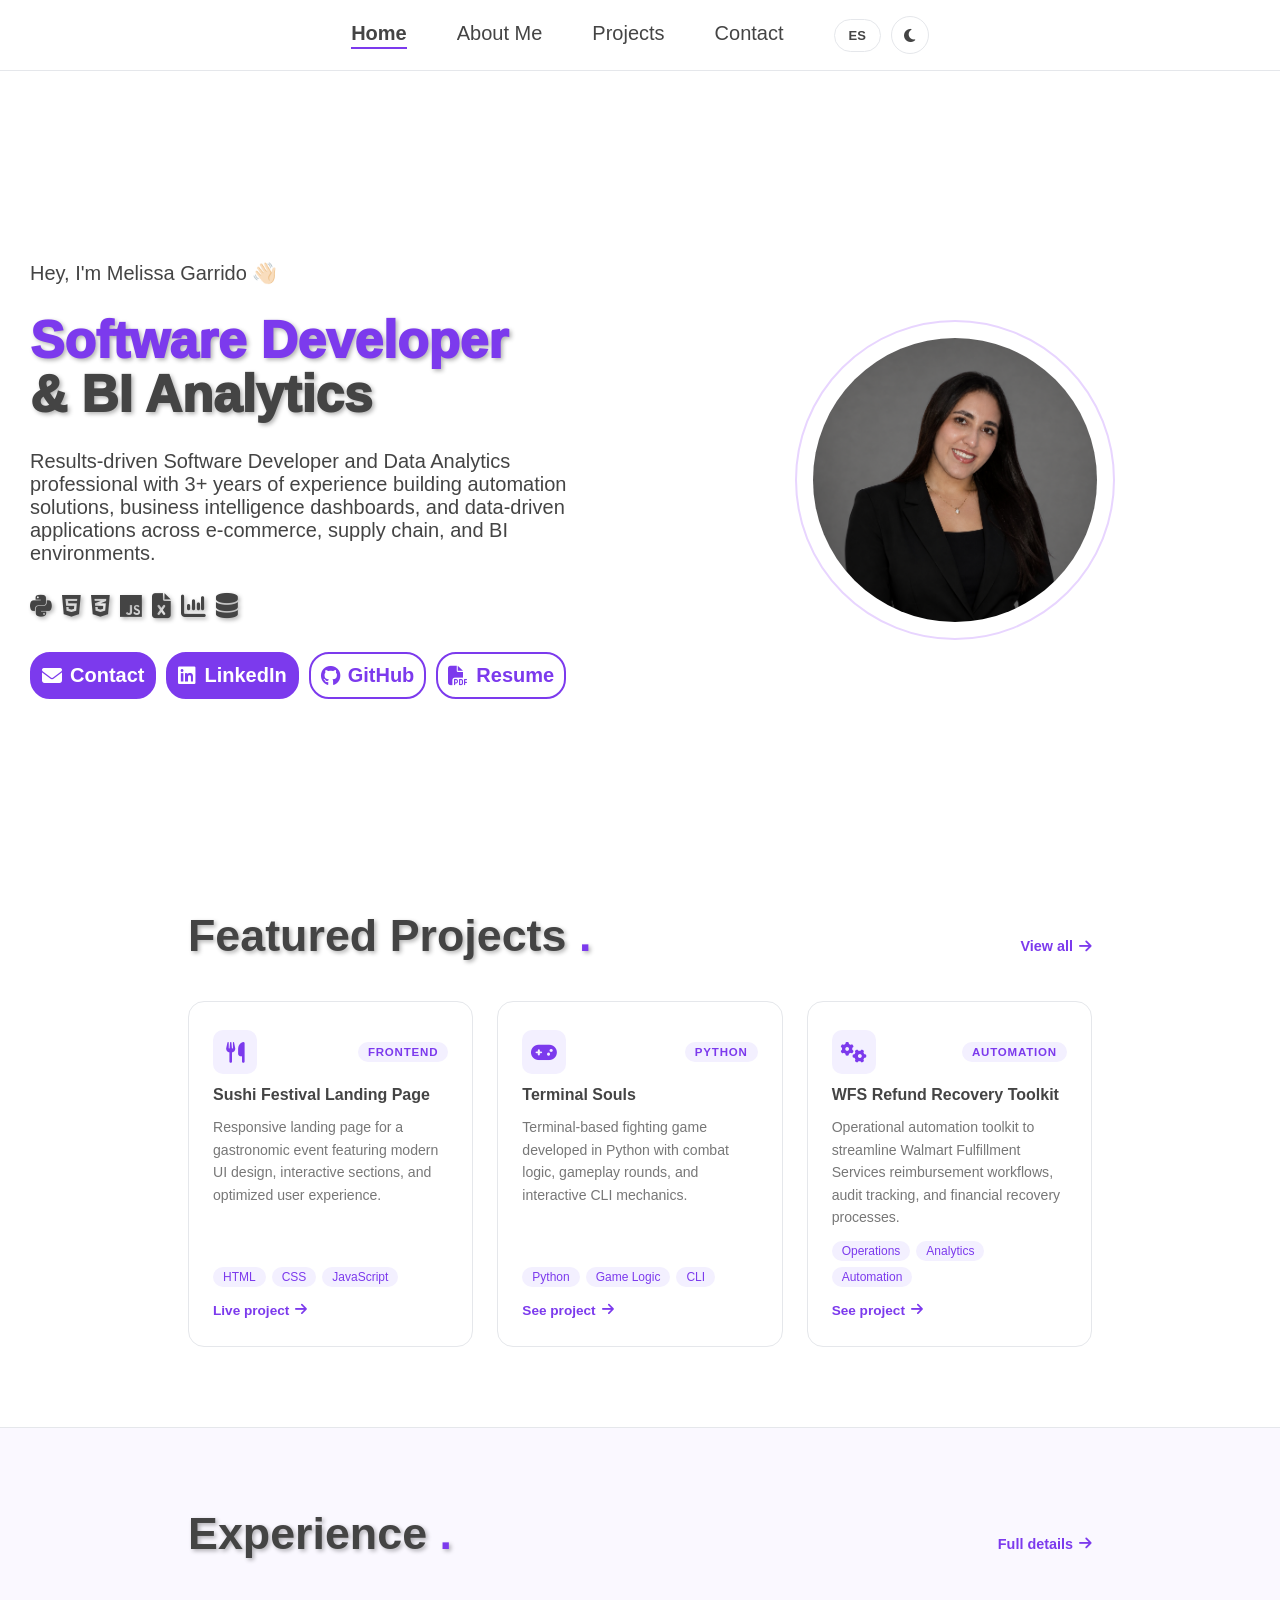
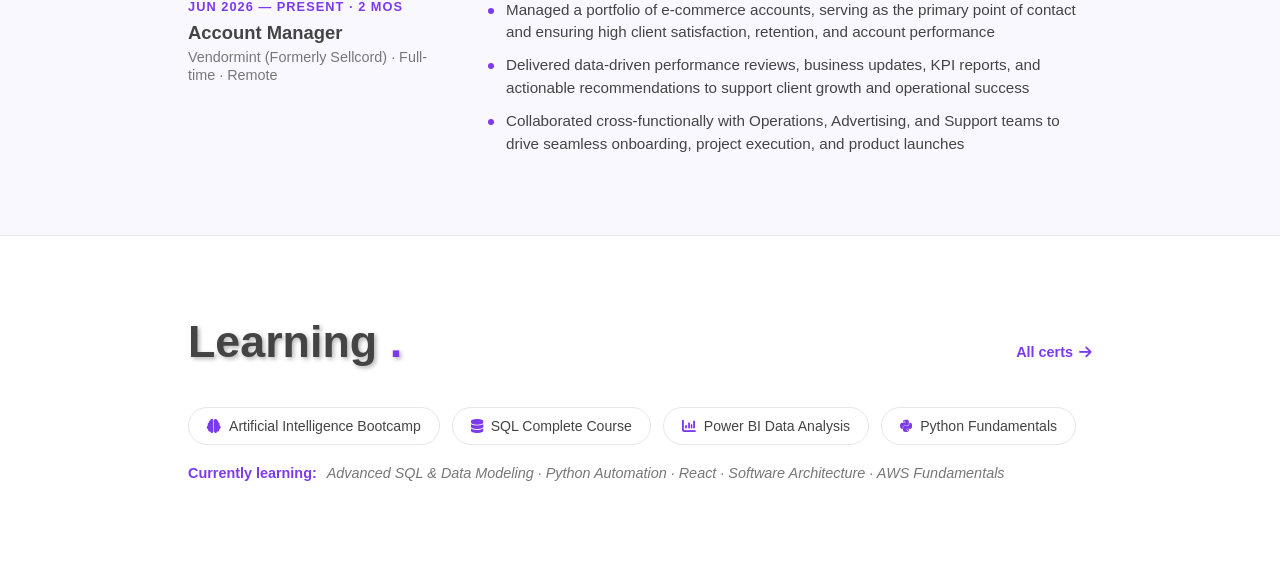
==== commit d4bbf10a: "fix experience and headers" ====
--- a/index.html
+++ b/index.html
@@ -5,17 +5,17 @@
     <meta name="viewport" content="width=device-width, initial-scale=1.0">
 
     <!-- Primary SEO -->
-    <title>Melissa Garrido — Software Developer &amp; Data Analytics</title>
-    <meta name="description" content="Software Developer and Business Intelligence professional with 3+ years of experience in Python, SQL, Power BI, and web development. Open to remote opportunities.">
-    <meta name="keywords" content="software developer, data analyst, business intelligence professional, Python developer, SQL, Power BI, JavaScript, web developer, data analytics, automation, remote">
+    <title>Melissa Garrido — Business Intelligence &amp; Data Analytics</title>
+    <meta name="description" content="Business Intelligence and data analytics professional with 3+ years of experience in Python, SQL, Power BI, and web development. Open to remote opportunities.">
+    <meta name="keywords" content="business intelligence, data analyst, business intelligence professional, Python developer, SQL, Power BI, JavaScript, web developer, data analytics, automation, remote">
     <meta name="author" content="Melissa Garrido">
     <meta name="robots" content="index, follow">
 
     <!-- Open Graph -->
     <meta property="og:type" content="website">
     <meta property="og:url" content="https://melissagarridos.github.io/">
-    <meta property="og:title" content="Melissa Garrido — Software Developer &amp; & Data Analytics">
-    <meta property="og:description" content="Software Developer and Business Intelligence professional with 3+ years of experience in Python, SQL, Power BI, and web development. Open to remote opportunities.">
+    <meta property="og:title" content="Melissa Garrido — Business Intelligence &amp; Data Analytics">
+    <meta property="og:description" content="Business intelligence and data analytics professional with 3+ years of experience in Python, SQL, Power BI, and web development. Open to remote opportunities.">
     <meta property="og:image" content="https://melissagarridos.github.io/Assets/profile.png">
 
     <!-- Canonical -->
@@ -170,7 +170,7 @@
                         <i class="fa-brands fa-github"></i>
                         GitHub
                     </a>
-                    <a href="Assets/Melissa_Garrido_CV.pdf" class="cta-btn outline" target="_blank">
+                    <a href="Assets/Melissa Garrido CV.pdf" class="cta-btn outline" target="_blank">
                         <i class="fa-solid fa-file-pdf"></i>
                         <span data-en="Resume" data-es="Hoja de Vida">Resume</span>
                     </a>
@@ -274,16 +274,16 @@
 
                 <div class="exp-snapshot">
                     <div class="exp-snap-role">
-                        <span class="exp-snap-year" data-en="Aug 2025 — Present · 11 mos" data-es="Ago 2025 — Actualidad · 11 meses">Aug 2025 — Present · 11 mos</span>
+                        <span class="exp-snap-year" data-en="Jun 2026 — Present · 2 mos" data-es="Jun 2026 — Actualidad · 2 meses">Jun 2026 — Present · 2 mos</span>
                         <div class="exp-snap-info">
-                            <h3 data-en="Case Manager" data-es="Case Manager">Case Manager</h3>
-                            <span class="exp-snap-company" data-en="Sellcord · Full-time · Remote" data-es="Sellcord · Tiempo Completo · Remoto">Sellcord · Full-time · Remote</span>
+                            <h3 data-en="Account Manager" data-es="Account Manager">Account Manager</h3>
+                            <span class="exp-snap-company" data-en="Vendormint (Formerly Sellcord) · Full-time · Remote" data-es="Vendormint (Formerly Sellcord) · Tiempo Completo · Remoto">Vendormint (Formerly Sellcord) · Full-time · Remote</span>
                         </div>
                     </div>
                     <ul class="exp-snap-bullets">
-                        <li data-en="Managed and analyzed performance across multiple Walmart Seller Center accounts" data-es="Gestioné y analicé el rendimiento de múltiples cuentas en Walmart Seller Center">Managed and analyzed performance across multiple Walmart Seller Center accounts</li>
-                        <li data-en="Contributed to recovering over $250K in reimbursements by optimizing dispute processes and improving tracking accuracy" data-es="Contribuí a recuperar más de $250K en reembolsos optimizando procesos de disputas y mejorando la precisión del seguimiento">Contributed to recovering over $250K in reimbursements by optimizing dispute processes and improving tracking accuracy</li>
-                        <li data-en="Streamlined workflows using Slack and Google Workspace, significantly reducing resolution times" data-es="Optimicé flujos de trabajo con Slack y Google Workspace, reduciendo significativamente los tiempos de resolución">Streamlined workflows using Slack and Google Workspace, significantly reducing resolution times</li>
+                        <li data-en="Managed a portfolio of e-commerce accounts, serving as the primary point of contact and ensuring high client satisfaction, retention, and account performance" data-es="Gestioné un portafolio de cuentas de comercio electrónico, actuando como punto principal de contacto y garantizando alta satisfacción del cliente, retención y rendimiento de las cuentas">Managed a portfolio of e-commerce accounts, serving as the primary point of contact and ensuring high client satisfaction, retention, and account performance</li>
+                        <li data-en="Delivered data-driven performance reviews, business updates, KPI reports, and actionable recommendations to support client growth and operational success" data-es="Entregué revisiones de desempeño basadas en datos, actualizaciones de negocio, reportes KPI y recomendaciones accionables para apoyar el crecimiento del cliente y el éxito operacional">Delivered data-driven performance reviews, business updates, KPI reports, and actionable recommendations to support client growth and operational success</li>
+                        <li data-en="Collaborated cross-functionally with Operations, Advertising, and Support teams to drive seamless onboarding, project execution, and product launches" data-es="Colaboré de forma transversal con equipos de Operaciones, Publicidad y Soporte para impulsar una incorporación fluida, ejecución de proyectos y lanzamientos de productos">Collaborated cross-functionally with Operations, Advertising, and Support teams to drive seamless onboarding, project execution, and product launches</li>
                     </ul>
                 </div>
 
@@ -455,8 +455,30 @@
                         <div class="timeline-marker"></div>
                         <div class="timeline-content">
                             <div class="timeline-meta">
-                                <span class="timeline-date" data-en="Aug 2025 — Present · 11 mos" data-es="Ago 2025 — Actualidad · 11 meses">Aug 2025 — Present · 11 mos</span>
-                                <span class="timeline-company" data-en="Sellcord · Full-time" data-es="Sellcord · Tiempo Completo">Sellcord · Full-time</span>
+                                <span class="timeline-date" data-en="Jun 2026 — Present · 2 mos" data-es="Jun 2026 — Actualidad · 2 meses">Jun 2026 — Present · 2 mos</span>
+                                <span class="timeline-company" data-en="Vendormint (Formerly Sellcord) · Full-time" data-es="Vendormint (Formerly Sellcord) · Tiempo Completo">Vendormint (Formerly Sellcord) · Full-time</span>
+                            </div>
+                            <h3 class="timeline-role" data-en="Account Manager" data-es="Account Manager">Account Manager</h3>
+                            <ul class="timeline-bullets">
+                                <li data-en="Managed a portfolio of e-commerce accounts, serving as the primary point of contact and ensuring high client satisfaction, retention, and account performance" data-es="Gestioné un portafolio de cuentas de comercio electrónico, actuando como punto principal de contacto y garantizando alta satisfacción del cliente, retención y rendimiento de las cuentas">Managed a portfolio of e-commerce accounts, serving as the primary point of contact and ensuring high client satisfaction, retention, and account performance</li>
+                                <li data-en="Delivered data-driven performance reviews, business updates, KPI reports, and actionable recommendations to support client growth and operational success" data-es="Entregué revisiones de desempeño basadas en datos, actualizaciones de negocio, reportes KPI y recomendaciones accionables para apoyar el crecimiento del cliente y el éxito operacional">Delivered data-driven performance reviews, business updates, KPI reports, and actionable recommendations to support client growth and operational success</li>
+                                <li data-en="Collaborated cross-functionally with Operations, Advertising, and Support teams to drive seamless onboarding, project execution, and product launches" data-es="Colaboré de forma transversal con equipos de Operaciones, Publicidad y Soporte para impulsar una incorporación fluida, ejecución de proyectos y lanzamientos de productos">Collaborated cross-functionally with Operations, Advertising, and Support teams to drive seamless onboarding, project execution, and product launches</li>
+                            </ul>
+                            <div class="timeline-tags">
+                                <span data-en="Client Success" data-es="Éxito del Cliente">Client Success</span>
+                                <span data-en="KPI Reporting" data-es="Reportes KPI">KPI Reporting</span>
+                                <span data-en="Account Management" data-es="Gestión de Cuentas">Account Management</span>
+                                <span data-en="Cross-functional Collaboration" data-es="Colaboración Multifuncional">Cross-functional Collaboration</span>
+                            </div>
+                        </div>
+                    </article>
+
+                    <article class="timeline-item">
+                        <div class="timeline-marker"></div>
+                        <div class="timeline-content">
+                            <div class="timeline-meta">
+                                <span class="timeline-date" data-en="Aug 2025 — Jun 2026 · 11 mos" data-es="Ago 2025 — Jun 2026 · 11 meses">Aug 2025 — Jun 2026 · 11 mos</span>
+                                <span class="timeline-company" data-en="Vendormint (Formerly Sellcord) · Full-time" data-es="Vendormint (Formerly Sellcord) · Tiempo Completo">Vendormint (Formerly Sellcord) · Full-time</span>
                             </div>
                             <h3 class="timeline-role" data-en="Case Manager" data-es="Case Manager">Case Manager</h3>
                             <ul class="timeline-bullets">
--- a/style.css
+++ b/style.css
@@ -2235,9 +2235,15 @@
   display: flex;
   align-items: center;
   justify-content: space-between;
+  gap: 10px;
   padding-top: 20px;
   border-top: 1px solid var(--border);
   margin-top: 20px;
+}
+
+.sidebar-footer .lang-btn,
+.sidebar-footer .theme-btn {
+  display: inline-flex;
 }
 
 .sidebar-footer .lang-btn {
@@ -2262,8 +2268,8 @@
   }
 
   /* keep lang-btn and theme-btn visible in header on mobile */
-  .lang-btn,
-  .theme-btn {
+  .header .lang-btn,
+  .header .theme-btn {
     display: none; /* moved into sidebar */
   }
 
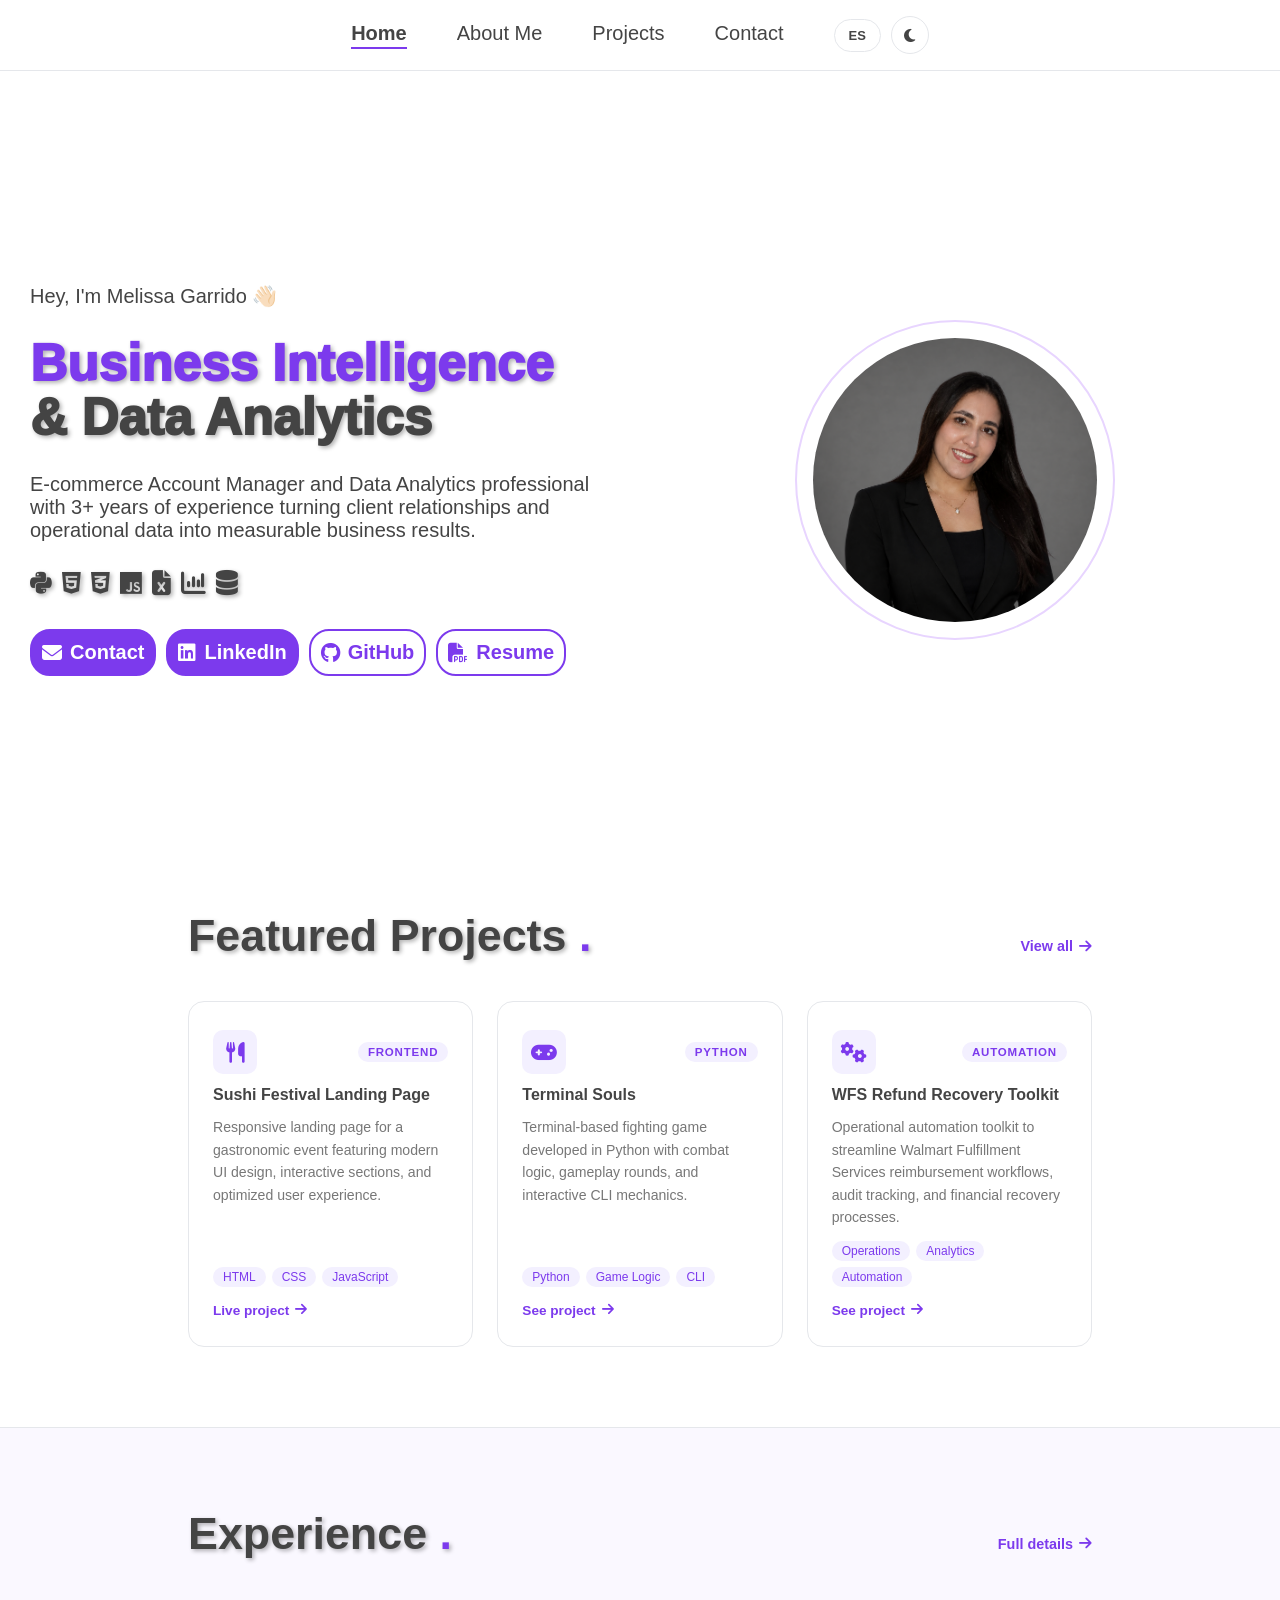
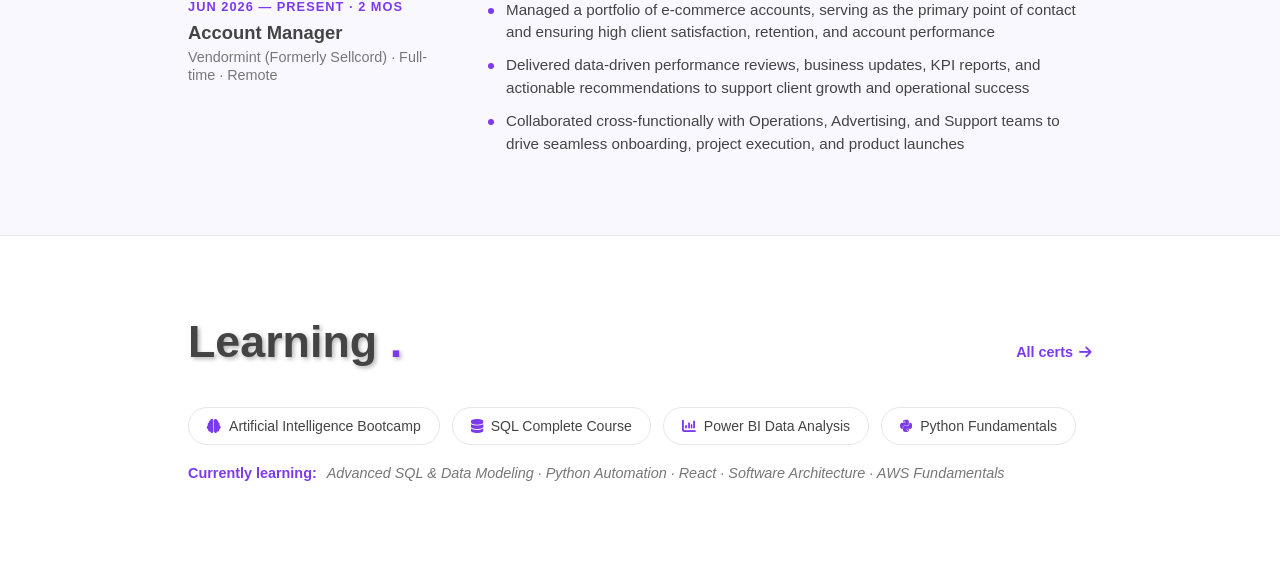
==== commit c8482a5c: "hgeader" ====
--- a/index.html
+++ b/index.html
@@ -123,27 +123,26 @@
                 <span class="main-title">
                     <span
                         class="highlight"
-                        data-en="Software Developer"
-                        data-es="Desarrolladora de Software"
+                        data-en="Business Intelligence"
+                        data-es="Inteligencia de Negocios"
                     >
-                        Software Developer
+                        Business Intelligence
                     </span>
                     <br>
                     <span
-                        data-en="&amp; BI Analytics"
+                        data-en="&amp; Data Analytics"
                         data-es="y Analítica de datos"
                     >
-                        &amp; BI Analytics
+                        &amp; Data Analytics
                     </span>
                 </span>
 
                 <span
                     class="presentation"
-                    data-en="Results-driven Software Developer and Data Analytics professional with 3+ years of experience building automation solutions, business intelligence dashboards, and data-driven applications across e-commerce, supply chain, and BI environments."
-                    data-es="Desarrolladora de Software y profesional de Analítica de Datos orientada a resultados con más de 3 años de experiencia construyendo soluciones de automatización, dashboards de inteligencia de negocios y aplicaciones basadas en datos."
+                    data-en="E-commerce Account Manager and Data Analytics professional with 3+ years of experience turning client relationships and operational data into measurable business results."
+                    data-es="Gerente de Cuentas de E-commerce y Profesional de Analítica de Datos con más de 3 años de experiencia transformando relaciones con clientes y datos operativos en resultados empresariales medibles."
                 >
-                    Results-driven Software Developer and Data Analytics professional with 3+ years of experience building automation solutions, business intelligence dashboards, and data-driven applications across e-commerce, supply chain, and BI environments.
-                </span>
+E-commerce Account Manager and Data Analytics professional with 3+ years of experience turning client relationships and operational data into measurable business results.                </span>
 
                 <!-- SKILLS -->
                 <div class="skill-box">
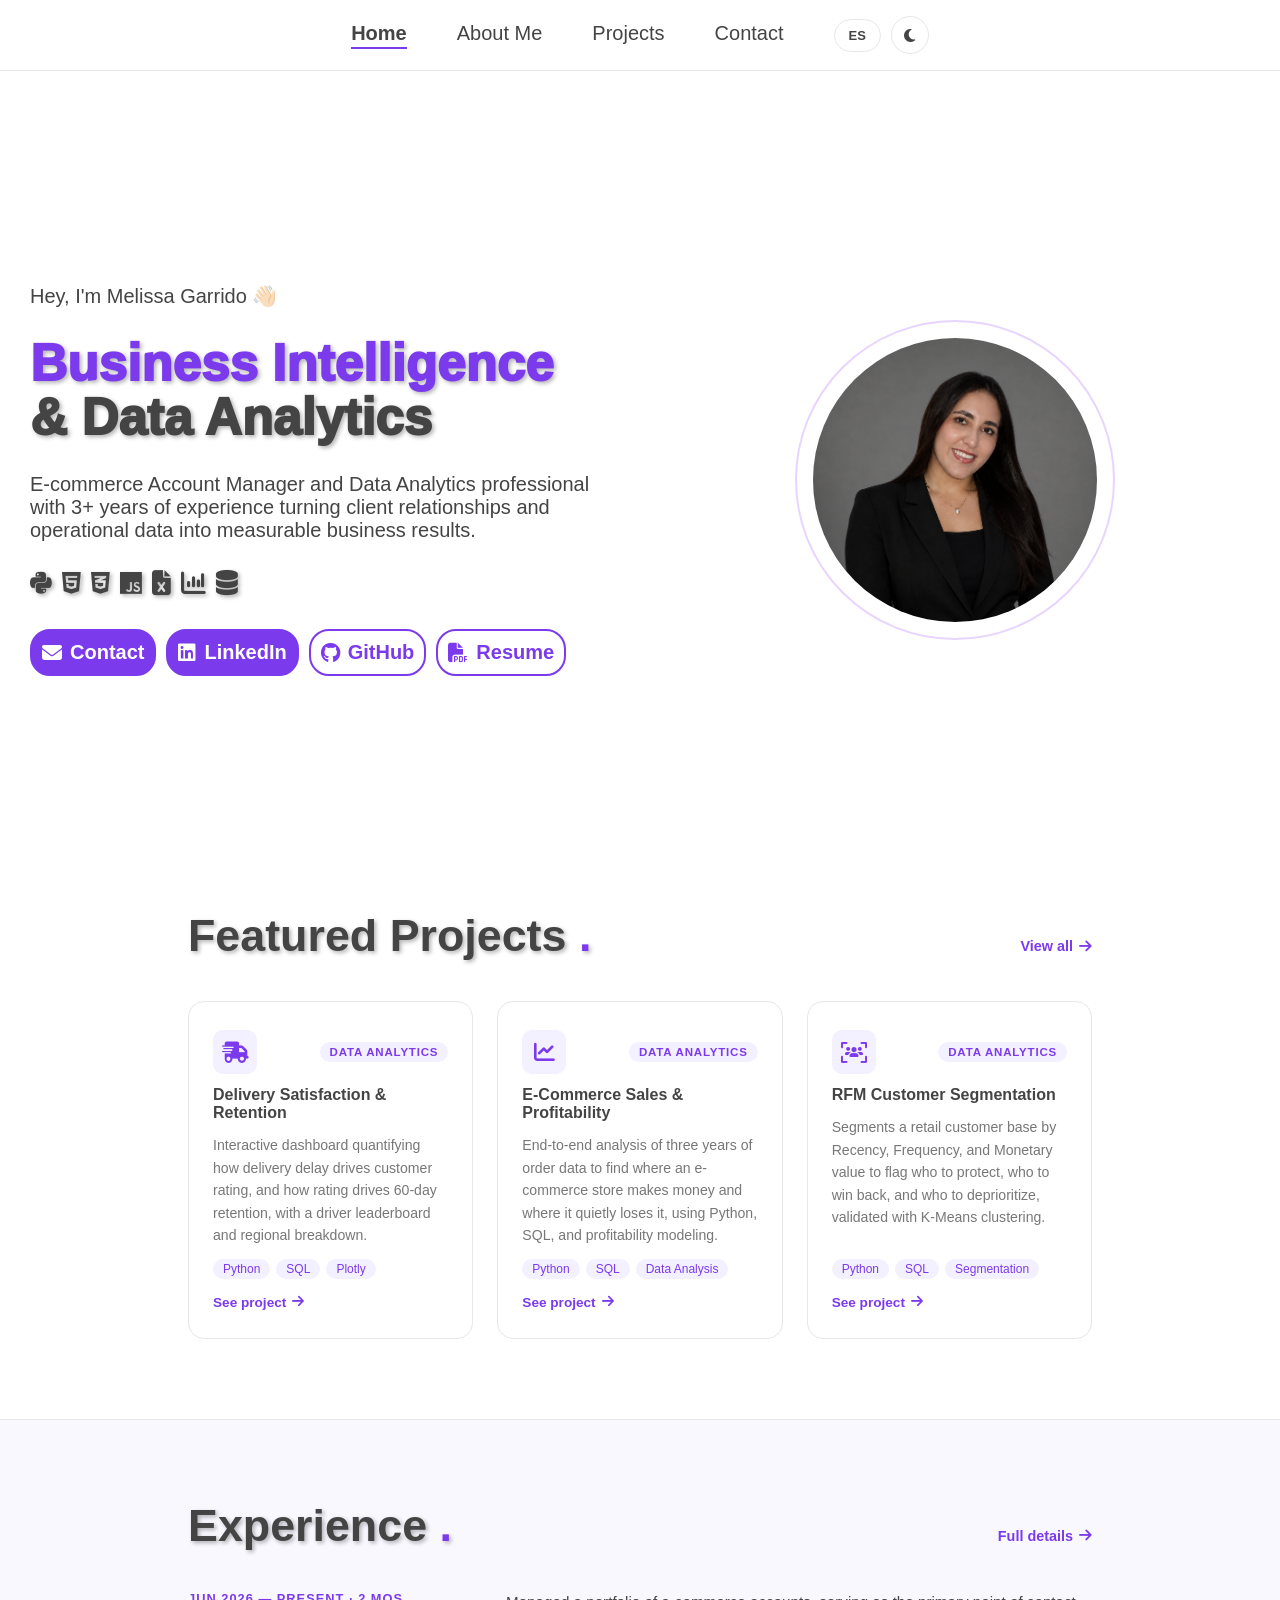
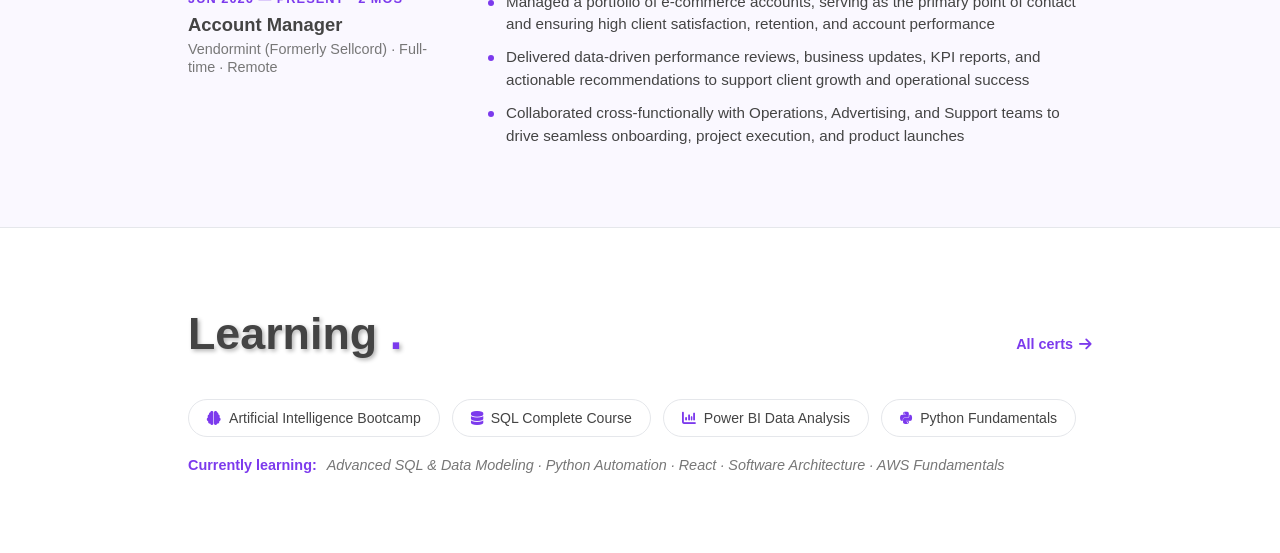
==== commit 4cd01af7: "Reposition as Data Analyst and add new data analytics projects Update remaining Software Developer r" ====
--- a/index.html
+++ b/index.html
@@ -30,7 +30,7 @@
       "@context": "https://schema.org",
       "@type": "Person",
       "name": "Melissa Garrido",
-      "jobTitle": "Software Developer & Business Intelligence professional",
+      "jobTitle": "Data Analyst & Business Intelligence Professional",
       "url": "https://melissagarridos.github.io/",
       "email": "melissagarridosierra@gmail.com",
       "sameAs": [
@@ -41,7 +41,7 @@
         "Python", "SQL", "JavaScript", "Power BI",
         "Business Intelligence", "Data Analytics",
         "Web Development", "Process Automation",
-        "HTML", "CSS", "Data professionaling"
+        "HTML", "CSS", "Data Storytelling"
       ]
     }
     </script>
@@ -179,7 +179,7 @@
 
             <!-- PHOTO -->
             <section class="photo">
-                <img src="Assets/profile.png" alt="Melissa Garrido — Software Developer & BI professional">
+                <img src="Assets/profile.png" alt="Melissa Garrido — Data Analyst & BI Professional">
             </section>
 
         </div>
@@ -201,52 +201,52 @@
 
                 <div class="home-projects-grid">
 
-                    <!-- SUSHI -->
+                    <!-- DELIVERY SATISFACTION & RETENTION -->
                     <article class="home-project-card">
                         <div class="hpc-top">
-                            <div class="hpc-icon"><i class="fa-solid fa-utensils"></i></div>
-                            <span class="hpc-badge" data-en="Frontend" data-es="Frontend">Frontend</span>
-                        </div>
-                        <h3 class="hpc-title" data-en="Sushi Festival Landing Page" data-es="Landing Page Festival Sushi">Sushi Festival Landing Page</h3>
-                        <p class="hpc-desc" data-en="Responsive landing page for a gastronomic event featuring modern UI design, interactive sections, and optimized user experience." data-es="Landing page responsiva para un evento gastronómico con diseño UI moderno, secciones interactivas y experiencia de usuario optimizada.">
-                            Responsive landing page for a gastronomic event featuring modern UI design, interactive sections, and optimized user experience.
+                            <div class="hpc-icon"><i class="fa-solid fa-truck-fast"></i></div>
+                            <span class="hpc-badge" data-en="Data Analytics" data-es="Analítica de Datos">Data Analytics</span>
+                        </div>
+                        <h3 class="hpc-title" data-en="Delivery Satisfaction &amp; Retention" data-es="Satisfacción y Retención de Entregas">Delivery Satisfaction &amp; Retention</h3>
+                        <p class="hpc-desc" data-en="Interactive dashboard quantifying how delivery delay drives customer rating, and how rating drives 60-day retention, with a driver leaderboard and regional breakdown." data-es="Dashboard interactivo que cuantifica cómo el retraso en la entrega afecta la calificación del cliente, y cómo la calificación impacta la retención a 60 días, con ranking de conductores y desglose regional.">
+                            Interactive dashboard quantifying how delivery delay drives customer rating, and how rating drives 60-day retention, with a driver leaderboard and regional breakdown.
                         </p>
-                        <div class="hpc-tags"><span>HTML</span><span>CSS</span><span>JavaScript</span></div>
-                        <a href="https://festival-gastronomico-baq.netlify.app/" class="hpc-link" target="_blank">
-                            <span data-en="Live project" data-es="Proyecto en vivo">Live project</span>
-                            <i class="fa-solid fa-arrow-right"></i>
-                        </a>
-                    </article>
-
-                    <!-- TERMINAL SOULS -->
-                    <article class="home-project-card">
-                        <div class="hpc-top">
-                            <div class="hpc-icon"><i class="fa-solid fa-gamepad"></i></div>
-                            <span class="hpc-badge" data-en="Python" data-es="Python">Python</span>
-                        </div>
-                        <h3 class="hpc-title" data-en="Terminal Souls" data-es="Terminal Souls">Terminal Souls</h3>
-                        <p class="hpc-desc" data-en="Terminal-based fighting game developed in Python with combat logic, gameplay rounds, and interactive CLI mechanics." data-es="Juego de peleas en terminal desarrollado en Python con lógica de combate, rondas de juego y mecánicas interactivas CLI.">
-                            Terminal-based fighting game developed in Python with combat logic, gameplay rounds, and interactive CLI mechanics.
-                        </p>
-                        <div class="hpc-tags"><span>Python</span><span>Game Logic</span><span>CLI</span></div>
-                        <a href="https://github.com/melissagarridos/Terminal-Souls" class="hpc-link" target="_blank">
+                        <div class="hpc-tags"><span>Python</span><span>SQL</span><span>Plotly</span></div>
+                        <a href="https://github.com/melissagarridos/delivery-satisfaction-retention" class="hpc-link" target="_blank">
                             <span data-en="See project" data-es="Ver proyecto">See project</span>
                             <i class="fa-solid fa-arrow-right"></i>
                         </a>
                     </article>
 
-                    <!-- WFS TOOLKIT -->
+                    <!-- ECOMMERCE SALES & PROFITABILITY -->
                     <article class="home-project-card">
                         <div class="hpc-top">
-                            <div class="hpc-icon"><i class="fa-solid fa-gears"></i></div>
-                            <span class="hpc-badge" data-en="Automation" data-es="Automatización">Automation</span>
-                        </div>
-                        <h3 class="hpc-title" data-en="WFS Refund Recovery Toolkit" data-es="WFS Refund Recovery Toolkit">WFS Refund Recovery Toolkit</h3>
-                        <p class="hpc-desc" data-en="Operational automation toolkit to streamline Walmart Fulfillment Services reimbursement workflows, audit tracking, and financial recovery processes." data-es="Herramienta de automatización para optimizar los flujos de reembolsos de Walmart, seguimiento de auditorías y recuperación financiera.">
-                            Operational automation toolkit to streamline Walmart Fulfillment Services reimbursement workflows, audit tracking, and financial recovery processes.
+                            <div class="hpc-icon"><i class="fa-solid fa-chart-line"></i></div>
+                            <span class="hpc-badge" data-en="Data Analytics" data-es="Analítica de Datos">Data Analytics</span>
+                        </div>
+                        <h3 class="hpc-title" data-en="E-Commerce Sales &amp; Profitability" data-es="Ventas y Rentabilidad E-Commerce">E-Commerce Sales &amp; Profitability</h3>
+                        <p class="hpc-desc" data-en="End-to-end analysis of three years of order data to find where an e-commerce store makes money and where it quietly loses it, using Python, SQL, and profitability modeling." data-es="Análisis integral de tres años de datos de pedidos para identificar dónde una tienda e-commerce genera y dónde pierde rentabilidad, usando Python, SQL y modelado de rentabilidad.">
+                            End-to-end analysis of three years of order data to find where an e-commerce store makes money and where it quietly loses it, using Python, SQL, and profitability modeling.
                         </p>
-                        <div class="hpc-tags"><span>Operations</span><span>Analytics</span><span>Automation</span></div>
-                        <a href="#projects" class="hpc-link">
+                        <div class="hpc-tags"><span>Python</span><span>SQL</span><span>Data Analysis</span></div>
+                        <a href="https://github.com/melissagarridos/ecommerce-sales-profitability" class="hpc-link" target="_blank">
+                            <span data-en="See project" data-es="Ver proyecto">See project</span>
+                            <i class="fa-solid fa-arrow-right"></i>
+                        </a>
+                    </article>
+
+                    <!-- RFM CUSTOMER SEGMENTATION -->
+                    <article class="home-project-card">
+                        <div class="hpc-top">
+                            <div class="hpc-icon"><i class="fa-solid fa-users-viewfinder"></i></div>
+                            <span class="hpc-badge" data-en="Data Analytics" data-es="Analítica de Datos">Data Analytics</span>
+                        </div>
+                        <h3 class="hpc-title" data-en="RFM Customer Segmentation" data-es="Segmentación de Clientes RFM">RFM Customer Segmentation</h3>
+                        <p class="hpc-desc" data-en="Segments a retail customer base by Recency, Frequency, and Monetary value to flag who to protect, who to win back, and who to deprioritize, validated with K-Means clustering." data-es="Segmenta una base de clientes retail por Recencia, Frecuencia y Valor Monetario para identificar a quién proteger, recuperar o desatender, validado con clustering K-Means.">
+                            Segments a retail customer base by Recency, Frequency, and Monetary value to flag who to protect, who to win back, and who to deprioritize, validated with K-Means clustering.
+                        </p>
+                        <div class="hpc-tags"><span>Python</span><span>SQL</span><span>Segmentation</span></div>
+                        <a href="https://github.com/melissagarridos/rfm-customer-segmentation" class="hpc-link" target="_blank">
                             <span data-en="See project" data-es="Ver proyecto">See project</span>
                             <i class="fa-solid fa-arrow-right"></i>
                         </a>
@@ -349,11 +349,11 @@
             <section class="about-bio-grid">
 
                 <div class="about-bio-text">
-                    <p data-en="I'm a Software Developer and technical analyst focused on automation professionaling, business intelligence, and full-stack development." data-es="Soy una Desarrolladora de Software y analista técnica enfocada en ingeniería de automatización, inteligencia de negocios y desarrollo full-stack.">
-                        I'm a Software Developer and technical analyst focused on automation professionaling, business intelligence, and full-stack development.
+                    <p data-en="I'm a Data Analyst and Business Intelligence professional focused on turning operational and business data into clear, actionable insight." data-es="Soy una Analista de Datos y profesional de Inteligencia de Negocios enfocada en convertir datos operativos y de negocio en información clara y accionable.">
+                        I'm a Data Analyst and Business Intelligence professional focused on turning operational and business data into clear, actionable insight.
                     </p>
-                    <p data-en="My background combines operational problem-solving with technical tools such as Python, Power BI, JavaScript, SQL, Excel, HTML, and CSS. I build data-driven applications and automation solutions that improve workflows, reduce manual effort, and turn raw data into actionable insights." data-es="Mi experiencia combina resolución de problemas operativos con herramientas técnicas como Python, Power BI, JavaScript, SQL, Excel, HTML y CSS. Construyo aplicaciones basadas en datos y soluciones de automatización que mejoran flujos de trabajo y convierten datos en información útil.">
-                        My background combines operational problem-solving with technical tools such as Python, Power BI, JavaScript, SQL, Excel, HTML, and CSS. I build data-driven applications and automation solutions that improve workflows, reduce manual effort, and turn raw data into actionable insights.
+                    <p data-en="My background combines hands-on business operations with technical tools such as SQL, Python, Power BI, and Excel. I build dashboards, analysis pipelines, and reports that uncover trends, quantify performance, and support better business decisions." data-es="Mi experiencia combina operaciones de negocio con herramientas técnicas como SQL, Python, Power BI y Excel. Construyo dashboards, pipelines de análisis y reportes que revelan tendencias, cuantifican el rendimiento y apoyan mejores decisiones de negocio.">
+                        My background combines hands-on business operations with technical tools such as SQL, Python, Power BI, and Excel. I build dashboards, analysis pipelines, and reports that uncover trends, quantify performance, and support better business decisions.
                     </p>
                 </div>
 
@@ -457,14 +457,15 @@
                                 <span class="timeline-date" data-en="Jun 2026 — Present · 2 mos" data-es="Jun 2026 — Actualidad · 2 meses">Jun 2026 — Present · 2 mos</span>
                                 <span class="timeline-company" data-en="Vendormint (Formerly Sellcord) · Full-time" data-es="Vendormint (Formerly Sellcord) · Tiempo Completo">Vendormint (Formerly Sellcord) · Full-time</span>
                             </div>
-                            <h3 class="timeline-role" data-en="Account Manager" data-es="Account Manager">Account Manager</h3>
+                            <h3 class="timeline-role" data-en="Account Manager – E-commerce Operations" data-es="Account Manager – Operaciones E-commerce">Account Manager – E-commerce Operations</h3>
                             <ul class="timeline-bullets">
-                                <li data-en="Managed a portfolio of e-commerce accounts, serving as the primary point of contact and ensuring high client satisfaction, retention, and account performance" data-es="Gestioné un portafolio de cuentas de comercio electrónico, actuando como punto principal de contacto y garantizando alta satisfacción del cliente, retención y rendimiento de las cuentas">Managed a portfolio of e-commerce accounts, serving as the primary point of contact and ensuring high client satisfaction, retention, and account performance</li>
-                                <li data-en="Delivered data-driven performance reviews, business updates, KPI reports, and actionable recommendations to support client growth and operational success" data-es="Entregué revisiones de desempeño basadas en datos, actualizaciones de negocio, reportes KPI y recomendaciones accionables para apoyar el crecimiento del cliente y el éxito operacional">Delivered data-driven performance reviews, business updates, KPI reports, and actionable recommendations to support client growth and operational success</li>
-                                <li data-en="Collaborated cross-functionally with Operations, Advertising, and Support teams to drive seamless onboarding, project execution, and product launches" data-es="Colaboré de forma transversal con equipos de Operaciones, Publicidad y Soporte para impulsar una incorporación fluida, ejecución de proyectos y lanzamientos de productos">Collaborated cross-functionally with Operations, Advertising, and Support teams to drive seamless onboarding, project execution, and product launches</li>
+                                <li data-en="Manage a portfolio of e-commerce accounts as primary point of contact, coordinating cross-functional execution across Operations, Advertising, and Support teams to ensure seamless onboarding, product launches, and account performance" data-es="Gestiono un portafolio de cuentas de e-commerce como punto de contacto principal, coordinando la ejecución cross-funcional entre equipos de Operaciones, Publicidad y Soporte para garantizar un onboarding fluido, lanzamientos de productos y rendimiento óptimo">Manage a portfolio of e-commerce accounts as primary point of contact, coordinating cross-functional execution across Operations, Advertising, and Support teams to ensure seamless onboarding, product launches, and account performance</li>
+                                <li data-en="Coordinate project timelines, deliverables, and team responsibilities to keep accounts on schedule and aligned with client goals" data-es="Coordino cronogramas de proyectos, entregables y responsabilidades del equipo para mantener las cuentas al día y alineadas con los objetivos del cliente">Coordinate project timelines, deliverables, and team responsibilities to keep accounts on schedule and aligned with client goals</li>
+                                <li data-en="Deliver data-driven performance reviews, KPI reports, and actionable recommendations to support client growth and retention" data-es="Entrego reportes de desempeño basados en datos, KPIs y recomendaciones accionables para apoyar el crecimiento y la retención de clientes">Deliver data-driven performance reviews, KPI reports, and actionable recommendations to support client growth and retention</li>
+                                <li data-en="Build and maintain strong client relationships through proactive communication, issue escalation, and stakeholder management" data-es="Construyo y mantengo relaciones sólidas con los clientes mediante comunicación proactiva, gestión de escalaciones y atención al cliente">Build and maintain strong client relationships through proactive communication, issue escalation, and stakeholder management</li>
                             </ul>
                             <div class="timeline-tags">
-                                <span data-en="Client Success" data-es="Éxito del Cliente">Client Success</span>
+                                <span data-en="Process Coordination" data-es="Coordinación de Procesos">Process Coordination</span>
                                 <span data-en="KPI Reporting" data-es="Reportes KPI">KPI Reporting</span>
                                 <span data-en="Account Management" data-es="Gestión de Cuentas">Account Management</span>
                                 <span data-en="Cross-functional Collaboration" data-es="Colaboración Multifuncional">Cross-functional Collaboration</span>
@@ -479,17 +480,18 @@
                                 <span class="timeline-date" data-en="Aug 2025 — Jun 2026 · 11 mos" data-es="Ago 2025 — Jun 2026 · 11 meses">Aug 2025 — Jun 2026 · 11 mos</span>
                                 <span class="timeline-company" data-en="Vendormint (Formerly Sellcord) · Full-time" data-es="Vendormint (Formerly Sellcord) · Tiempo Completo">Vendormint (Formerly Sellcord) · Full-time</span>
                             </div>
-                            <h3 class="timeline-role" data-en="Case Manager" data-es="Case Manager">Case Manager</h3>
+                            <h3 class="timeline-role" data-en="Case Manager – Project &amp; Client Coordination" data-es="Case Manager – Coordinación de Proyectos y Clientes">Case Manager – Project &amp; Client Coordination</h3>
                             <ul class="timeline-bullets">
-                                <li data-en="Managed and analyzed performance across multiple Walmart Seller Center accounts" data-es="Gestioné y analicé el rendimiento de múltiples cuentas en Walmart Seller Center">Managed and analyzed performance across multiple Walmart Seller Center accounts</li>
-                                <li data-en="Contributed to recovering over $250K in reimbursements by optimizing dispute processes and improving tracking accuracy" data-es="Contribuí a recuperar más de $250K en reembolsos optimizando procesos de disputas y mejorando la precisión del seguimiento">Contributed to recovering over $250K in reimbursements by optimizing dispute processes and improving tracking accuracy</li>
-                                <li data-en="Streamlined workflows using Slack and Google Workspace, significantly reducing resolution times" data-es="Optimicé flujos de trabajo con Slack y Google Workspace, reduciendo significativamente los tiempos de resolución">Streamlined workflows using Slack and Google Workspace, significantly reducing resolution times</li>
+                                <li data-en="Coordinated end-to-end case management across multiple Walmart Seller Center accounts, tracking progress, scheduling client meetings, and ensuring timely resolution of open items" data-es="Coordiné la gestión de casos de extremo a extremo en múltiples cuentas de Walmart Seller Center, rastreando el progreso, agendando reuniones y asegurando la resolución oportuna de los ítems abiertos">Coordinated end-to-end case management across multiple Walmart Seller Center accounts, tracking progress, scheduling client meetings, and ensuring timely resolution of open items</li>
+                                <li data-en="Optimized dispute and reimbursement workflows, contributing to the recovery of over $250K through improved tracking accuracy and process coordination" data-es="Optimicé los flujos de trabajo de disputas y reembolsos, contribuyendo a la recuperación de más de $250K mediante una mayor precisión en el seguimiento y la coordinación de procesos">Optimized dispute and reimbursement workflows, contributing to the recovery of over $250K through improved tracking accuracy and process coordination</li>
+                                <li data-en="Streamlined operational workflows using Slack, Google Workspace, and Monitask, significantly reducing resolution times" data-es="Optimicé flujos de trabajo operativos mediante Slack, Google Workspace y Monitask, reduciendo significativamente los tiempos de resolución">Streamlined operational workflows using Slack, Google Workspace, and Monitask, significantly reducing resolution times</li>
+                                <li data-en="Maintained accurate case documentation and status records across all assigned accounts" data-es="Mantuve documentación precisa de casos y registros de estado en todas las cuentas asignadas">Maintained accurate case documentation and status records across all assigned accounts</li>
                             </ul>
                             <div class="timeline-tags">
-                                <span data-en="Operations" data-es="Operaciones">Operations</span>
-                                <span>KPI Tracking</span>
+                                <span data-en="Project Coordination" data-es="Coordinación de Proyectos">Project Coordination</span>
                                 <span data-en="Dispute Resolution" data-es="Resolución de Disputas">Dispute Resolution</span>
                                 <span data-en="Workflow Optimization" data-es="Optimización de Flujos">Workflow Optimization</span>
+                                <span data-en="Client Communication" data-es="Comunicación con Clientes">Client Communication</span>
                             </div>
                         </div>
                     </article>
@@ -501,16 +503,15 @@
                                 <span class="timeline-date" data-en="May 2025 — Aug 2025 · 4 mos" data-es="May 2025 — Ago 2025 · 4 meses">May 2025 — Aug 2025 · 4 mos</span>
                                 <span class="timeline-company">Tecnoglass Inc · Full-time · Barranquilla</span>
                             </div>
-                            <h3 class="timeline-role" data-en="International Purchasing Specialist" data-es="Especialista en Compras Internacionales">International Purchasing Specialist</h3>
+                            <h3 class="timeline-role" data-en="International Purchasing &amp; Operations Coordinator" data-es="Coordinadora de Compras y Operaciones Internacionales">International Purchasing &amp; Operations Coordinator</h3>
                             <ul class="timeline-bullets">
-                                <li data-en="Managed international procurement operations across suppliers in the United States, China, and Europe" data-es="Gestioné operaciones de compras internacionales con proveedores en Estados Unidos, China y Europa">Managed international procurement operations across suppliers in the United States, China, and Europe</li>
-                                <li data-en="Analyzed purchasing and inventory data in Excel to support cost optimization and demand forecasting" data-es="Analicé datos de compras e inventario en Excel para apoyar la optimización de costos y la previsión de demanda">Analyzed purchasing and inventory data in Excel to support cost optimization and demand forecasting</li>
-                                <li data-en="Monitored supplier performance and inventory levels to minimize operational delays and stockouts" data-es="Monitoreé el rendimiento de proveedores y los niveles de inventario para minimizar retrasos y quiebres de stock">Monitored supplier performance and inventory levels to minimize operational delays and stockouts</li>
-                                <li data-en="Collaborated with cross-functional teams to enhance purchasing workflows and reporting visibility" data-es="Colaboré con equipos multifuncionales para mejorar los flujos de compras y la visibilidad de reportes">Collaborated with cross-functional teams to enhance purchasing workflows and reporting visibility</li>
+                                <li data-en="Coordinated international procurement operations with suppliers across the United States, China, and Europe, managing timelines, communication, and delivery follow-up" data-es="Coordiné operaciones de aprovisionamiento internacional con proveedores en EE.UU., China y Europa, gestionando cronogramas, comunicación y seguimiento de entregas">Coordinated international procurement operations with suppliers across the United States, China, and Europe, managing timelines, communication, and delivery follow-up</li>
+                                <li data-en="Analyzed purchasing and inventory data in Excel to support cost optimization, demand forecasting, and operational planning" data-es="Analicé datos de compras e inventarios en Excel para apoyar la optimización de costos, la planificación de la demanda y la toma de decisiones operativas">Analyzed purchasing and inventory data in Excel to support cost optimization, demand forecasting, and operational planning</li>
+                                <li data-en="Monitored supplier performance and inventory levels to prevent stockouts and minimize delays" data-es="Monitoré el desempeño de proveedores y los niveles de inventario para prevenir desabastecimientos y minimizar retrasos">Monitored supplier performance and inventory levels to prevent stockouts and minimize delays</li>
                             </ul>
                             <div class="timeline-tags">
                                 <span>Excel</span>
-                                <span data-en="Procurement" data-es="Compras">Procurement</span>
+                                <span data-en="Operations Coordination" data-es="Coordinación de Operaciones">Operations Coordination</span>
                                 <span data-en="Demand Forecasting" data-es="Pronóstico de Demanda">Demand Forecasting</span>
                                 <span data-en="Supply Chain" data-es="Cadena de Suministro">Supply Chain</span>
                             </div>
@@ -521,19 +522,20 @@
                         <div class="timeline-marker"></div>
                         <div class="timeline-content">
                             <div class="timeline-meta">
-                                <span class="timeline-date" data-en="Jan 2024 — Jan 2025 · 1 yr 1 mo" data-es="Ene 2024 — Ene 2025 · 1 año 1 mes">Jan 2024 — Jan 2025 · 1 yr 1 mo</span>
+                                <span class="timeline-date" data-en="Jan 2024 — May 2025 · 1 yr 5 mos" data-es="Ene 2024 — May 2025 · 1 año 5 meses">Jan 2024 — May 2025 · 1 yr 5 mos</span>
                                 <span class="timeline-company" data-en="VYVOA Consulting LLC · Freelance" data-es="VYVOA Consulting LLC · Freelance">VYVOA Consulting LLC · Freelance</span>
                             </div>
-                            <h3 class="timeline-role" data-en="Database Specialist" data-es="Especialista en Bases de Datos">Database Specialist</h3>
+                            <h3 class="timeline-role" data-en="Data &amp; Operations Coordinator" data-es="Coordinadora de Datos y Operaciones">Data &amp; Operations Coordinator</h3>
                             <ul class="timeline-bullets">
-                                <li data-en="Cleaned, validated, and structured large datasets to ensure high data integrity for reporting and analytics" data-es="Limpié, validé y estructuré grandes conjuntos de datos para garantizar alta integridad en reportes y analítica">Cleaned, validated, and structured large datasets to ensure high data integrity for reporting and analytics</li>
-                                <li data-en="Maintained and updated databases, improving consistency and reducing data errors across systems" data-es="Mantuve y actualicé bases de datos, mejorando la consistencia y reduciendo errores de datos en los sistemas">Maintained and updated databases, improving consistency and reducing data errors across systems</li>
+                                <li data-en="Led data cleanup and restructuring of a client database, identifying and resolving integrity issues to ensure accurate reporting and reliable analytics" data-es="Lideré la limpieza y reestructuración de la base de datos de un cliente, identificando y resolviendo problemas de integridad para garantizar reportes precisos y analítica confiable">Led data cleanup and restructuring of a client database, identifying and resolving integrity issues to ensure accurate reporting and reliable analytics</li>
+                                <li data-en="Coordinated data validation workflows and maintained updated records across systems, improving consistency and reducing errors" data-es="Coordiné flujos de trabajo de validación de datos y mantuve registros actualizados entre sistemas, mejorando la consistencia y reduciendo errores">Coordinated data validation workflows and maintained updated records across systems, improving consistency and reducing errors</li>
+                                <li data-en="Supported operational reporting needs by maintaining structured datasets aligned to client business requirements" data-es="Apoyé las necesidades de reportería operativa manteniendo conjuntos de datos estructurados alineados con los requisitos del negocio del cliente">Supported operational reporting needs by maintaining structured datasets aligned to client business requirements</li>
                             </ul>
                             <div class="timeline-tags">
                                 <span>SQL</span>
-                                <span data-en="Data Cleaning" data-es="Limpieza de Datos">Data Cleaning</span>
-                                <span data-en="Data Integrity" data-es="Integridad de Datos">Data Integrity</span>
-                                <span data-en="Database Management" data-es="Gestión de BD">Database Management</span>
+                                <span data-en="Data Coordination" data-es="Coordinación de Datos">Data Coordination</span>
+                                <span data-en="Process Optimization" data-es="Optimización de Procesos">Process Optimization</span>
+                                <span data-en="Operational Reporting" data-es="Reportería Operativa">Operational Reporting</span>
                             </div>
                         </div>
                     </article>
@@ -545,17 +547,17 @@
                                 <span class="timeline-date" data-en="Apr 2023 — Jan 2024 · 10 mos" data-es="Abr 2023 — Ene 2024 · 10 meses">Apr 2023 — Jan 2024 · 10 mos</span>
                                 <span class="timeline-company">Lean Solutions Group · Full-time · Barranquilla</span>
                             </div>
-                            <h3 class="timeline-role" data-en="Data Analyst Internship" data-es="Pasantía de Analista de Datos">Data Analyst Internship</h3>
+                            <h3 class="timeline-role" data-en="Data Analysis &amp; Process Improvement Intern" data-es="Pasante de Análisis de Datos y Mejora de Procesos">Data Analysis &amp; Process Improvement Intern</h3>
                             <ul class="timeline-bullets">
-                                <li data-en="Analyzed datasets to uncover trends and generate actionable business insights for operational enhancement" data-es="Analicé conjuntos de datos para descubrir tendencias y generar insights empresariales accionables">Analyzed datasets to uncover trends and generate actionable business insights for operational enhancement</li>
-                                <li data-en="Developed interactive Power BI dashboards to effectively track KPIs and improve performance visibility" data-es="Desarrollé dashboards interactivos en Power BI para rastrear KPIs y mejorar la visibilidad del rendimiento">Developed interactive Power BI dashboards to effectively track KPIs and improve performance visibility</li>
-                                <li data-en="Collaborated with stakeholders to convert business requirements into data-driven BI solutions" data-es="Colaboré con stakeholders para convertir requisitos de negocio en soluciones de BI basadas en datos">Collaborated with stakeholders to convert business requirements into data-driven BI solutions</li>
+                                <li data-en="Collaborated with stakeholders to capture business requirements, coordinate deliverables, and implement Power BI dashboard solutions that improved KPI visibility" data-es="Colaboré con partes interesadas para capturar requisitos de negocio, coordinar entregables e implementar soluciones de Power BI que mejoraron la visibilidad de KPIs">Collaborated with stakeholders to capture business requirements, coordinate deliverables, and implement Power BI dashboard solutions that improved KPI visibility</li>
+                                <li data-en="Analyzed operational datasets to identify trends and generate actionable insights for process improvement" data-es="Analicé conjuntos de datos operativos para identificar tendencias y generar insights accionables para la mejora de procesos">Analyzed operational datasets to identify trends and generate actionable insights for process improvement</li>
+                                <li data-en="Automated reporting pipelines, reducing manual effort and standardizing data workflows across the team" data-es="Automaticé pipelines de reportería, reduciendo el esfuerzo manual y estandarizando los flujos de trabajo de datos del equipo">Automated reporting pipelines, reducing manual effort and standardizing data workflows across the team</li>
                             </ul>
                             <div class="timeline-tags">
                                 <span>Power BI</span>
                                 <span>SQL</span>
-                                <span data-en="Data Visualization" data-es="Visualización de Datos">Data Visualization</span>
-                                <span data-en="Business Intelligence" data-es="Inteligencia de Negocios">Business Intelligence</span>
+                                <span data-en="Process Improvement" data-es="Mejora de Procesos">Process Improvement</span>
+                                <span data-en="Stakeholder Coordination" data-es="Coordinación con Stakeholders">Stakeholder Coordination</span>
                             </div>
                         </div>
                     </article>
@@ -745,6 +747,101 @@
                 </h2>
 
                 <div class="featured-grid">
+
+                    <article class="project-card featured-card">
+                        <div class="project-card-header">
+                            <img src="Assets/delivery-dashboard.png" alt="Delivery Satisfaction & Retention Dashboard" class="project-image">
+                            <span class="project-badge">Python · SQL · Plotly</span>
+                        </div>
+                        <div class="project-card-body">
+                            <h3 class="project-title" data-en="Delivery Satisfaction &amp; Retention Dashboard" data-es="Dashboard de Satisfacción y Retención de Entregas">Delivery Satisfaction &amp; Retention Dashboard</h3>
+                            <p class="project-description" data-en="Interactive analytics dashboard quantifying how delivery experience — on-time performance, driver quality, complaints — drives customer satisfaction, and how satisfaction in turn drives 60-day retention." data-es="Dashboard interactivo que cuantifica cómo la experiencia de entrega — puntualidad, calidad del conductor, quejas — impulsa la satisfacción del cliente, y cómo la satisfacción impulsa la retención a 60 días.">
+                                Interactive analytics dashboard quantifying how delivery experience — on-time performance, driver quality, complaints — drives customer satisfaction, and how satisfaction in turn drives 60-day retention.
+                            </p>
+                            <ul class="project-highlights">
+                                <li><i class="fa-solid fa-circle-check"></i> <span data-en="60-day reorder rate climbs from 23% for 2-star orders to 71% for 5-star orders" data-es="La tasa de recompra a 60 días sube de 23% en pedidos de 2 estrellas a 71% en pedidos de 5 estrellas">60-day reorder rate climbs from 23% for 2-star orders to 71% for 5-star orders</span></li>
+                                <li><i class="fa-solid fa-circle-check"></i> <span data-en="Driver quality varies far more than region — a coachable, individual-level problem" data-es="La calidad del conductor varía mucho más que la región — un problema individual y entrenable">Driver quality varies far more than region — a coachable, individual-level problem</span></li>
+                                <li><i class="fa-solid fa-circle-check"></i> <span data-en="Self-contained interactive dashboard with KPI header and region filter, no server required" data-es="Dashboard interactivo autocontenido con encabezado de KPIs y filtro por región, sin necesidad de servidor">Self-contained interactive dashboard with KPI header and region filter, no server required</span></li>
+                            </ul>
+                            <div class="project-steps">
+                                <span class="step" data-en="Data Modeling" data-es="Modelado de Datos">Data Modeling</span>
+                                <i class="fa-solid fa-arrow-right step-arrow"></i>
+                                <span class="step">SQL</span>
+                                <i class="fa-solid fa-arrow-right step-arrow"></i>
+                                <span class="step" data-en="Dashboard" data-es="Dashboard">Dashboard</span>
+                            </div>
+                            <div class="project-links">
+                                <a href="https://github.com/melissagarridos/delivery-satisfaction-retention" class="cta-btn filled" target="_blank">
+                                    <i class="fa-brands fa-github"></i>
+                                    <span data-en="View on GitHub" data-es="Ver en GitHub">View on GitHub</span>
+                                </a>
+                            </div>
+                        </div>
+                    </article>
+
+                    <article class="project-card featured-card">
+                        <div class="project-card-header">
+                            <img src="Assets/ecommerce-profitability.png" alt="E-Commerce Sales & Profitability Analysis" class="project-image">
+                            <span class="project-badge">Python · SQL · Data Analysis</span>
+                        </div>
+                        <div class="project-card-body">
+                            <h3 class="project-title" data-en="E-Commerce Sales &amp; Profitability Analysis" data-es="Análisis de Ventas y Rentabilidad E-Commerce">E-Commerce Sales &amp; Profitability Analysis</h3>
+                            <p class="project-description" data-en="End-to-end analytics project examining three years of e-commerce order data to find where the store actually makes money and where it quietly loses it — covering data cleaning, exploratory analysis in Python, SQL queries against a relational warehouse, and margin/discount modeling." data-es="Proyecto de analítica de extremo a extremo sobre tres años de datos de pedidos e-commerce para identificar dónde la tienda genera y dónde pierde rentabilidad — con limpieza de datos, análisis exploratorio en Python, consultas SQL sobre un data warehouse relacional y modelado de márgenes y descuentos.">
+                                End-to-end analytics project examining three years of e-commerce order data to find where the store actually makes money and where it quietly loses it — covering data cleaning, exploratory analysis in Python, SQL queries against a relational warehouse, and margin/discount modeling.
+                            </p>
+                            <ul class="project-highlights">
+                                <li><i class="fa-solid fa-circle-check"></i> <span data-en="Electronics drives ~45% of revenue but the thinnest margin once discounting is factored in" data-es="Electrónica genera ~45% de los ingresos pero con el margen más delgado al considerar descuentos">Electronics drives ~45% of revenue but the thinnest margin once discounting is factored in</span></li>
+                                <li><i class="fa-solid fa-circle-check"></i> <span data-en="Profit margin declines steadily as discount rate increases, turning net-negative past ~30%" data-es="El margen de utilidad disminuye conforme aumenta el descuento, volviéndose negativo pasado ~30%">Profit margin declines steadily as discount rate increases, turning net-negative past ~30%</span></li>
+                                <li><i class="fa-solid fa-circle-check"></i> <span data-en="Reproducible workflow with SQL warehouse queries and a full Jupyter write-up" data-es="Flujo de trabajo reproducible con consultas SQL sobre data warehouse y análisis completo en Jupyter">Reproducible workflow with SQL warehouse queries and a full Jupyter write-up</span></li>
+                            </ul>
+                            <div class="project-steps">
+                                <span class="step" data-en="Data Cleaning" data-es="Limpieza de Datos">Data Cleaning</span>
+                                <i class="fa-solid fa-arrow-right step-arrow"></i>
+                                <span class="step">Python</span>
+                                <i class="fa-solid fa-arrow-right step-arrow"></i>
+                                <span class="step">SQL</span>
+                                <i class="fa-solid fa-arrow-right step-arrow"></i>
+                                <span class="step" data-en="Insights" data-es="Insights">Insights</span>
+                            </div>
+                            <div class="project-links">
+                                <a href="https://github.com/melissagarridos/ecommerce-sales-profitability" class="cta-btn filled" target="_blank">
+                                    <i class="fa-brands fa-github"></i>
+                                    <span data-en="View on GitHub" data-es="Ver en GitHub">View on GitHub</span>
+                                </a>
+                            </div>
+                        </div>
+                    </article>
+
+                    <article class="project-card featured-card">
+                        <div class="project-card-header">
+                            <img src="Assets/rfm-segmentation.png" alt="RFM Customer Segmentation" class="project-image">
+                            <span class="project-badge">Python · SQL · Clustering</span>
+                        </div>
+                        <div class="project-card-body">
+                            <h3 class="project-title" data-en="RFM Customer Segmentation" data-es="Segmentación de Clientes RFM">RFM Customer Segmentation</h3>
+                            <p class="project-description" data-en="Segments a retail customer base using Recency, Frequency, and Monetary (RFM) analysis to answer a core retention question: who to protect, who to win back, and who isn't worth chasing — validated against unsupervised K-Means clustering." data-es="Segmenta una base de clientes retail usando análisis RFM (Recencia, Frecuencia, Valor Monetario) para responder una pregunta clave de retención: a quién proteger, a quién recuperar y a quién no perseguir — validado con clustering K-Means no supervisado.">
+                                Segments a retail customer base using Recency, Frequency, and Monetary (RFM) analysis to answer a core retention question: who to protect, who to win back, and who isn't worth chasing — validated against unsupervised K-Means clustering.
+                            </p>
+                            <ul class="project-highlights">
+                                <li><i class="fa-solid fa-circle-check"></i> <span data-en="Rule-based RFM scoring across 3,250 customers and 28K+ transactions" data-es="Puntuación RFM basada en reglas sobre 3,250 clientes y más de 28K transacciones">Rule-based RFM scoring across 3,250 customers and 28K+ transactions</span></li>
+                                <li><i class="fa-solid fa-circle-check"></i> <span data-en="Named business segments: Champions, Loyal, At-Risk, Can't-Lose-Them, and more" data-es="Segmentos de negocio: Champions, Leales, En Riesgo, No Perder, entre otros">Named business segments: Champions, Loyal, At-Risk, Can't-Lose-Them, and more</span></li>
+                                <li><i class="fa-solid fa-circle-check"></i> <span data-en="K-Means clustering used as an independent validation of the rule-based segments" data-es="Clustering K-Means usado como validación independiente de los segmentos basados en reglas">K-Means clustering used as an independent validation of the rule-based segments</span></li>
+                            </ul>
+                            <div class="project-steps">
+                                <span class="step">RFM</span>
+                                <i class="fa-solid fa-arrow-right step-arrow"></i>
+                                <span class="step" data-en="Segmentation" data-es="Segmentación">Segmentation</span>
+                                <i class="fa-solid fa-arrow-right step-arrow"></i>
+                                <span class="step">K-Means</span>
+                            </div>
+                            <div class="project-links">
+                                <a href="https://github.com/melissagarridos/rfm-customer-segmentation" class="cta-btn filled" target="_blank">
+                                    <i class="fa-brands fa-github"></i>
+                                    <span data-en="View on GitHub" data-es="Ver en GitHub">View on GitHub</span>
+                                </a>
+                            </div>
+                        </div>
+                    </article>
 
                     <article class="project-card">
                         <div class="project-card-header">
@@ -964,6 +1061,66 @@
 
                 <div class="mini-projects-grid" id="mini-grid">
 
+                    <article class="mini-card" data-category="data">
+                        <div class="mini-card-icon"><i class="fa-solid fa-truck-fast"></i></div>
+                        <div class="mini-card-body">
+                            <h4 data-en="Delivery Satisfaction &amp; Retention" data-es="Satisfacción y Retención de Entregas">Delivery Satisfaction &amp; Retention</h4>
+                            <p data-en="Interactive dashboard linking delivery performance to satisfaction and 60-day retention." data-es="Dashboard interactivo que vincula el desempeño de entrega con la satisfacción y la retención a 60 días.">Interactive dashboard linking delivery performance to satisfaction and 60-day retention.</p>
+                            <div class="mini-tags"><span>Python</span><span>SQL</span><span>Plotly</span></div>
+                        </div>
+                        <a href="https://github.com/melissagarridos/delivery-satisfaction-retention" class="mini-link" target="_blank"><i class="fa-brands fa-github"></i></a>
+                    </article>
+
+                    <article class="mini-card" data-category="data">
+                        <div class="mini-card-icon"><i class="fa-solid fa-diagram-project"></i></div>
+                        <div class="mini-card-body">
+                            <h4 data-en="Supply Chain Relational Database" data-es="Base de Datos Relacional de Cadena de Suministro">Supply Chain Relational Database</h4>
+                            <p data-en="PostgreSQL database design centralizing supplier, purchase order, and inventory data with cleaned, standardized records." data-es="Diseño de base de datos PostgreSQL que centraliza datos de proveedores, órdenes de compra e inventario con registros limpios y estandarizados.">PostgreSQL database design centralizing supplier, purchase order, and inventory data with cleaned, standardized records.</p>
+                            <div class="mini-tags"><span>SQL</span><span>PostgreSQL</span><span>Data Modeling</span></div>
+                        </div>
+                        <a href="https://github.com/melissagarridos/Prueba-SQL" class="mini-link" target="_blank"><i class="fa-brands fa-github"></i></a>
+                    </article>
+
+                    <article class="mini-card" data-category="frontend">
+                        <div class="mini-card-icon"><i class="fa-solid fa-user-secret"></i></div>
+                        <div class="mini-card-body">
+                            <h4 data-en="Impostores" data-es="Impostores">Impostores</h4>
+                            <p data-en="Browser-based social deduction game (Among Us-inspired) with 9 AI bots, in a single dependency-free HTML file." data-es="Juego de deducción social en navegador (inspirado en Among Us) con 9 bots con IA, en un solo archivo HTML sin dependencias.">Browser-based social deduction game (Among Us-inspired) with 9 AI bots, in a single dependency-free HTML file.</p>
+                            <div class="mini-tags"><span>JavaScript</span><span>Game AI</span><span>HTML</span></div>
+                        </div>
+                        <a href="https://github.com/melissagarridos/Among-Us-Game" class="mini-link" target="_blank"><i class="fa-brands fa-github"></i></a>
+                    </article>
+
+                    <article class="mini-card" data-category="data">
+                        <div class="mini-card-icon"><i class="fa-solid fa-chart-line"></i></div>
+                        <div class="mini-card-body">
+                            <h4 data-en="E-Commerce Sales &amp; Profitability" data-es="Ventas y Rentabilidad E-Commerce">E-Commerce Sales &amp; Profitability</h4>
+                            <p data-en="Python + SQL analysis of order data to find where revenue turns into profit." data-es="Análisis en Python y SQL de datos de pedidos para identificar dónde el ingreso se convierte en utilidad.">Python + SQL analysis of order data to find where revenue turns into profit.</p>
+                            <div class="mini-tags"><span>Python</span><span>SQL</span><span>Data Analysis</span></div>
+                        </div>
+                        <a href="https://github.com/melissagarridos/ecommerce-sales-profitability" class="mini-link" target="_blank"><i class="fa-brands fa-github"></i></a>
+                    </article>
+
+                    <article class="mini-card" data-category="data">
+                        <div class="mini-card-icon"><i class="fa-solid fa-users-viewfinder"></i></div>
+                        <div class="mini-card-body">
+                            <h4 data-en="RFM Customer Segmentation" data-es="Segmentación de Clientes RFM">RFM Customer Segmentation</h4>
+                            <p data-en="Recency/Frequency/Monetary segmentation validated with K-Means clustering." data-es="Segmentación por Recencia/Frecuencia/Valor Monetario validada con clustering K-Means.">Recency/Frequency/Monetary segmentation validated with K-Means clustering.</p>
+                            <div class="mini-tags"><span>Python</span><span>SQL</span><span>Clustering</span></div>
+                        </div>
+                        <a href="https://github.com/melissagarridos/rfm-customer-segmentation" class="mini-link" target="_blank"><i class="fa-brands fa-github"></i></a>
+                    </article>
+
+                    <article class="mini-card" data-category="automation">
+                        <div class="mini-card-icon"><i class="fa-solid fa-plane"></i></div>
+                        <div class="mini-card-body">
+                            <h4 data-en="VuelosCol — Flight Deal Tracker" data-es="VuelosCol — Rastreador de Ofertas de Vuelos">VuelosCol — Flight Deal Tracker</h4>
+                            <p data-en="Static site tracking daily flight deals from three Colombian cities, auto-updated via a GitHub Actions bot." data-es="Sitio estático que rastrea ofertas diarias de vuelos desde tres ciudades colombianas, actualizado automáticamente con un bot de GitHub Actions.">Static site tracking daily flight deals from three Colombian cities, auto-updated via a GitHub Actions bot.</p>
+                            <div class="mini-tags"><span>Python</span><span>Automation</span><span>GitHub Actions</span></div>
+                        </div>
+                        <a href="https://github.com/melissagarridos/Vuelos-Col" class="mini-link" target="_blank"><i class="fa-brands fa-github"></i></a>
+                    </article>
+
                     <article class="mini-card" data-category="automation">
                         <div class="mini-card-icon"><i class="fa-solid fa-list-check"></i></div>
                         <div class="mini-card-body">
@@ -1169,4 +1326,4 @@
     <script src="https://cdn.jsdelivr.net/npm/@emailjs/browser@4/dist/email.min.js"></script>
     <script src="index.js"></script>
 </body>
-</html>
+</html>
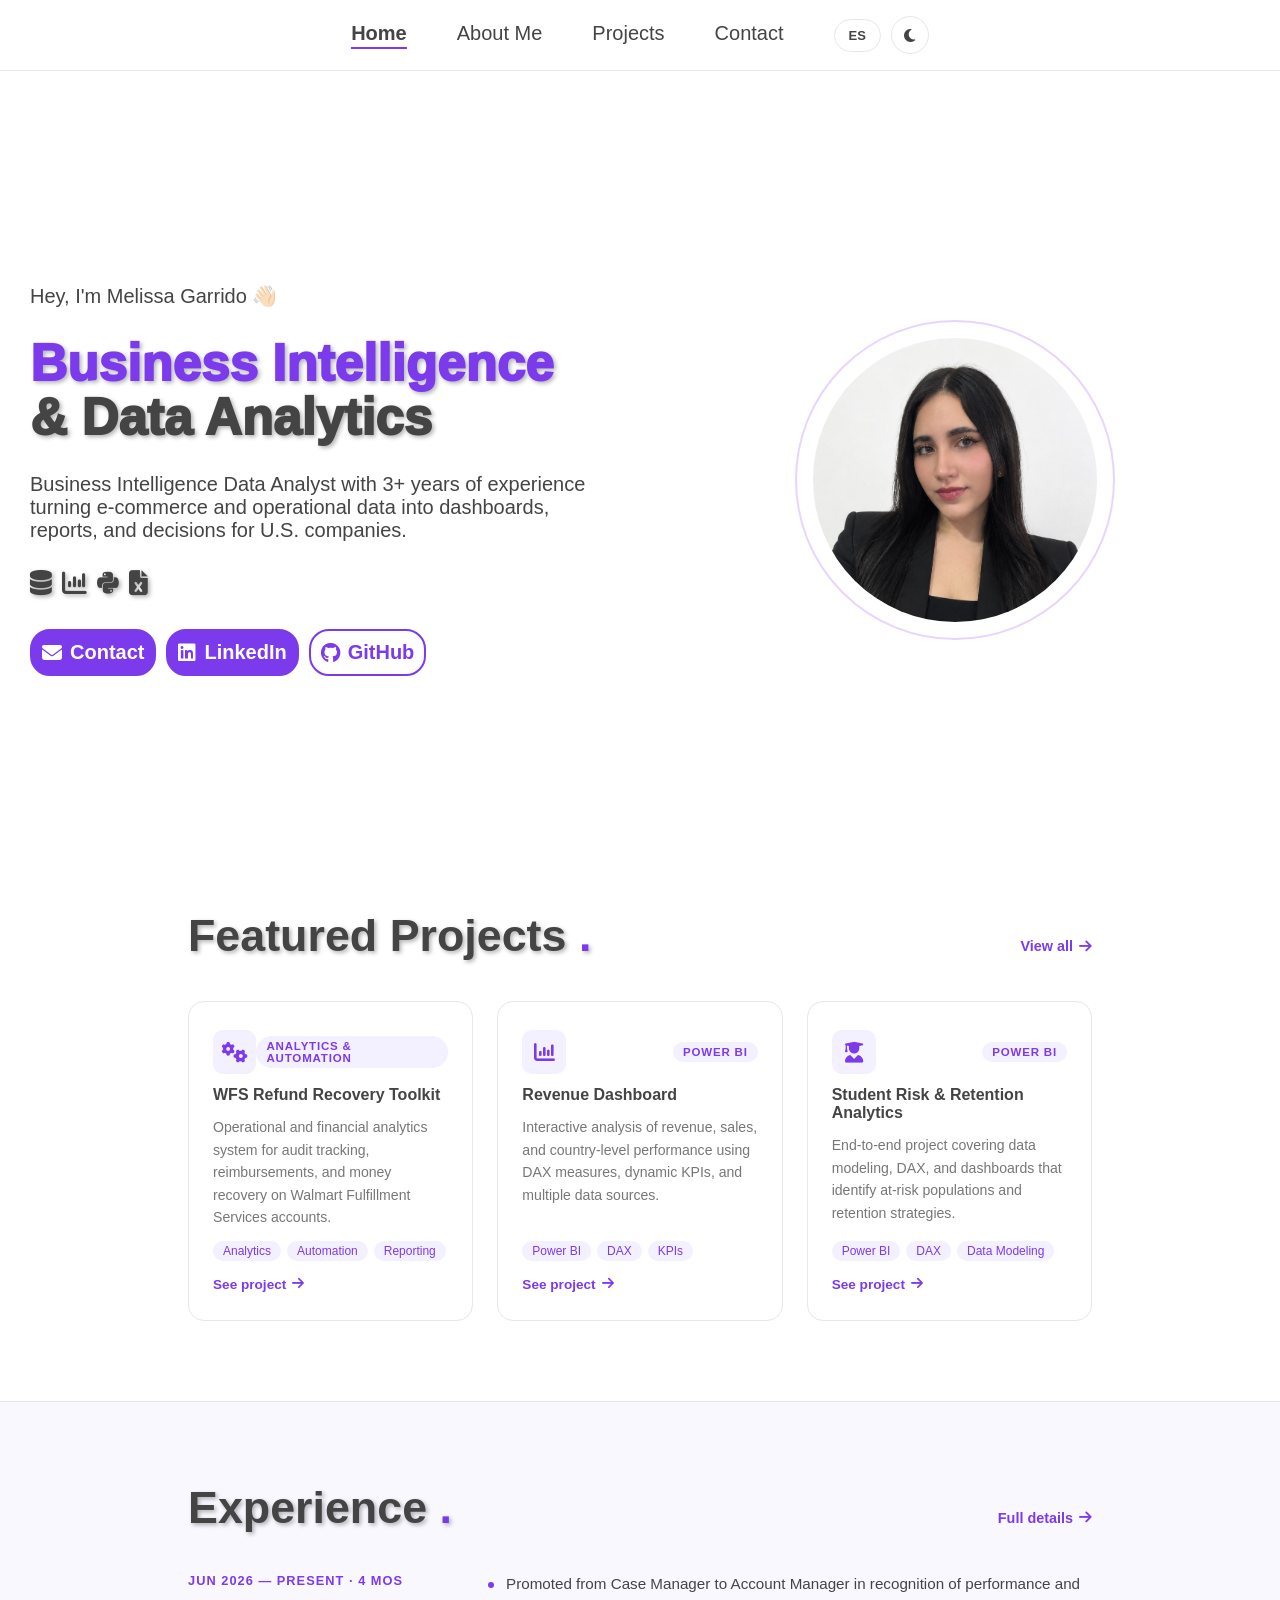
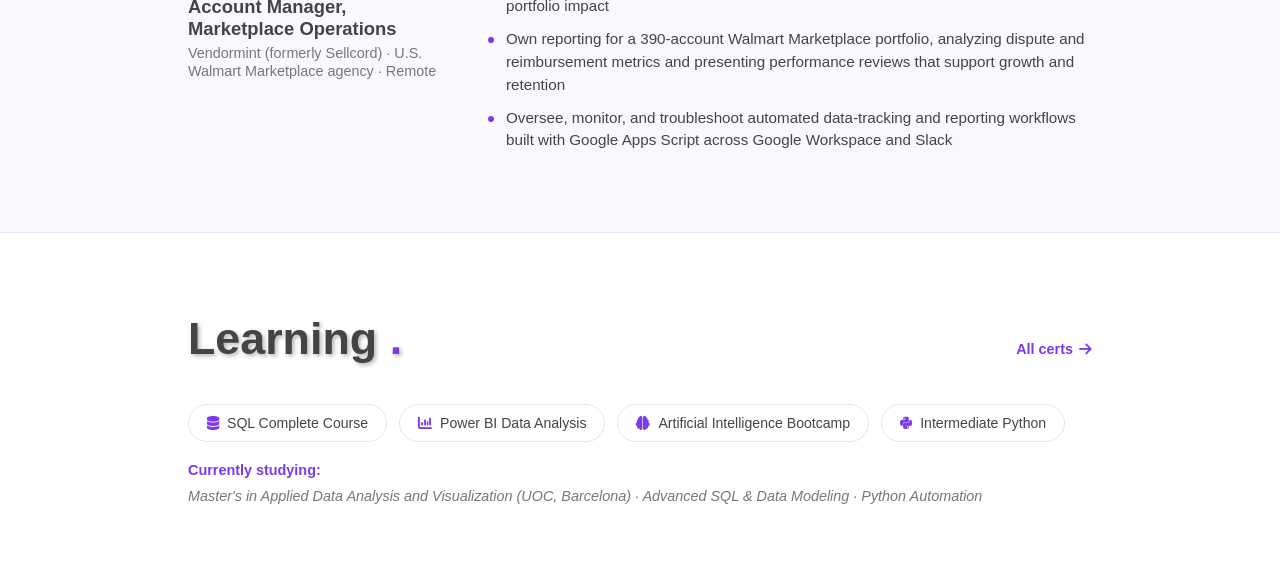
==== commit ccf8b342: "Photo update" ====
--- a/index.html
+++ b/index.html
@@ -6,8 +6,8 @@
 
     <!-- Primary SEO -->
     <title>Melissa Garrido — Business Intelligence &amp; Data Analytics</title>
-    <meta name="description" content="Business Intelligence and data analytics professional with 3+ years of experience in Python, SQL, Power BI, and web development. Open to remote opportunities.">
-    <meta name="keywords" content="business intelligence, data analyst, business intelligence professional, Python developer, SQL, Power BI, JavaScript, web developer, data analytics, automation, remote">
+    <meta name="description" content="Business Intelligence Data Analyst with 3+ years of experience in SQL, Power BI, Tableau, Python, and reporting automation. Open to remote opportunities.">
+    <meta name="keywords" content="business intelligence, data analyst, BI analyst, SQL, Power BI, Tableau, Python, Pandas, data quality, ETL, reporting automation, Google Apps Script, remote">
     <meta name="author" content="Melissa Garrido">
     <meta name="robots" content="index, follow">
 
@@ -15,7 +15,7 @@
     <meta property="og:type" content="website">
     <meta property="og:url" content="https://melissagarridos.github.io/">
     <meta property="og:title" content="Melissa Garrido — Business Intelligence &amp; Data Analytics">
-    <meta property="og:description" content="Business intelligence and data analytics professional with 3+ years of experience in Python, SQL, Power BI, and web development. Open to remote opportunities.">
+    <meta property="og:description" content="Business Intelligence Data Analyst with 3+ years of experience in SQL, Power BI, Tableau, Python, and reporting automation. Open to remote opportunities.">
     <meta property="og:image" content="https://melissagarridos.github.io/Assets/profile.png">
 
     <!-- Canonical -->
@@ -30,7 +30,7 @@
       "@context": "https://schema.org",
       "@type": "Person",
       "name": "Melissa Garrido",
-      "jobTitle": "Data Analyst & Business Intelligence Professional",
+      "jobTitle": "Business Intelligence Data Analyst",
       "url": "https://melissagarridos.github.io/",
       "email": "melissagarridosierra@gmail.com",
       "sameAs": [
@@ -38,10 +38,10 @@
         "https://github.com/melissagarridos"
       ],
       "knowsAbout": [
-        "Python", "SQL", "JavaScript", "Power BI",
+        "SQL", "Python", "Power BI", "Tableau", "DAX",
         "Business Intelligence", "Data Analytics",
-        "Web Development", "Process Automation",
-        "HTML", "CSS", "Data Storytelling"
+        "Data Validation", "ETL", "Reporting Automation",
+        "Google Apps Script", "KPI Reporting"
       ]
     }
     </script>
@@ -139,20 +139,17 @@
 
                 <span
                     class="presentation"
-                    data-en="E-commerce Account Manager and Data Analytics professional with 3+ years of experience turning client relationships and operational data into measurable business results."
-                    data-es="Gerente de Cuentas de E-commerce y Profesional de Analítica de Datos con más de 3 años de experiencia transformando relaciones con clientes y datos operativos en resultados empresariales medibles."
+                    data-en="Business Intelligence Data Analyst with 3+ years of experience turning e-commerce and operational data into dashboards, reports, and decisions for U.S. companies."
+                    data-es="Analista de Datos de Inteligencia de Negocios con más de 3 años de experiencia transformando datos de e-commerce y operaciones en dashboards, reportes y decisiones para empresas de EE. UU."
                 >
-E-commerce Account Manager and Data Analytics professional with 3+ years of experience turning client relationships and operational data into measurable business results.                </span>
+Business Intelligence Data Analyst with 3+ years of experience turning e-commerce and operational data into dashboards, reports, and decisions for U.S. companies.                </span>
 
                 <!-- SKILLS -->
                 <div class="skill-box">
+                    <i class="skills fa-solid fa-database"   title="SQL"></i>
+                    <i class="skills fa-solid fa-chart-column" title="Power BI"></i>
                     <i class="skills fa-brands fa-python"    title="Python"></i>
-                    <i class="skills fa-brands fa-html5"     title="HTML"></i>
-                    <i class="skills fa-brands fa-css3-alt"  title="CSS"></i>
-                    <i class="skills fa-brands fa-js"        title="JavaScript"></i>
                     <i class="skills fa-solid fa-file-excel" title="Excel"></i>
-                    <i class="skills fa-solid fa-chart-column" title="Power BI"></i>
-                    <i class="skills fa-solid fa-database"   title="SQL"></i>
                 </div>
 
                 <!-- BUTTONS -->
@@ -169,17 +166,13 @@
                         <i class="fa-brands fa-github"></i>
                         GitHub
                     </a>
-                    <a href="Assets/Melissa Garrido CV.pdf" class="cta-btn outline" target="_blank">
-                        <i class="fa-solid fa-file-pdf"></i>
-                        <span data-en="Resume" data-es="Hoja de Vida">Resume</span>
-                    </a>
                 </div>
 
             </section>
 
             <!-- PHOTO -->
             <section class="photo">
-                <img src="Assets/profile.png" alt="Melissa Garrido — Data Analyst & BI Professional">
+                <img src="Assets/profile.png" alt="Melissa Garrido — Business Intelligence Data Analyst">
             </section>
 
         </div>
@@ -201,52 +194,52 @@
 
                 <div class="home-projects-grid">
 
-                    <!-- DELIVERY SATISFACTION & RETENTION -->
+                    <!-- WFS REFUND RECOVERY TOOLKIT -->
                     <article class="home-project-card">
                         <div class="hpc-top">
-                            <div class="hpc-icon"><i class="fa-solid fa-truck-fast"></i></div>
-                            <span class="hpc-badge" data-en="Data Analytics" data-es="Analítica de Datos">Data Analytics</span>
-                        </div>
-                        <h3 class="hpc-title" data-en="Delivery Satisfaction &amp; Retention" data-es="Satisfacción y Retención de Entregas">Delivery Satisfaction &amp; Retention</h3>
-                        <p class="hpc-desc" data-en="Interactive dashboard quantifying how delivery delay drives customer rating, and how rating drives 60-day retention, with a driver leaderboard and regional breakdown." data-es="Dashboard interactivo que cuantifica cómo el retraso en la entrega afecta la calificación del cliente, y cómo la calificación impacta la retención a 60 días, con ranking de conductores y desglose regional.">
-                            Interactive dashboard quantifying how delivery delay drives customer rating, and how rating drives 60-day retention, with a driver leaderboard and regional breakdown.
+                            <div class="hpc-icon"><i class="fa-solid fa-gears"></i></div>
+                            <span class="hpc-badge" data-en="Analytics &amp; Automation" data-es="Analítica y Automatización">Analytics &amp; Automation</span>
+                        </div>
+                        <h3 class="hpc-title">WFS Refund Recovery Toolkit</h3>
+                        <p class="hpc-desc" data-en="Operational and financial analytics system for audit tracking, reimbursements, and money recovery on Walmart Fulfillment Services accounts." data-es="Sistema de analítica operativa y financiera para seguimiento de auditorías, reembolsos y recuperación de dinero en cuentas de Walmart Fulfillment Services.">
+                            Operational and financial analytics system for audit tracking, reimbursements, and money recovery on Walmart Fulfillment Services accounts.
                         </p>
-                        <div class="hpc-tags"><span>Python</span><span>SQL</span><span>Plotly</span></div>
-                        <a href="https://github.com/melissagarridos/delivery-satisfaction-retention" class="hpc-link" target="_blank">
+                        <div class="hpc-tags"><span>Analytics</span><span>Automation</span><span>Reporting</span></div>
+                        <a href="https://melissagarridos.github.io/wfs-refund-recovery-toolkit.github.io/" class="hpc-link" target="_blank">
                             <span data-en="See project" data-es="Ver proyecto">See project</span>
                             <i class="fa-solid fa-arrow-right"></i>
                         </a>
                     </article>
 
-                    <!-- ECOMMERCE SALES & PROFITABILITY -->
+                    <!-- REVENUE DASHBOARD -->
                     <article class="home-project-card">
                         <div class="hpc-top">
-                            <div class="hpc-icon"><i class="fa-solid fa-chart-line"></i></div>
-                            <span class="hpc-badge" data-en="Data Analytics" data-es="Analítica de Datos">Data Analytics</span>
-                        </div>
-                        <h3 class="hpc-title" data-en="E-Commerce Sales &amp; Profitability" data-es="Ventas y Rentabilidad E-Commerce">E-Commerce Sales &amp; Profitability</h3>
-                        <p class="hpc-desc" data-en="End-to-end analysis of three years of order data to find where an e-commerce store makes money and where it quietly loses it, using Python, SQL, and profitability modeling." data-es="Análisis integral de tres años de datos de pedidos para identificar dónde una tienda e-commerce genera y dónde pierde rentabilidad, usando Python, SQL y modelado de rentabilidad.">
-                            End-to-end analysis of three years of order data to find where an e-commerce store makes money and where it quietly loses it, using Python, SQL, and profitability modeling.
+                            <div class="hpc-icon"><i class="fa-solid fa-chart-column"></i></div>
+                            <span class="hpc-badge" data-en="Power BI" data-es="Power BI">Power BI</span>
+                        </div>
+                        <h3 class="hpc-title" data-en="Revenue Dashboard" data-es="Dashboard de Ingresos">Revenue Dashboard</h3>
+                        <p class="hpc-desc" data-en="Interactive analysis of revenue, sales, and country-level performance using DAX measures, dynamic KPIs, and multiple data sources." data-es="Análisis interactivo de ingresos, ventas y rendimiento por país usando medidas DAX, KPIs dinámicos y múltiples fuentes de datos.">
+                            Interactive analysis of revenue, sales, and country-level performance using DAX measures, dynamic KPIs, and multiple data sources.
                         </p>
-                        <div class="hpc-tags"><span>Python</span><span>SQL</span><span>Data Analysis</span></div>
-                        <a href="https://github.com/melissagarridos/ecommerce-sales-profitability" class="hpc-link" target="_blank">
+                        <div class="hpc-tags"><span>Power BI</span><span>DAX</span><span>KPIs</span></div>
+                        <a href="https://github.com/melissagarridos/Power-BI-Dashboard" class="hpc-link" target="_blank">
                             <span data-en="See project" data-es="Ver proyecto">See project</span>
                             <i class="fa-solid fa-arrow-right"></i>
                         </a>
                     </article>
 
-                    <!-- RFM CUSTOMER SEGMENTATION -->
+                    <!-- STUDENT RISK & RETENTION -->
                     <article class="home-project-card">
                         <div class="hpc-top">
-                            <div class="hpc-icon"><i class="fa-solid fa-users-viewfinder"></i></div>
-                            <span class="hpc-badge" data-en="Data Analytics" data-es="Analítica de Datos">Data Analytics</span>
-                        </div>
-                        <h3 class="hpc-title" data-en="RFM Customer Segmentation" data-es="Segmentación de Clientes RFM">RFM Customer Segmentation</h3>
-                        <p class="hpc-desc" data-en="Segments a retail customer base by Recency, Frequency, and Monetary value to flag who to protect, who to win back, and who to deprioritize, validated with K-Means clustering." data-es="Segmenta una base de clientes retail por Recencia, Frecuencia y Valor Monetario para identificar a quién proteger, recuperar o desatender, validado con clustering K-Means.">
-                            Segments a retail customer base by Recency, Frequency, and Monetary value to flag who to protect, who to win back, and who to deprioritize, validated with K-Means clustering.
+                            <div class="hpc-icon"><i class="fa-solid fa-user-graduate"></i></div>
+                            <span class="hpc-badge" data-en="Power BI" data-es="Power BI">Power BI</span>
+                        </div>
+                        <h3 class="hpc-title">Student Risk &amp; Retention Analytics</h3>
+                        <p class="hpc-desc" data-en="End-to-end project covering data modeling, DAX, and dashboards that identify at-risk populations and retention strategies." data-es="Proyecto integral de modelado de datos, DAX y dashboards que identifican poblaciones en riesgo y estrategias de retención.">
+                            End-to-end project covering data modeling, DAX, and dashboards that identify at-risk populations and retention strategies.
                         </p>
-                        <div class="hpc-tags"><span>Python</span><span>SQL</span><span>Segmentation</span></div>
-                        <a href="https://github.com/melissagarridos/rfm-customer-segmentation" class="hpc-link" target="_blank">
+                        <div class="hpc-tags"><span>Power BI</span><span>DAX</span><span>Data Modeling</span></div>
+                        <a href="https://github.com/melissagarridos/Student-Risk-Retention-Strategy-Analytics" class="hpc-link" target="_blank">
                             <span data-en="See project" data-es="Ver proyecto">See project</span>
                             <i class="fa-solid fa-arrow-right"></i>
                         </a>
@@ -273,16 +266,16 @@
 
                 <div class="exp-snapshot">
                     <div class="exp-snap-role">
-                        <span class="exp-snap-year" data-en="Jun 2026 — Present · 2 mos" data-es="Jun 2026 — Actualidad · 2 meses">Jun 2026 — Present · 2 mos</span>
+                        <span class="exp-snap-year" data-en="Jun 2026 — Present · 4 mos" data-es="Jun 2026 — Actualidad · 4 meses">Jun 2026 — Present · 4 mos</span>
                         <div class="exp-snap-info">
-                            <h3 data-en="Account Manager" data-es="Account Manager">Account Manager</h3>
-                            <span class="exp-snap-company" data-en="Vendormint (Formerly Sellcord) · Full-time · Remote" data-es="Vendormint (Formerly Sellcord) · Tiempo Completo · Remoto">Vendormint (Formerly Sellcord) · Full-time · Remote</span>
+                            <h3 data-en="Account Manager, Marketplace Operations" data-es="Account Manager, Operaciones de Marketplace">Account Manager, Marketplace Operations</h3>
+                            <span class="exp-snap-company" data-en="Vendormint (formerly Sellcord) · U.S. Walmart Marketplace agency · Remote" data-es="Vendormint (antes Sellcord) · Agencia de Walmart Marketplace en EE. UU. · Remoto">Vendormint (formerly Sellcord) · U.S. Walmart Marketplace agency · Remote</span>
                         </div>
                     </div>
                     <ul class="exp-snap-bullets">
-                        <li data-en="Managed a portfolio of e-commerce accounts, serving as the primary point of contact and ensuring high client satisfaction, retention, and account performance" data-es="Gestioné un portafolio de cuentas de comercio electrónico, actuando como punto principal de contacto y garantizando alta satisfacción del cliente, retención y rendimiento de las cuentas">Managed a portfolio of e-commerce accounts, serving as the primary point of contact and ensuring high client satisfaction, retention, and account performance</li>
-                        <li data-en="Delivered data-driven performance reviews, business updates, KPI reports, and actionable recommendations to support client growth and operational success" data-es="Entregué revisiones de desempeño basadas en datos, actualizaciones de negocio, reportes KPI y recomendaciones accionables para apoyar el crecimiento del cliente y el éxito operacional">Delivered data-driven performance reviews, business updates, KPI reports, and actionable recommendations to support client growth and operational success</li>
-                        <li data-en="Collaborated cross-functionally with Operations, Advertising, and Support teams to drive seamless onboarding, project execution, and product launches" data-es="Colaboré de forma transversal con equipos de Operaciones, Publicidad y Soporte para impulsar una incorporación fluida, ejecución de proyectos y lanzamientos de productos">Collaborated cross-functionally with Operations, Advertising, and Support teams to drive seamless onboarding, project execution, and product launches</li>
+                        <li data-en="Promoted from Case Manager to Account Manager in recognition of performance and portfolio impact" data-es="Promovida de Case Manager a Account Manager en reconocimiento a su desempeño e impacto en el portafolio">Promoted from Case Manager to Account Manager in recognition of performance and portfolio impact</li>
+                        <li data-en="Own reporting for a 390-account Walmart Marketplace portfolio, analyzing dispute and reimbursement metrics and presenting performance reviews that support growth and retention" data-es="Responsable del reporting de un portafolio de 390 cuentas de Walmart Marketplace, analizando métricas de disputas y reembolsos y presentando revisiones de desempeño que apoyan el crecimiento y la retención">Own reporting for a 390-account Walmart Marketplace portfolio, analyzing dispute and reimbursement metrics and presenting performance reviews that support growth and retention</li>
+                        <li data-en="Oversee, monitor, and troubleshoot automated data-tracking and reporting workflows built with Google Apps Script across Google Workspace and Slack" data-es="Superviso, monitoreo y resuelvo fallas en flujos automatizados de seguimiento de datos y reportes construidos con Google Apps Script en Google Workspace y Slack">Oversee, monitor, and troubleshoot automated data-tracking and reporting workflows built with Google Apps Script across Google Workspace and Slack</li>
                     </ul>
                 </div>
 
@@ -305,24 +298,24 @@
                 </div>
 
                 <div class="home-certs-row">
+                    <div class="home-cert-pill" data-en="SQL Complete Course" data-es="Curso Completo de SQL">
+                        <i class="fa-solid fa-database"></i> SQL Complete Course
+                    </div>
+                    <div class="home-cert-pill" data-en="Power BI Data Analysis" data-es="Análisis de Datos con Power BI">
+                        <i class="fa-solid fa-chart-column"></i> Power BI Data Analysis
+                    </div>
                     <div class="home-cert-pill" data-en="Artificial Intelligence Bootcamp" data-es="Bootcamp de Inteligencia Artificial">
                         <i class="fa-solid fa-brain"></i> Artificial Intelligence Bootcamp
                     </div>
-                    <div class="home-cert-pill" data-en="SQL Complete Course" data-es="Curso Completo de SQL">
-                        <i class="fa-solid fa-database"></i> SQL Complete Course
-                    </div>
-                    <div class="home-cert-pill" data-en="Power BI Data Analysis" data-es="Análisis de Datos con Power BI">
-                        <i class="fa-solid fa-chart-column"></i> Power BI Data Analysis
-                    </div>
-                    <div class="home-cert-pill" data-en="Python Fundamentals" data-es="Fundamentos de Python">
-                        <i class="fa-brands fa-python"></i> Python Fundamentals
+                    <div class="home-cert-pill" data-en="Intermediate Python" data-es="Python Intermedio">
+                        <i class="fa-brands fa-python"></i> Intermediate Python
                     </div>
                 </div>
 
                 <div class="home-currently-learning">
-                    <span class="currently-label" data-en="Currently learning:" data-es="Aprendiendo actualmente:">Currently learning:</span>
-                    <span class="currently-items" data-en="Advanced SQL &amp; Data Modeling · Python Automation · React · Software Architecture · AWS Fundamentals" data-es="SQL Avanzado y Modelado de Datos · Automatización con Python · React · Arquitectura de Software · Fundamentos de AWS">
-                        Advanced SQL &amp; Data Modeling · Python Automation · React · Software Architecture · AWS Fundamentals
+                    <span class="currently-label" data-en="Currently studying:" data-es="Estudiando actualmente:">Currently studying:</span>
+                    <span class="currently-items" data-en="Master's in Applied Data Analysis and Visualization (UOC, Barcelona) · Advanced SQL &amp; Data Modeling · Python Automation" data-es="Máster en Análisis y Visualización Aplicada de Datos (UOC, Barcelona) · SQL Avanzado y Modelado de Datos · Automatización con Python">
+                        Master's in Applied Data Analysis and Visualization (UOC, Barcelona) · Advanced SQL &amp; Data Modeling · Python Automation
                     </span>
                 </div>
 
@@ -333,7 +326,7 @@
 
 
     <!-- ═══════════════════════════════════════════════════════
-         VIEW: ABOUT (Bio + Skills + Experience + Certs)
+         VIEW: ABOUT (Bio + Skills + Experience + Education + Certs)
     ═══════════════════════════════════════════════════════ -->
     <div id="view-about" class="view">
 
@@ -349,16 +342,16 @@
             <section class="about-bio-grid">
 
                 <div class="about-bio-text">
-                    <p data-en="I'm a Data Analyst and Business Intelligence professional focused on turning operational and business data into clear, actionable insight." data-es="Soy una Analista de Datos y profesional de Inteligencia de Negocios enfocada en convertir datos operativos y de negocio en información clara y accionable.">
-                        I'm a Data Analyst and Business Intelligence professional focused on turning operational and business data into clear, actionable insight.
+                    <p data-en="I'm a Business Intelligence Data Analyst focused on turning e-commerce and operational data into clear, actionable insight for U.S. companies." data-es="Soy una Analista de Datos de Inteligencia de Negocios enfocada en convertir datos de e-commerce y operaciones en información clara y accionable para empresas de EE. UU.">
+                        I'm a Business Intelligence Data Analyst focused on turning e-commerce and operational data into clear, actionable insight for U.S. companies.
                     </p>
-                    <p data-en="My background combines hands-on business operations with technical tools such as SQL, Python, Power BI, and Excel. I build dashboards, analysis pipelines, and reports that uncover trends, quantify performance, and support better business decisions." data-es="Mi experiencia combina operaciones de negocio con herramientas técnicas como SQL, Python, Power BI y Excel. Construyo dashboards, pipelines de análisis y reportes que revelan tendencias, cuantifican el rendimiento y apoyan mejores decisiones de negocio.">
-                        My background combines hands-on business operations with technical tools such as SQL, Python, Power BI, and Excel. I build dashboards, analysis pipelines, and reports that uncover trends, quantify performance, and support better business decisions.
+                    <p data-en="I work with SQL, Power BI (DAX), Tableau, and Python (Pandas), with experience in data validation and reconciliation across a 390-account marketplace portfolio and in building automated reporting workflows with Google Apps Script. My analysis has contributed to the recovery of USD 300K+ for clients." data-es="Trabajo con SQL, Power BI (DAX), Tableau y Python (Pandas), con experiencia en validación y conciliación de datos en un portafolio de 390 cuentas de marketplace y en la construcción de flujos de reporting automatizados con Google Apps Script. Mi análisis ha contribuido a la recuperación de más de USD 300K para clientes.">
+                        I work with SQL, Power BI (DAX), Tableau, and Python (Pandas), with experience in data validation and reconciliation across a 390-account marketplace portfolio and in building automated reporting workflows with Google Apps Script. My analysis has contributed to the recovery of USD 300K+ for clients.
                     </p>
                 </div>
 
                 <div class="about-photo">
-                    <img src="Assets/coding.jpg" alt="Melissa Garrido coding" id="photo-code">
+                    <img src="Assets/coding.jpg" alt="Melissa Garrido working with data" id="photo-code">
                 </div>
 
             </section>
@@ -373,59 +366,58 @@
                 <div class="skills-grid">
 
                     <div class="skill-category">
-                        <h3 class="skill-cat-title" data-en="<i class='fa-solid fa-code'></i> Languages" data-es="<i class='fa-solid fa-code'></i> Lenguajes">
-                            <i class="fa-solid fa-code"></i> Languages
+                        <h3 class="skill-cat-title" data-en="<i class='fa-solid fa-chart-bar'></i> Data &amp; Analytics" data-es="<i class='fa-solid fa-chart-bar'></i> Datos y Analítica">
+                            <i class="fa-solid fa-chart-bar"></i> Data &amp; Analytics
                         </h3>
                         <ul class="skill-list">
-                            <li>Python</li>
-                            <li>JavaScript</li>
-                            <li>SQL</li>
+                            <li data-en="SQL (querying &amp; transformation)" data-es="SQL (consultas y transformación)">SQL (querying &amp; transformation)</li>
+                            <li>Python (Pandas)</li>
+                            <li>Power BI (DAX)</li>
+                            <li>Tableau</li>
+                            <li data-en="Advanced Excel (pivot tables)" data-es="Excel avanzado (tablas dinámicas)">Advanced Excel (pivot tables)</li>
+                            <li data-en="KPI Reporting" data-es="Reportes KPI">KPI Reporting</li>
+                            <li data-en="Data Modeling" data-es="Modelado de Datos">Data Modeling</li>
+                            <li data-en="Dashboard Development" data-es="Desarrollo de Dashboards">Dashboard Development</li>
                         </ul>
                     </div>
 
                     <div class="skill-category">
-                        <h3 class="skill-cat-title" data-en="<i class='fa-brands fa-html5'></i> Frontend" data-es="<i class='fa-brands fa-html5'></i> Frontend">
-                            <i class="fa-brands fa-html5"></i> Frontend
+                        <h3 class="skill-cat-title" data-en="<i class='fa-solid fa-shield-halved'></i> Data Quality &amp; Pipelines" data-es="<i class='fa-solid fa-shield-halved'></i> Calidad de Datos y Pipelines">
+                            <i class="fa-solid fa-shield-halved"></i> Data Quality &amp; Pipelines
                         </h3>
                         <ul class="skill-list">
-                            <li>HTML</li>
-                            <li>CSS</li>
+                            <li data-en="Data Validation &amp; Reconciliation" data-es="Validación y Conciliación de Datos">Data Validation &amp; Reconciliation</li>
+                            <li data-en="Data Cleaning" data-es="Limpieza de Datos">Data Cleaning</li>
+                            <li>ETL</li>
+                            <li data-en="Reporting Automation" data-es="Automatización de Reportes">Reporting Automation</li>
+                            <li data-en="Workflow Monitoring &amp; Troubleshooting" data-es="Monitoreo y Resolución de Fallas en Flujos">Workflow Monitoring &amp; Troubleshooting</li>
+                            <li>Google Apps Script</li>
                         </ul>
                     </div>
 
                     <div class="skill-category">
-                        <h3 class="skill-cat-title" data-en="<i class='fa-solid fa-chart-bar'></i> Data &amp; BI" data-es="<i class='fa-solid fa-chart-bar'></i> Datos &amp; BI">
-                            <i class="fa-solid fa-chart-bar"></i> Data &amp; BI
-                        </h3>
-                        <ul class="skill-list">
-                            <li>Power BI</li>
-                            <li>Excel</li>
-                            <li>Pandas</li>
-                            <li data-en="Data Cleaning" data-es="Limpieza de Datos">Data Cleaning</li>
-                            <li data-en="Reporting" data-es="Reportes">Reporting</li>
-                        </ul>
-                    </div>
-
-                    <div class="skill-category">
-                        <h3 class="skill-cat-title" data-en="<i class='fa-solid fa-wrench'></i> Tools" data-es="<i class='fa-solid fa-wrench'></i> Herramientas">
-                            <i class="fa-solid fa-wrench"></i> Tools
+                        <h3 class="skill-cat-title" data-en="<i class='fa-solid fa-wrench'></i> Tools &amp; Collaboration" data-es="<i class='fa-solid fa-wrench'></i> Herramientas y Colaboración">
+                            <i class="fa-solid fa-wrench"></i> Tools &amp; Collaboration
                         </h3>
                         <ul class="skill-list">
                             <li>Git &amp; GitHub</li>
-                            <li>VS Code</li>
-                            <li data-en="Google Apps Script" data-es="Google Apps Script">Google Apps Script</li>
+                            <li>Google Workspace</li>
+                            <li>Slack</li>
+                            <li data-en="AI tools for analysis and automation" data-es="Herramientas de IA para análisis y automatización">AI tools for analysis and automation</li>
+                            <li data-en="Stakeholder Communication" data-es="Comunicación con Stakeholders">Stakeholder Communication</li>
+                            <li data-en="Translating business requirements into BI solutions" data-es="Traducción de requisitos de negocio a soluciones BI">Translating business requirements into BI solutions</li>
                         </ul>
                     </div>
 
                     <div class="skill-category">
-                        <h3 class="skill-cat-title" data-en="<i class='fa-solid fa-briefcase'></i> Business / Operations" data-es="<i class='fa-solid fa-briefcase'></i> Negocios / Operaciones">
-                            <i class="fa-solid fa-briefcase"></i> Business / Operations
+                        <h3 class="skill-cat-title" data-en="<i class='fa-solid fa-language'></i> Languages" data-es="<i class='fa-solid fa-language'></i> Idiomas">
+                            <i class="fa-solid fa-language"></i> Languages
                         </h3>
                         <ul class="skill-list">
-                            <li data-en="Process Optimization" data-es="Optimización de Procesos">Process Optimization</li>
-                            <li data-en="Incident Tracking" data-es="Seguimiento de Incidentes">Incident Tracking</li>
-                            <li>WFS Audits</li>
-                            <li data-en="Escalation Management" data-es="Gestión de Escalaciones">Escalation Management</li>
+                            <li data-en="Spanish (Native)" data-es="Español (Nativo)">Spanish (Native)</li>
+                            <li data-en="English (Fluent, TOEFL C1)" data-es="Inglés (Fluido, TOEFL C1)">English (Fluent, TOEFL C1)</li>
+                            <li data-en="French (Intermediate)" data-es="Francés (Intermedio)">French (Intermediate)</li>
+                            <li data-en="Italian (Intermediate)" data-es="Italiano (Intermedio)">Italian (Intermediate)</li>
                         </ul>
                     </div>
 
@@ -434,7 +426,7 @@
 
         </main>
 
-        <!-- EXPERIENCE & CERTIFICATIONS -->
+        <!-- EXPERIENCE, EDUCATION & CERTIFICATIONS -->
         <main id="exp-page" class="exp-page">
 
             <section class="exp-hero">
@@ -454,21 +446,21 @@
                         <div class="timeline-marker"></div>
                         <div class="timeline-content">
                             <div class="timeline-meta">
-                                <span class="timeline-date" data-en="Jun 2026 — Present · 2 mos" data-es="Jun 2026 — Actualidad · 2 meses">Jun 2026 — Present · 2 mos</span>
-                                <span class="timeline-company" data-en="Vendormint (Formerly Sellcord) · Full-time" data-es="Vendormint (Formerly Sellcord) · Tiempo Completo">Vendormint (Formerly Sellcord) · Full-time</span>
-                            </div>
-                            <h3 class="timeline-role" data-en="Account Manager – E-commerce Operations" data-es="Account Manager – Operaciones E-commerce">Account Manager – E-commerce Operations</h3>
+                                <span class="timeline-date" data-en="Jun 2026 — Present · 4 mos" data-es="Jun 2026 — Actualidad · 4 meses">Jun 2026 — Present · 4 mos</span>
+                                <span class="timeline-company" data-en="Vendormint (formerly Sellcord) · U.S. Walmart Marketplace agency · Remote" data-es="Vendormint (antes Sellcord) · Agencia de Walmart Marketplace en EE. UU. · Remoto">Vendormint (formerly Sellcord) · U.S. Walmart Marketplace agency · Remote</span>
+                            </div>
+                            <h3 class="timeline-role" data-en="Account Manager, Marketplace Operations" data-es="Account Manager, Operaciones de Marketplace">Account Manager, Marketplace Operations</h3>
                             <ul class="timeline-bullets">
-                                <li data-en="Manage a portfolio of e-commerce accounts as primary point of contact, coordinating cross-functional execution across Operations, Advertising, and Support teams to ensure seamless onboarding, product launches, and account performance" data-es="Gestiono un portafolio de cuentas de e-commerce como punto de contacto principal, coordinando la ejecución cross-funcional entre equipos de Operaciones, Publicidad y Soporte para garantizar un onboarding fluido, lanzamientos de productos y rendimiento óptimo">Manage a portfolio of e-commerce accounts as primary point of contact, coordinating cross-functional execution across Operations, Advertising, and Support teams to ensure seamless onboarding, product launches, and account performance</li>
-                                <li data-en="Coordinate project timelines, deliverables, and team responsibilities to keep accounts on schedule and aligned with client goals" data-es="Coordino cronogramas de proyectos, entregables y responsabilidades del equipo para mantener las cuentas al día y alineadas con los objetivos del cliente">Coordinate project timelines, deliverables, and team responsibilities to keep accounts on schedule and aligned with client goals</li>
-                                <li data-en="Deliver data-driven performance reviews, KPI reports, and actionable recommendations to support client growth and retention" data-es="Entrego reportes de desempeño basados en datos, KPIs y recomendaciones accionables para apoyar el crecimiento y la retención de clientes">Deliver data-driven performance reviews, KPI reports, and actionable recommendations to support client growth and retention</li>
-                                <li data-en="Build and maintain strong client relationships through proactive communication, issue escalation, and stakeholder management" data-es="Construyo y mantengo relaciones sólidas con los clientes mediante comunicación proactiva, gestión de escalaciones y atención al cliente">Build and maintain strong client relationships through proactive communication, issue escalation, and stakeholder management</li>
+                                <li data-en="Promoted from Case Manager to Account Manager in recognition of performance and portfolio impact" data-es="Promovida de Case Manager a Account Manager en reconocimiento a su desempeño e impacto en el portafolio">Promoted from Case Manager to Account Manager in recognition of performance and portfolio impact</li>
+                                <li data-en="Own reporting for a 390-account Walmart Marketplace portfolio, analyzing dispute and reimbursement metrics and presenting performance reviews that support growth and retention" data-es="Responsable del reporting de un portafolio de 390 cuentas de Walmart Marketplace, analizando métricas de disputas y reembolsos y presentando revisiones de desempeño que apoyan el crecimiento y la retención">Own reporting for a 390-account Walmart Marketplace portfolio, analyzing dispute and reimbursement metrics and presenting performance reviews that support growth and retention</li>
+                                <li data-en="Guide case managers on dispute strategy and escalation handling, building on a track record contributing to the recovery of USD 300K+ for clients" data-es="Oriento a los case managers en estrategia de disputas y manejo de escalaciones, con una trayectoria que ha contribuido a la recuperación de más de USD 300K para clientes">Guide case managers on dispute strategy and escalation handling, building on a track record contributing to the recovery of USD 300K+ for clients</li>
+                                <li data-en="Oversee, monitor, and troubleshoot automated data-tracking and reporting workflows built with Google Apps Script across Google Workspace and Slack, improving resolution times and team efficiency" data-es="Superviso, monitoreo y resuelvo fallas en flujos automatizados de seguimiento de datos y reportes construidos con Google Apps Script en Google Workspace y Slack, mejorando los tiempos de resolución y la eficiencia del equipo">Oversee, monitor, and troubleshoot automated data-tracking and reporting workflows built with Google Apps Script across Google Workspace and Slack, improving resolution times and team efficiency</li>
                             </ul>
                             <div class="timeline-tags">
-                                <span data-en="Process Coordination" data-es="Coordinación de Procesos">Process Coordination</span>
                                 <span data-en="KPI Reporting" data-es="Reportes KPI">KPI Reporting</span>
-                                <span data-en="Account Management" data-es="Gestión de Cuentas">Account Management</span>
-                                <span data-en="Cross-functional Collaboration" data-es="Colaboración Multifuncional">Cross-functional Collaboration</span>
+                                <span data-en="Reporting Automation" data-es="Automatización de Reportes">Reporting Automation</span>
+                                <span>Google Apps Script</span>
+                                <span data-en="Escalation Management" data-es="Gestión de Escalaciones">Escalation Management</span>
                             </div>
                         </div>
                     </article>
@@ -477,21 +469,20 @@
                         <div class="timeline-marker"></div>
                         <div class="timeline-content">
                             <div class="timeline-meta">
-                                <span class="timeline-date" data-en="Aug 2025 — Jun 2026 · 11 mos" data-es="Ago 2025 — Jun 2026 · 11 meses">Aug 2025 — Jun 2026 · 11 mos</span>
-                                <span class="timeline-company" data-en="Vendormint (Formerly Sellcord) · Full-time" data-es="Vendormint (Formerly Sellcord) · Tiempo Completo">Vendormint (Formerly Sellcord) · Full-time</span>
-                            </div>
-                            <h3 class="timeline-role" data-en="Case Manager – Project &amp; Client Coordination" data-es="Case Manager – Coordinación de Proyectos y Clientes">Case Manager – Project &amp; Client Coordination</h3>
+                                <span class="timeline-date" data-en="Aug 2025 — May 2026 · 10 mos" data-es="Ago 2025 — May 2026 · 10 meses">Aug 2025 — May 2026 · 10 mos</span>
+                                <span class="timeline-company" data-en="Vendormint (formerly Sellcord)" data-es="Vendormint (antes Sellcord)">Vendormint (formerly Sellcord)</span>
+                            </div>
+                            <h3 class="timeline-role" data-en="Case Manager, Marketplace Operations" data-es="Case Manager, Operaciones de Marketplace">Case Manager, Marketplace Operations</h3>
                             <ul class="timeline-bullets">
-                                <li data-en="Coordinated end-to-end case management across multiple Walmart Seller Center accounts, tracking progress, scheduling client meetings, and ensuring timely resolution of open items" data-es="Coordiné la gestión de casos de extremo a extremo en múltiples cuentas de Walmart Seller Center, rastreando el progreso, agendando reuniones y asegurando la resolución oportuna de los ítems abiertos">Coordinated end-to-end case management across multiple Walmart Seller Center accounts, tracking progress, scheduling client meetings, and ensuring timely resolution of open items</li>
-                                <li data-en="Optimized dispute and reimbursement workflows, contributing to the recovery of over $250K through improved tracking accuracy and process coordination" data-es="Optimicé los flujos de trabajo de disputas y reembolsos, contribuyendo a la recuperación de más de $250K mediante una mayor precisión en el seguimiento y la coordinación de procesos">Optimized dispute and reimbursement workflows, contributing to the recovery of over $250K through improved tracking accuracy and process coordination</li>
-                                <li data-en="Streamlined operational workflows using Slack, Google Workspace, and Monitask, significantly reducing resolution times" data-es="Optimicé flujos de trabajo operativos mediante Slack, Google Workspace y Monitask, reduciendo significativamente los tiempos de resolución">Streamlined operational workflows using Slack, Google Workspace, and Monitask, significantly reducing resolution times</li>
-                                <li data-en="Maintained accurate case documentation and status records across all assigned accounts" data-es="Mantuve documentación precisa de casos y registros de estado en todas las cuentas asignadas">Maintained accurate case documentation and status records across all assigned accounts</li>
+                                <li data-en="Analyzed and reconciled dispute and reimbursement data across multiple Walmart Seller Center accounts, improving tracking accuracy and contributing to the recovery of USD 300K+ for clients" data-es="Analicé y concilié datos de disputas y reembolsos en múltiples cuentas de Walmart Seller Center, mejorando la precisión del seguimiento y contribuyendo a la recuperación de más de USD 300K para clientes">Analyzed and reconciled dispute and reimbursement data across multiple Walmart Seller Center accounts, improving tracking accuracy and contributing to the recovery of USD 300K+ for clients</li>
+                                <li data-en="Delivered KPI analyses and performance reports on sales and reimbursement outcomes, with recommendations supporting growth and retention across a 390-account portfolio" data-es="Entregué análisis de KPIs y reportes de desempeño sobre ventas y resultados de reembolsos, con recomendaciones que apoyan el crecimiento y la retención en un portafolio de 390 cuentas">Delivered KPI analyses and performance reports on sales and reimbursement outcomes, with recommendations supporting growth and retention across a 390-account portfolio</li>
+                                <li data-en="Designed and automated data-tracking and reporting workflows with Google Apps Script, reducing manual effort and resolution times" data-es="Diseñé y automaticé flujos de seguimiento de datos y reportes con Google Apps Script, reduciendo el esfuerzo manual y los tiempos de resolución">Designed and automated data-tracking and reporting workflows with Google Apps Script, reducing manual effort and resolution times</li>
                             </ul>
                             <div class="timeline-tags">
-                                <span data-en="Project Coordination" data-es="Coordinación de Proyectos">Project Coordination</span>
-                                <span data-en="Dispute Resolution" data-es="Resolución de Disputas">Dispute Resolution</span>
-                                <span data-en="Workflow Optimization" data-es="Optimización de Flujos">Workflow Optimization</span>
-                                <span data-en="Client Communication" data-es="Comunicación con Clientes">Client Communication</span>
+                                <span data-en="Data Reconciliation" data-es="Conciliación de Datos">Data Reconciliation</span>
+                                <span data-en="KPI Analysis" data-es="Análisis de KPIs">KPI Analysis</span>
+                                <span>Google Apps Script</span>
+                                <span data-en="Workflow Automation" data-es="Automatización de Flujos">Workflow Automation</span>
                             </div>
                         </div>
                     </article>
@@ -500,20 +491,19 @@
                         <div class="timeline-marker"></div>
                         <div class="timeline-content">
                             <div class="timeline-meta">
-                                <span class="timeline-date" data-en="May 2025 — Aug 2025 · 4 mos" data-es="May 2025 — Ago 2025 · 4 meses">May 2025 — Aug 2025 · 4 mos</span>
-                                <span class="timeline-company">Tecnoglass Inc · Full-time · Barranquilla</span>
-                            </div>
-                            <h3 class="timeline-role" data-en="International Purchasing &amp; Operations Coordinator" data-es="Coordinadora de Compras y Operaciones Internacionales">International Purchasing &amp; Operations Coordinator</h3>
+                                <span class="timeline-date" data-en="Aug 2024 — Aug 2025 · 1 yr 1 mo" data-es="Ago 2024 — Ago 2025 · 1 año 1 mes">Aug 2024 — Aug 2025 · 1 yr 1 mo</span>
+                                <span class="timeline-company" data-en="Vyvoa Consulting LLC · U.S. · Remote" data-es="Vyvoa Consulting LLC · EE. UU. · Remoto">Vyvoa Consulting LLC · U.S. · Remote</span>
+                            </div>
+                            <h3 class="timeline-role">Data Analyst</h3>
                             <ul class="timeline-bullets">
-                                <li data-en="Coordinated international procurement operations with suppliers across the United States, China, and Europe, managing timelines, communication, and delivery follow-up" data-es="Coordiné operaciones de aprovisionamiento internacional con proveedores en EE.UU., China y Europa, gestionando cronogramas, comunicación y seguimiento de entregas">Coordinated international procurement operations with suppliers across the United States, China, and Europe, managing timelines, communication, and delivery follow-up</li>
-                                <li data-en="Analyzed purchasing and inventory data in Excel to support cost optimization, demand forecasting, and operational planning" data-es="Analicé datos de compras e inventarios en Excel para apoyar la optimización de costos, la planificación de la demanda y la toma de decisiones operativas">Analyzed purchasing and inventory data in Excel to support cost optimization, demand forecasting, and operational planning</li>
-                                <li data-en="Monitored supplier performance and inventory levels to prevent stockouts and minimize delays" data-es="Monitoré el desempeño de proveedores y los niveles de inventario para prevenir desabastecimientos y minimizar retrasos">Monitored supplier performance and inventory levels to prevent stockouts and minimize delays</li>
+                                <li data-en="Restructured and standardized a client database in Excel spanning 9 years of historical records (2016–2025), resolving data integrity issues and maintaining validation workflows that improved reporting consistency" data-es="Reestructuré y estandaricé la base de datos de un cliente en Excel con 9 años de registros históricos (2016–2025), resolviendo problemas de integridad y manteniendo flujos de validación que mejoraron la consistencia de los reportes">Restructured and standardized a client database in Excel spanning 9 years of historical records (2016–2025), resolving data integrity issues and maintaining validation workflows that improved reporting consistency</li>
+                                <li data-en="Cleaned, validated, and reconciled large datasets for reporting and analytics, reducing data errors across systems" data-es="Limpié, validé y concilié grandes conjuntos de datos para reportes y analítica, reduciendo errores de datos entre sistemas">Cleaned, validated, and reconciled large datasets for reporting and analytics, reducing data errors across systems</li>
                             </ul>
                             <div class="timeline-tags">
                                 <span>Excel</span>
-                                <span data-en="Operations Coordination" data-es="Coordinación de Operaciones">Operations Coordination</span>
-                                <span data-en="Demand Forecasting" data-es="Pronóstico de Demanda">Demand Forecasting</span>
-                                <span data-en="Supply Chain" data-es="Cadena de Suministro">Supply Chain</span>
+                                <span data-en="Data Cleaning" data-es="Limpieza de Datos">Data Cleaning</span>
+                                <span data-en="Data Validation" data-es="Validación de Datos">Data Validation</span>
+                                <span data-en="Data Reconciliation" data-es="Conciliación de Datos">Data Reconciliation</span>
                             </div>
                         </div>
                     </article>
@@ -522,20 +512,18 @@
                         <div class="timeline-marker"></div>
                         <div class="timeline-content">
                             <div class="timeline-meta">
-                                <span class="timeline-date" data-en="Jan 2024 — May 2025 · 1 yr 5 mos" data-es="Ene 2024 — May 2025 · 1 año 5 meses">Jan 2024 — May 2025 · 1 yr 5 mos</span>
-                                <span class="timeline-company" data-en="VYVOA Consulting LLC · Freelance" data-es="VYVOA Consulting LLC · Freelance">VYVOA Consulting LLC · Freelance</span>
-                            </div>
-                            <h3 class="timeline-role" data-en="Data &amp; Operations Coordinator" data-es="Coordinadora de Datos y Operaciones">Data &amp; Operations Coordinator</h3>
+                                <span class="timeline-date" data-en="Dec 2023 — Jun 2024 · 7 mos" data-es="Dic 2023 — Jun 2024 · 7 meses">Dec 2023 — Jun 2024 · 7 mos</span>
+                                <span class="timeline-company">Lean Solutions Group · Barranquilla, Colombia</span>
+                            </div>
+                            <h3 class="timeline-role">Data Analyst Intern</h3>
                             <ul class="timeline-bullets">
-                                <li data-en="Led data cleanup and restructuring of a client database, identifying and resolving integrity issues to ensure accurate reporting and reliable analytics" data-es="Lideré la limpieza y reestructuración de la base de datos de un cliente, identificando y resolviendo problemas de integridad para garantizar reportes precisos y analítica confiable">Led data cleanup and restructuring of a client database, identifying and resolving integrity issues to ensure accurate reporting and reliable analytics</li>
-                                <li data-en="Coordinated data validation workflows and maintained updated records across systems, improving consistency and reducing errors" data-es="Coordiné flujos de trabajo de validación de datos y mantuve registros actualizados entre sistemas, mejorando la consistencia y reduciendo errores">Coordinated data validation workflows and maintained updated records across systems, improving consistency and reducing errors</li>
-                                <li data-en="Supported operational reporting needs by maintaining structured datasets aligned to client business requirements" data-es="Apoyé las necesidades de reportería operativa manteniendo conjuntos de datos estructurados alineados con los requisitos del negocio del cliente">Supported operational reporting needs by maintaining structured datasets aligned to client business requirements</li>
+                                <li data-en="Analyzed operational datasets to identify trends and generate actionable insights for process improvement" data-es="Analicé conjuntos de datos operativos para identificar tendencias y generar insights accionables para la mejora de procesos">Analyzed operational datasets to identify trends and generate actionable insights for process improvement</li>
+                                <li data-en="Developed interactive Power BI dashboards that improved KPI visibility for operations teams and automated reporting pipelines, reducing manual effort" data-es="Desarrollé dashboards interactivos en Power BI que mejoraron la visibilidad de KPIs para los equipos de operaciones y automaticé pipelines de reportería, reduciendo el esfuerzo manual">Developed interactive Power BI dashboards that improved KPI visibility for operations teams and automated reporting pipelines, reducing manual effort</li>
                             </ul>
                             <div class="timeline-tags">
-                                <span>SQL</span>
-                                <span data-en="Data Coordination" data-es="Coordinación de Datos">Data Coordination</span>
-                                <span data-en="Process Optimization" data-es="Optimización de Procesos">Process Optimization</span>
-                                <span data-en="Operational Reporting" data-es="Reportería Operativa">Operational Reporting</span>
+                                <span>Power BI</span>
+                                <span data-en="Trend Analysis" data-es="Análisis de Tendencias">Trend Analysis</span>
+                                <span data-en="Reporting Automation" data-es="Automatización de Reportes">Reporting Automation</span>
                             </div>
                         </div>
                     </article>
@@ -544,23 +532,47 @@
                         <div class="timeline-marker"></div>
                         <div class="timeline-content">
                             <div class="timeline-meta">
-                                <span class="timeline-date" data-en="Apr 2023 — Jan 2024 · 10 mos" data-es="Abr 2023 — Ene 2024 · 10 meses">Apr 2023 — Jan 2024 · 10 mos</span>
-                                <span class="timeline-company">Lean Solutions Group · Full-time · Barranquilla</span>
-                            </div>
-                            <h3 class="timeline-role" data-en="Data Analysis &amp; Process Improvement Intern" data-es="Pasante de Análisis de Datos y Mejora de Procesos">Data Analysis &amp; Process Improvement Intern</h3>
+                                <span class="timeline-date" data-en="Sep 2021 — Feb 2025 · 3 yrs 6 mos" data-es="Sep 2021 — Feb 2025 · 3 años 6 meses">Sep 2021 — Feb 2025 · 3 yrs 6 mos</span>
+                                <span class="timeline-company">Instituto Centro de Sistemas SAS · Barranquilla, Colombia</span>
+                            </div>
+                            <h3 class="timeline-role" data-en="English Teacher (Contract)" data-es="Profesora de Inglés (Contrato)">English Teacher (Contract)</h3>
                             <ul class="timeline-bullets">
-                                <li data-en="Collaborated with stakeholders to capture business requirements, coordinate deliverables, and implement Power BI dashboard solutions that improved KPI visibility" data-es="Colaboré con partes interesadas para capturar requisitos de negocio, coordinar entregables e implementar soluciones de Power BI que mejoraron la visibilidad de KPIs">Collaborated with stakeholders to capture business requirements, coordinate deliverables, and implement Power BI dashboard solutions that improved KPI visibility</li>
-                                <li data-en="Analyzed operational datasets to identify trends and generate actionable insights for process improvement" data-es="Analicé conjuntos de datos operativos para identificar tendencias y generar insights accionables para la mejora de procesos">Analyzed operational datasets to identify trends and generate actionable insights for process improvement</li>
-                                <li data-en="Automated reporting pipelines, reducing manual effort and standardizing data workflows across the team" data-es="Automaticé pipelines de reportería, reduciendo el esfuerzo manual y estandarizando los flujos de trabajo de datos del equipo">Automated reporting pipelines, reducing manual effort and standardizing data workflows across the team</li>
+                                <li data-en="Taught English on a long-term contract while completing a university degree, strengthening communication and presentation skills" data-es="Impartí clases de inglés bajo un contrato de largo plazo mientras completaba mi carrera universitaria, fortaleciendo habilidades de comunicación y presentación">Taught English on a long-term contract while completing a university degree, strengthening communication and presentation skills</li>
                             </ul>
                             <div class="timeline-tags">
-                                <span>Power BI</span>
-                                <span>SQL</span>
-                                <span data-en="Process Improvement" data-es="Mejora de Procesos">Process Improvement</span>
-                                <span data-en="Stakeholder Coordination" data-es="Coordinación con Stakeholders">Stakeholder Coordination</span>
-                            </div>
-                        </div>
-                    </article>
+                                <span data-en="Communication" data-es="Comunicación">Communication</span>
+                                <span data-en="Presentation Skills" data-es="Habilidades de Presentación">Presentation Skills</span>
+                            </div>
+                        </div>
+                    </article>
+
+                </div>
+            </section>
+
+            <!-- EDUCATION -->
+            <section id="education" class="exp-section">
+
+                <h2 class="section-label" data-en="Education" data-es="Educación">Education</h2>
+
+                <div class="certs-grid">
+
+                    <div class="cert-card">
+                        <div class="cert-icon"><i class="fa-solid fa-graduation-cap"></i></div>
+                        <div class="cert-body">
+                            <h4 data-en="Master's Degree, Applied Data Analysis and Visualization" data-es="Máster en Análisis y Visualización Aplicada de Datos">Master's Degree, Applied Data Analysis and Visualization</h4>
+                            <span class="cert-provider" data-en="Universitat Oberta de Catalunya, Barcelona (Online) · Scholarship · 2026 — Present" data-es="Universitat Oberta de Catalunya, Barcelona (En línea) · Beca · 2026 — Actualidad">Universitat Oberta de Catalunya, Barcelona (Online) · Scholarship · 2026 — Present</span>
+                            <span class="cert-status" data-en="In progress" data-es="En curso">In progress</span>
+                        </div>
+                    </div>
+
+                    <div class="cert-card">
+                        <div class="cert-icon"><i class="fa-solid fa-globe"></i></div>
+                        <div class="cert-body">
+                            <h4 data-en="B.S. International Business" data-es="Profesional en Negocios Internacionales">B.S. International Business</h4>
+                            <span class="cert-provider" data-en="Universidad del Norte, Barranquilla · GPA 4.6/5.0 · Full Scholarship" data-es="Universidad del Norte, Barranquilla · Promedio 4.6/5.0 · Beca completa">Universidad del Norte, Barranquilla · GPA 4.6/5.0 · Full Scholarship</span>
+                            <span class="cert-status completed" data-en="Graduated with Honors" data-es="Graduada con Honores">Graduated with Honors</span>
+                        </div>
+                    </div>
 
                 </div>
             </section>
@@ -568,7 +580,7 @@
             <!-- CERTIFICATIONS -->
             <section id="certs" class="exp-section">
 
-                <h2 class="section-label" data-en="Certifications &amp; Learning" data-es="Certificaciones y Aprendizaje">Certifications &amp; Learning</h2>
+                <h2 class="section-label" data-en="Certifications" data-es="Certificaciones">Certifications</h2>
 
                 <div class="certs-grid">
 
@@ -576,7 +588,7 @@
                         <div class="cert-icon"><i class="fa-solid fa-database"></i></div>
                         <div class="cert-body">
                             <h4 data-en="SQL Complete Course" data-es="Curso Completo de SQL">SQL Complete Course</h4>
-                            <span class="cert-provider">Udemy · 2026</span>
+                            <span class="cert-provider">Udemy · 2025</span>
                             <span class="cert-status completed" data-en="Completed" data-es="Completado">Completed</span>
                         </div>
                     </div>
@@ -585,16 +597,7 @@
                         <div class="cert-icon"><i class="fa-solid fa-brain"></i></div>
                         <div class="cert-body">
                             <h4 data-en="Artificial Intelligence Bootcamp" data-es="Bootcamp de Inteligencia Artificial">Artificial Intelligence Bootcamp</h4>
-                            <span class="cert-provider">MinTIC &amp; Universidad Libre · 2025</span>
-                            <span class="cert-status completed" data-en="Completed" data-es="Completado">Completed</span>
-                        </div>
-                    </div>
-
-                    <div class="cert-card">
-                        <div class="cert-icon"><i class="fa-solid fa-users"></i></div>
-                        <div class="cert-body">
-                            <h4 data-en="Leadership Development Experience" data-es="Experiencia de Desarrollo de Liderazgo">Leadership Development Experience</h4>
-                            <span class="cert-provider">AIESEC Global Volunteer · 2025</span>
+                            <span class="cert-provider">MinTIC · 2025</span>
                             <span class="cert-status completed" data-en="Completed" data-es="Completado">Completed</span>
                         </div>
                     </div>
@@ -609,86 +612,14 @@
                     </div>
 
                     <div class="cert-card">
-                        <div class="cert-icon"><i class="fa-solid fa-globe"></i></div>
+                        <div class="cert-icon"><i class="fa-brands fa-python"></i></div>
                         <div class="cert-body">
-                            <h4 data-en="International Trade Certification: Caribbean Perspectives" data-es="Certificación en Comercio Internacional: Perspectivas para el Caribe">International Trade Certification: Caribbean Perspectives</h4>
-                            <span class="cert-provider">Universidad del Norte &amp; OMC · 2024</span>
-                            <span class="cert-status completed" data-en="Completed" data-es="Completado">Completed</span>
-                        </div>
-                    </div>
-
-                    <div class="cert-card">
-                        <div class="cert-icon"><i class="fa-solid fa-piggy-bank"></i></div>
-                        <div class="cert-body">
-                            <h4 data-en="Financial Education Program" data-es="Programa de Educación Financiera">Financial Education Program</h4>
-                            <span class="cert-provider">Universidad del Norte · 2023</span>
-                            <span class="cert-status completed" data-en="Completed" data-es="Completado">Completed</span>
-                        </div>
-                    </div>
-
-                    <div class="cert-card">
-                        <div class="cert-icon"><i class="fa-solid fa-file-excel"></i></div>
-                        <div class="cert-body">
-                            <h4 data-en="Financial Excel" data-es="Excel Financiero">Financial Excel</h4>
+                            <h4 data-en="Intermediate Python" data-es="Python Intermedio">Intermediate Python</h4>
                             <span class="cert-provider">Platzi · 2022</span>
                             <span class="cert-status completed" data-en="Completed" data-es="Completado">Completed</span>
                         </div>
                     </div>
 
-                    <div class="cert-card">
-                        <div class="cert-icon"><i class="fa-solid fa-chart-line"></i></div>
-                        <div class="cert-body">
-                            <h4 data-en="Technical Analysis of Financial Markets" data-es="Análisis Técnico de Mercados Financieros">Technical Analysis of Financial Markets</h4>
-                            <span class="cert-provider">Platzi · 2022</span>
-                            <span class="cert-status completed" data-en="Completed" data-es="Completado">Completed</span>
-                        </div>
-                    </div>
-
-                    <div class="cert-card">
-                        <div class="cert-icon"><i class="fa-brands fa-python"></i></div>
-                        <div class="cert-body">
-                            <h4 data-en="Intermediate Python: Comprehensions, Lambdas &amp; Error Handling" data-es="Python Intermedio: Comprehensions, Lambdas y Manejo de Errores">Intermediate Python: Comprehensions, Lambdas &amp; Error Handling</h4>
-                            <span class="cert-provider">Platzi · 2022</span>
-                            <span class="cert-status completed" data-en="Completed" data-es="Completado">Completed</span>
-                        </div>
-                    </div>
-
-                    <div class="cert-card">
-                        <div class="cert-icon"><i class="fa-solid fa-bitcoin-sign"></i></div>
-                        <div class="cert-body">
-                            <h4 data-en="Digital Economy: Bitcoin &amp; Cryptocurrencies" data-es="Economía Digital: Bitcoin y Criptomonedas">Digital Economy: Bitcoin &amp; Cryptocurrencies</h4>
-                            <span class="cert-provider">Platzi · 2021</span>
-                            <span class="cert-status completed" data-en="Completed" data-es="Completado">Completed</span>
-                        </div>
-                    </div>
-
-                    <div class="cert-card">
-                        <div class="cert-icon"><i class="fa-solid fa-magnifying-glass-chart"></i></div>
-                        <div class="cert-body">
-                            <h4 data-en="Organizational Financial Analysis Diploma" data-es="Diplomado en Análisis Financiero Organizacional">Organizational Financial Analysis Diploma</h4>
-                            <span class="cert-provider">Politécnico Superior de Colombia · 2021</span>
-                            <span class="cert-status completed" data-en="Completed" data-es="Completado">Completed</span>
-                        </div>
-                    </div>
-
-                    <div class="cert-card">
-                        <div class="cert-icon"><i class="fa-solid fa-terminal"></i></div>
-                        <div class="cert-body">
-                            <h4 data-en="Bloomberg Market Concepts (BMC)" data-es="Bloomberg Market Concepts (BMC)">Bloomberg Market Concepts (BMC)</h4>
-                            <span class="cert-provider">Bloomberg for Education · 2020</span>
-                            <span class="cert-status completed" data-en="Completed" data-es="Completado">Completed</span>
-                        </div>
-                    </div>
-
-                    <div class="cert-card">
-                        <div class="cert-icon"><i class="fa-solid fa-arrow-trend-up"></i></div>
-                        <div class="cert-body">
-                            <h4 data-en="Stock Market for Beginners" data-es="Bolsa para Principiantes">Stock Market for Beginners</h4>
-                            <span class="cert-provider">Bolsa de Valores de Colombia · 2020</span>
-                            <span class="cert-status completed" data-en="Completed" data-es="Completado">Completed</span>
-                        </div>
-                    </div>
-
                 </div>
             </section>
 
@@ -698,6 +629,10 @@
                 <h2 class="section-label" data-en="Currently Learning" data-es="Aprendiendo Actualmente">Currently Learning</h2>
 
                 <div class="learning-grid">
+                    <div class="learning-item">
+                        <i class="fa-solid fa-chart-pie"></i>
+                        <span data-en="Applied Data Analysis &amp; Visualization (Master's)" data-es="Análisis y Visualización Aplicada de Datos (Máster)">Applied Data Analysis &amp; Visualization (Master's)</span>
+                    </div>
                     <div class="learning-item">
                         <i class="fa-solid fa-database"></i>
                         <span data-en="Advanced SQL &amp; Data Modeling" data-es="SQL Avanzado y Modelado de Datos">Advanced SQL &amp; Data Modeling</span>
@@ -705,14 +640,6 @@
                     <div class="learning-item">
                         <i class="fa-brands fa-python"></i>
                         <span data-en="Python Automation &amp; APIs" data-es="Automatización con Python y APIs">Python Automation &amp; APIs</span>
-                    </div>
-                    <div class="learning-item">
-                        <i class="fa-solid fa-diagram-project"></i>
-                        <span data-en="Software Architecture" data-es="Arquitectura de Software">Software Architecture</span>
-                    </div>
-                    <div class="learning-item">
-                        <i class="fa-solid fa-cloud"></i>
-                        <span data-en="AWS Cloud Fundamentals" data-es="Fundamentos de AWS Cloud">AWS Cloud Fundamentals</span>
                     </div>
                 </div>
 
@@ -734,8 +661,8 @@
                 <h1 class="title">
                     <span data-en="Projects" data-es="Proyectos">Projects</span><span class="highlight">.</span>
                 </h1>
-                <p class="projects-subtitle" data-en="A selection of work spanning data analytics, automation, and web development." data-es="Una selección de trabajos en análisis de datos, automatización y desarrollo web.">
-                    A selection of work spanning data analytics, automation, and web development.
+                <p class="projects-subtitle" data-en="A selection of work in business intelligence, data analytics, and reporting automation." data-es="Una selección de trabajos en inteligencia de negocios, analítica de datos y automatización de reportes.">
+                    A selection of work in business intelligence, data analytics, and reporting automation.
                 </p>
             </section>
 
@@ -747,6 +674,103 @@
                 </h2>
 
                 <div class="featured-grid">
+
+                    <article class="project-card featured-card">
+                        <div class="project-card-header">
+                            <img src="Assets/wfs.png" alt="WFS Refund Recovery Toolkit" class="project-image">
+                            <span class="project-badge">Analytics · Automation · Reporting</span>
+                        </div>
+                        <div class="project-card-body">
+                            <h3 class="project-title">WFS Refund Recovery Toolkit</h3>
+                            <p class="project-description" data-en="Operational and financial analytics system for audit tracking, reimbursements, and money recovery on Walmart Fulfillment Services accounts." data-es="Sistema de analítica operativa y financiera para seguimiento de auditorías, reembolsos y recuperación de dinero en cuentas de Walmart Fulfillment Services.">
+                                Operational and financial analytics system for audit tracking, reimbursements, and money recovery on Walmart Fulfillment Services accounts.
+                            </p>
+                            <ul class="project-highlights">
+                                <li><i class="fa-solid fa-circle-check"></i> <span data-en="Reimbursement workflow optimization" data-es="Optimización de flujos de reembolso">Reimbursement workflow optimization</span></li>
+                                <li><i class="fa-solid fa-circle-check"></i> <span data-en="Audit and case tracking system" data-es="Sistema de seguimiento de auditorías y casos">Audit and case tracking system</span></li>
+                                <li><i class="fa-solid fa-circle-check"></i> <span data-en="Operational analytics improvement" data-es="Mejora de la analítica operativa">Operational analytics improvement</span></li>
+                            </ul>
+                            <div class="project-steps">
+                                <span class="step" data-en="Audit Data" data-es="Datos de Auditoría">Audit Data</span>
+                                <i class="fa-solid fa-arrow-right step-arrow"></i>
+                                <span class="step" data-en="Analytics" data-es="Analítica">Analytics</span>
+                                <i class="fa-solid fa-arrow-right step-arrow"></i>
+                                <span class="step" data-en="Recovery" data-es="Recuperación">Recovery</span>
+                            </div>
+                            <div class="project-links">
+                                <a href="https://melissagarridos.github.io/wfs-refund-recovery-toolkit.github.io/" class="cta-btn filled" target="_blank">
+                                    <i class="fa-solid fa-globe"></i>
+                                    <span data-en="Live Website" data-es="Sitio en Vivo">Live Website</span>
+                                </a>
+                                <a href="https://github.com/melissagarridos/wfs-refund-recovery-toolkit.github.io" class="cta-btn outline" target="_blank">
+                                    <i class="fa-brands fa-github"></i>
+                                    GitHub
+                                </a>
+                            </div>
+                        </div>
+                    </article>
+
+                    <article class="project-card featured-card">
+                        <div class="project-card-header">
+                            <img src="Assets/powerbi.png" alt="Revenue Analytics Dashboard" class="project-image">
+                            <span class="project-badge">Power BI · DAX · KPIs</span>
+                        </div>
+                        <div class="project-card-body">
+                            <h3 class="project-title" data-en="Revenue Dashboard (Power BI)" data-es="Dashboard de Ingresos (Power BI)">Revenue Dashboard (Power BI)</h3>
+                            <p class="project-description" data-en="Interactive analysis of revenue, sales, and country-level performance using DAX measures, dynamic KPIs, and multiple data sources." data-es="Análisis interactivo de ingresos, ventas y rendimiento por país usando medidas DAX, KPIs dinámicos y múltiples fuentes de datos.">
+                                Interactive analysis of revenue, sales, and country-level performance using DAX measures, dynamic KPIs, and multiple data sources.
+                            </p>
+                            <ul class="project-highlights">
+                                <li><i class="fa-solid fa-circle-check"></i> <span data-en="Interactive Power BI dashboard with dynamic filters and KPIs" data-es="Dashboard interactivo en Power BI con filtros dinámicos y KPIs">Interactive Power BI dashboard with dynamic filters and KPIs</span></li>
+                                <li><i class="fa-solid fa-circle-check"></i> <span data-en="Data analysis using DAX measures and multiple data sources" data-es="Análisis de datos utilizando medidas DAX y múltiples fuentes de datos">Data analysis using DAX measures and multiple data sources</span></li>
+                                <li><i class="fa-solid fa-circle-check"></i> <span data-en="Revenue, sales, utilities, and sector performance visualization" data-es="Visualización de ingresos, ventas, utilidades y rendimiento por sector">Revenue, sales, utilities, and sector performance visualization</span></li>
+                            </ul>
+                            <div class="project-steps">
+                                <span class="step" data-en="Data Analysis" data-es="Análisis de datos">Data Analysis</span>
+                                <i class="fa-solid fa-arrow-right step-arrow"></i>
+                                <span class="step">DAX</span>
+                                <i class="fa-solid fa-arrow-right step-arrow"></i>
+                                <span class="step">Power BI</span>
+                            </div>
+                            <div class="project-links">
+                                <a href="https://github.com/melissagarridos/Power-BI-Dashboard" class="cta-btn filled" target="_blank">
+                                    <i class="fa-brands fa-github"></i>
+                                    <span data-en="View on GitHub" data-es="Ver en GitHub">View on GitHub</span>
+                                </a>
+                            </div>
+                        </div>
+                    </article>
+
+                    <article class="project-card featured-card">
+                        <div class="project-card-header">
+                            <img src="Assets/hero-dashboard.png" alt="Student Risk Analytics" class="project-image">
+                            <span class="project-badge">Power BI · DAX · Data Modeling</span>
+                        </div>
+                        <div class="project-card-body">
+                            <h3 class="project-title">Student Risk &amp; Retention Analytics (Power BI)</h3>
+                            <p class="project-description" data-en="End-to-end project covering data modeling, DAX, and dashboards that identify at-risk populations and retention strategies." data-es="Proyecto integral de modelado de datos, DAX y dashboards que identifican poblaciones en riesgo y estrategias de retención.">
+                                End-to-end project covering data modeling, DAX, and dashboards that identify at-risk populations and retention strategies.
+                            </p>
+                            <ul class="project-highlights">
+                                <li><i class="fa-solid fa-circle-check"></i> <span data-en="Retention risk analysis model" data-es="Modelo de análisis de riesgo de retención">Retention risk analysis model</span></li>
+                                <li><i class="fa-solid fa-circle-check"></i> <span data-en="Interactive Power BI dashboards" data-es="Dashboards interactivos en Power BI">Interactive Power BI dashboards</span></li>
+                                <li><i class="fa-solid fa-circle-check"></i> <span data-en="Business insights for decision making" data-es="Insights de negocio para la toma de decisiones">Business insights for decision making</span></li>
+                            </ul>
+                            <div class="project-steps">
+                                <span class="step" data-en="Data Modeling" data-es="Modelado de Datos">Data Modeling</span>
+                                <i class="fa-solid fa-arrow-right step-arrow"></i>
+                                <span class="step">Power BI</span>
+                                <i class="fa-solid fa-arrow-right step-arrow"></i>
+                                <span class="step" data-en="Strategy" data-es="Estrategia">Strategy</span>
+                            </div>
+                            <div class="project-links">
+                                <a href="https://github.com/melissagarridos/Student-Risk-Retention-Strategy-Analytics" class="cta-btn filled" target="_blank">
+                                    <i class="fa-brands fa-github"></i>
+                                    <span data-en="View on GitHub" data-es="Ver en GitHub">View on GitHub</span>
+                                </a>
+                            </div>
+                        </div>
+                    </article>
 
                     <article class="project-card featured-card">
                         <div class="project-card-header">
@@ -843,204 +867,6 @@
                         </div>
                     </article>
 
-                    <article class="project-card">
-                        <div class="project-card-header">
-                            <img src="Assets/sushi.png" alt="Sushi Festival Project" class="project-image">
-                            <span class="project-badge">JavaScript · CSS · HTML</span>
-                        </div>
-                        <div class="project-card-body">
-                            <h3 class="project-title" data-en="Sushi Festival Landing Page" data-es="Landing Page Festival de Sushi">Sushi Festival Landing Page</h3>
-                            <p class="project-description" data-en="Landing page for a sushi festival event with modern UI design, responsive structure, and interactive sections focused on user experience and visual presentation." data-es="Landing page para un evento de festival de sushi con diseño UI moderno, estructura responsiva y secciones interactivas enfocadas en la experiencia del usuario.">
-                                Landing page for a sushi festival event with modern UI design, responsive structure, and interactive sections focused on user experience and visual presentation.
-                            </p>
-                            <ul class="project-highlights">
-                                <li><i class="fa-solid fa-circle-check"></i> <span data-en="Responsive design optimized for multiple devices" data-es="Diseño responsivo optimizado para múltiples dispositivos">Responsive design optimized for multiple devices</span></li>
-                                <li><i class="fa-solid fa-circle-check"></i> <span data-en="Structured frontend layout using semantic HTML" data-es="Estructura de frontend usando HTML semántico">Structured frontend layout using semantic HTML</span></li>
-                                <li><i class="fa-solid fa-circle-check"></i> <span data-en="Interactive interface built with vanilla JavaScript" data-es="Interfaz interactiva construida con JavaScript puro">Interactive interface built with vanilla JavaScript</span></li>
-                            </ul>
-                            <div class="project-steps">
-                                <span class="step" data-en="Design" data-es="Diseño">Design</span>
-                                <i class="fa-solid fa-arrow-right step-arrow"></i>
-                                <span class="step">JavaScript</span>
-                                <i class="fa-solid fa-arrow-right step-arrow"></i>
-                                <span class="step">HTML</span>
-                                <i class="fa-solid fa-arrow-right step-arrow"></i>
-                                <span class="step">CSS</span>
-                            </div>
-                            <div class="project-links">
-                                <a href="https://festival-gastronomico-baq.netlify.app/" class="cta-btn filled" target="_blank">
-                                    <i class="fa-solid fa-globe"></i>
-                                    <span data-en="Live Website" data-es="Sitio en Vivo">Live Website</span>
-                                </a>
-                                <a href="https://github.com/melissagarridos/Festival-Gastronomico" class="cta-btn outline" target="_blank">
-                                    <i class="fa-brands fa-github"></i>
-                                    GitHub
-                                </a>
-                            </div>
-                        </div>
-                    </article>
-
-                    <article class="project-card featured-card">
-                        <div class="project-card-header">
-                            <img src="Assets/wfs.png" alt="WFS Toolkit" class="project-image">
-                            <span class="project-badge">Operations · Automation · Analytics</span>
-                        </div>
-                        <div class="project-card-body">
-                            <h3 class="project-title">WFS Refund Recovery Toolkit</h3>
-                            <p class="project-description">
-                                Operational toolkit designed to streamline Walmart Fulfillment Services reimbursement workflows, improving audit tracking, case management, and financial recovery processes.
-                            </p>
-                            <ul class="project-highlights">
-                                <li><i class="fa-solid fa-circle-check"></i> <span>Reimbursement workflow optimization</span></li>
-                                <li><i class="fa-solid fa-circle-check"></i> <span>Audit and case tracking system</span></li>
-                                <li><i class="fa-solid fa-circle-check"></i> <span>Operational analytics improvement</span></li>
-                            </ul>
-                            <div class="project-steps">
-                                <span class="step">Operations</span>
-                                <i class="fa-solid fa-arrow-right step-arrow"></i>
-                                <span class="step">Analytics</span>
-                                <i class="fa-solid fa-arrow-right step-arrow"></i>
-                                <span class="step">Automation</span>
-                            </div>
-                            <div class="project-links">
-                                <a href="https://melissagarridos.github.io/wfs-refund-recovery-toolkit.github.io/" class="cta-btn filled" target="_blank">
-                                    <i class="fa-solid fa-globe"></i>
-                                    <span data-en="Live Website" data-es="Sitio en Vivo">Live Website</span>
-                                </a>
-                                <a href="https://github.com/melissagarridos/wfs-refund-recovery-toolkit.github.io" class="cta-btn outline" target="_blank">
-                                    <i class="fa-brands fa-github"></i>
-                                    GitHub
-                                </a>
-                            </div>
-                        </div>
-                    </article>
-
-                    <article class="project-card featured-card">
-                        <div class="project-card-header">
-                            <img src="Assets/hero-dashboard.png" alt="Student Risk Analytics" class="project-image">
-                            <span class="project-badge">Data Analytics · Power BI</span>
-                        </div>
-                        <div class="project-card-body">
-                            <h3 class="project-title">Student Risk &amp; Retention Analytics</h3>
-                            <p class="project-description">
-                                End-to-end analytics project focused on identifying at-risk students, analyzing engagement patterns, and building retention strategies using Power BI dashboards and data modeling.
-                            </p>
-                            <ul class="project-highlights">
-                                <li><i class="fa-solid fa-circle-check"></i> <span>Retention risk analysis model</span></li>
-                                <li><i class="fa-solid fa-circle-check"></i> <span>Interactive Power BI dashboards</span></li>
-                                <li><i class="fa-solid fa-circle-check"></i> <span>Business insights for decision making</span></li>
-                            </ul>
-                            <div class="project-steps">
-                                <span class="step">Analysis</span>
-                                <i class="fa-solid fa-arrow-right step-arrow"></i>
-                                <span class="step">Power BI</span>
-                                <i class="fa-solid fa-arrow-right step-arrow"></i>
-                                <span class="step">Strategy</span>
-                            </div>
-                            <div class="project-links">
-                                <a href="https://github.com/melissagarridos/Student-Risk-Retention-Strategy-Analytics" class="cta-btn filled" target="_blank">
-                                    <i class="fa-brands fa-github"></i>
-                                    View on GitHub
-                                </a>
-                            </div>
-                        </div>
-                    </article>
-
-                    <article class="project-card featured-card">
-                        <div class="project-card-header">
-                            <img src="Assets/powerbi.png" alt="Revenue Analytics Dashboard" class="project-image">
-                            <span class="project-badge">Data Analysis · Power BI</span>
-                        </div>
-                        <div class="project-card-body">
-                            <h3 class="project-title" data-en="Revenue Dashboard" data-es="Revenue Dashboard">Revenue Dashboard</h3>
-                            <p class="project-description" data-en="Interactive dashboard built with Power BI analyzing revenue, utilities, sales performance, and country-level insights using DAX." data-es="Dashboard interactivo construido con Power BI que analiza ingresos, utilidades, rendimiento de ventas e indicadores por país usando medidas DAX.">
-                                Interactive dashboard built with Power BI analyzing revenue, utilities, sales performance, and country-level insights using DAX.
-                            </p>
-                            <ul class="project-highlights">
-                                <li><i class="fa-solid fa-circle-check"></i> <span data-en="Interactive Power BI dashboard with dynamic filters and KPIs" data-es="Dashboard interactivo en Power BI con filtros dinámicos y KPIs">Interactive Power BI dashboard with dynamic filters and KPIs</span></li>
-                                <li><i class="fa-solid fa-circle-check"></i> <span data-en="Data analysis using DAX measures and multiple data sources" data-es="Análisis de datos utilizando medidas DAX y múltiples fuentes de datos">Data analysis using DAX measures and multiple data sources</span></li>
-                                <li><i class="fa-solid fa-circle-check"></i> <span data-en="Revenue, sales, utilities, and sector performance visualization" data-es="Visualización de ingresos, ventas, utilidades y rendimiento por sector">Revenue, sales, utilities, and sector performance visualization</span></li>
-                            </ul>
-                            <div class="project-steps">
-                                <span class="step" data-en="Data Analysis" data-es="Análisis de datos">Data Analysis</span>
-                                <i class="fa-solid fa-arrow-right step-arrow"></i>
-                                <span class="step">Power BI</span>
-                            </div>
-                            <div class="project-links">
-                                <a href="https://github.com/melissagarridos/Power-BI-Dashboard" class="cta-btn filled" target="_blank">
-                                    <i class="fa-brands fa-github"></i>
-                                    <span data-en="View on GitHub" data-es="Ver en GitHub">View on GitHub</span>
-                                </a>
-                            </div>
-                        </div>
-                    </article>
-
-                    <article class="project-card featured-card">
-                        <div class="project-card-header">
-                            <img src="Assets/python.jpg" alt="Geometric Calculator Project" class="project-image">
-                            <span class="project-badge">Python · Logic · Math</span>
-                        </div>
-                        <div class="project-card-body">
-                            <h3 class="project-title" data-en="Geometric Calculator" data-es="Calculadora Geométrica">Geometric Calculator</h3>
-                            <p class="project-description" data-en="Python-based calculator focused on geometric operations, formulas, and problem-solving logic. Built to strengthen programming fundamentals, reasoning, and algorithmic thinking." data-es="Calculadora en Python enfocada en operaciones geométricas, fórmulas y lógica de resolución de problemas.">
-                                Python-based calculator focused on geometric operations, formulas, and problem-solving logic. Built to strengthen programming fundamentals, reasoning, and algorithmic thinking.
-                            </p>
-                            <ul class="project-highlights">
-                                <li><i class="fa-solid fa-circle-check"></i> <span data-en="Calculates geometric areas, perimeters, and measurements" data-es="Calcula áreas, perímetros y medidas geométricas">Calculates geometric areas, perimeters, and measurements</span></li>
-                                <li><i class="fa-solid fa-circle-check"></i> <span data-en="Reinforced Python fundamentals and coding structure" data-es="Reforzó los fundamentos de Python y la estructura del código">Reinforced Python fundamentals and coding structure</span></li>
-                                <li><i class="fa-solid fa-circle-check"></i> <span data-en="Applied mathematical reasoning through programming" data-es="Razonamiento matemático aplicado a través de la programación">Applied mathematical reasoning through programming</span></li>
-                            </ul>
-                            <div class="project-steps">
-                                <span class="step" data-en="Logic" data-es="Lógica">Logic</span>
-                                <i class="fa-solid fa-arrow-right step-arrow"></i>
-                                <span class="step">Python</span>
-                                <i class="fa-solid fa-arrow-right step-arrow"></i>
-                                <span class="step" data-en="Testing" data-es="Pruebas">Testing</span>
-                                <i class="fa-solid fa-arrow-right step-arrow"></i>
-                                <span class="step">CLI</span>
-                            </div>
-                            <div class="project-links">
-                                <a href="https://github.com/melissagarridos/Calculadora-Geometrica" class="cta-btn filled" target="_blank">
-                                    <i class="fa-brands fa-github"></i>
-                                    <span data-en="View on GitHub" data-es="Ver en GitHub">View on GitHub</span>
-                                </a>
-                            </div>
-                        </div>
-                    </article>
-
-                    <article class="project-card featured-card">
-                        <div class="project-card-header">
-                            <img src="Assets/game.jpg" alt="Terminal Souls Project" class="project-image">
-                            <span class="project-badge">Python · Game Logic</span>
-                        </div>
-                        <div class="project-card-body">
-                            <h3 class="project-title" data-en="Terminal Souls" data-es="Terminal Souls">Terminal Souls</h3>
-                            <p class="project-description" data-en="Terminal-based fighting game developed in Python featuring multiple characters, combat rounds, and gameplay mechanics. Focused on logic flow, conditionals, and interactive gameplay." data-es="Juego de peleas en terminal desarrollado en Python con múltiples personajes, rondas de combate y mecánicas de juego.">
-                                Terminal-based fighting game developed in Python featuring multiple characters, combat rounds, and gameplay mechanics. Focused on logic flow, conditionals, and interactive gameplay.
-                            </p>
-                            <ul class="project-highlights">
-                                <li><i class="fa-solid fa-circle-check"></i> <span data-en="Multi-character battle system with fighting rounds" data-es="Sistema de batalla multipersonaje con rondas de combate">Multi-character battle system with fighting rounds</span></li>
-                                <li><i class="fa-solid fa-circle-check"></i> <span data-en="Interactive terminal gameplay experience" data-es="Experiencia de juego interactiva en terminal">Interactive terminal gameplay experience</span></li>
-                                <li><i class="fa-solid fa-circle-check"></i> <span data-en="Built with object-oriented and gameplay logic concepts" data-es="Construido con conceptos de POO y lógica de juego">Built with object-oriented and gameplay logic concepts</span></li>
-                            </ul>
-                            <div class="project-steps">
-                                <span class="step" data-en="Gameplay" data-es="Jugabilidad">Gameplay</span>
-                                <i class="fa-solid fa-arrow-right step-arrow"></i>
-                                <span class="step" data-en="Combat Logic" data-es="Lógica de Combate">Combat Logic</span>
-                                <i class="fa-solid fa-arrow-right step-arrow"></i>
-                                <span class="step">Python</span>
-                                <i class="fa-solid fa-arrow-right step-arrow"></i>
-                                <span class="step" data-en="Testing" data-es="Pruebas">Testing</span>
-                            </div>
-                            <div class="project-links">
-                                <a href="https://github.com/melissagarridos/Terminal-Souls" class="cta-btn filled" target="_blank">
-                                    <i class="fa-brands fa-github"></i>
-                                    <span data-en="View on GitHub" data-es="Ver en GitHub">View on GitHub</span>
-                                </a>
-                            </div>
-                        </div>
-                    </article>
-
                 </div>
             </section>
 
@@ -1053,13 +879,41 @@
 
                 <div class="category-tabs">
                     <button class="cat-tab active" data-filter="all"        data-en="All"             data-es="Todos">All</button>
-                    <button class="cat-tab"         data-filter="frontend"  data-en="Web Development"  data-es="Desarrollo Web">Web Development</button>
-                    <button class="cat-tab"         data-filter="python"    data-en="Python"           data-es="Python">Python</button>
                     <button class="cat-tab"         data-filter="data"      data-en="Data Analytics"   data-es="Analítica de Datos">Data Analytics</button>
                     <button class="cat-tab"         data-filter="automation" data-en="Automation"      data-es="Automatización">Automation</button>
                 </div>
 
                 <div class="mini-projects-grid" id="mini-grid">
+
+                    <article class="mini-card" data-category="automation">
+                        <div class="mini-card-icon"><i class="fa-solid fa-gears"></i></div>
+                        <div class="mini-card-body">
+                            <h4>WFS Refund Recovery Toolkit</h4>
+                            <p data-en="Analytics system for reimbursement tracking, audits, and money recovery." data-es="Sistema de analítica para seguimiento de reembolsos, auditorías y recuperación de dinero.">Analytics system for reimbursement tracking, audits, and money recovery.</p>
+                            <div class="mini-tags"><span>Analytics</span><span>Automation</span><span>Reporting</span></div>
+                        </div>
+                        <a href="https://github.com/melissagarridos/wfs-refund-recovery-toolkit.github.io" class="mini-link" target="_blank"><i class="fa-brands fa-github"></i></a>
+                    </article>
+
+                    <article class="mini-card" data-category="data">
+                        <div class="mini-card-icon"><i class="fa-solid fa-chart-column"></i></div>
+                        <div class="mini-card-body">
+                            <h4>Revenue Dashboard</h4>
+                            <p data-en="Power BI dashboard analyzing revenue, sales performance, and country-level insights using DAX." data-es="Dashboard en Power BI que analiza ingresos, rendimiento de ventas e indicadores por país usando DAX.">Power BI dashboard analyzing revenue, sales performance, and country-level insights using DAX.</p>
+                            <div class="mini-tags"><span>Power BI</span><span>DAX</span><span>KPIs</span></div>
+                        </div>
+                        <a href="https://github.com/melissagarridos/Power-BI-Dashboard" class="mini-link" target="_blank"><i class="fa-brands fa-github"></i></a>
+                    </article>
+
+                    <article class="mini-card" data-category="data">
+                        <div class="mini-card-icon"><i class="fa-solid fa-user-graduate"></i></div>
+                        <div class="mini-card-body">
+                            <h4>Student Risk Analytics</h4>
+                            <p data-en="Power BI analysis identifying at-risk students and retention patterns." data-es="Análisis en Power BI que identifica estudiantes en riesgo y patrones de retención.">Power BI analysis identifying at-risk students and retention patterns.</p>
+                            <div class="mini-tags"><span>Power BI</span><span>DAX</span><span>Data Modeling</span></div>
+                        </div>
+                        <a href="https://github.com/melissagarridos/Student-Risk-Retention-Strategy-Analytics" class="mini-link" target="_blank"><i class="fa-brands fa-github"></i></a>
+                    </article>
 
                     <article class="mini-card" data-category="data">
                         <div class="mini-card-icon"><i class="fa-solid fa-truck-fast"></i></div>
@@ -1072,26 +926,6 @@
                     </article>
 
                     <article class="mini-card" data-category="data">
-                        <div class="mini-card-icon"><i class="fa-solid fa-diagram-project"></i></div>
-                        <div class="mini-card-body">
-                            <h4 data-en="Supply Chain Relational Database" data-es="Base de Datos Relacional de Cadena de Suministro">Supply Chain Relational Database</h4>
-                            <p data-en="PostgreSQL database design centralizing supplier, purchase order, and inventory data with cleaned, standardized records." data-es="Diseño de base de datos PostgreSQL que centraliza datos de proveedores, órdenes de compra e inventario con registros limpios y estandarizados.">PostgreSQL database design centralizing supplier, purchase order, and inventory data with cleaned, standardized records.</p>
-                            <div class="mini-tags"><span>SQL</span><span>PostgreSQL</span><span>Data Modeling</span></div>
-                        </div>
-                        <a href="https://github.com/melissagarridos/Prueba-SQL" class="mini-link" target="_blank"><i class="fa-brands fa-github"></i></a>
-                    </article>
-
-                    <article class="mini-card" data-category="frontend">
-                        <div class="mini-card-icon"><i class="fa-solid fa-user-secret"></i></div>
-                        <div class="mini-card-body">
-                            <h4 data-en="Impostores" data-es="Impostores">Impostores</h4>
-                            <p data-en="Browser-based social deduction game (Among Us-inspired) with 9 AI bots, in a single dependency-free HTML file." data-es="Juego de deducción social en navegador (inspirado en Among Us) con 9 bots con IA, en un solo archivo HTML sin dependencias.">Browser-based social deduction game (Among Us-inspired) with 9 AI bots, in a single dependency-free HTML file.</p>
-                            <div class="mini-tags"><span>JavaScript</span><span>Game AI</span><span>HTML</span></div>
-                        </div>
-                        <a href="https://github.com/melissagarridos/Among-Us-Game" class="mini-link" target="_blank"><i class="fa-brands fa-github"></i></a>
-                    </article>
-
-                    <article class="mini-card" data-category="data">
                         <div class="mini-card-icon"><i class="fa-solid fa-chart-line"></i></div>
                         <div class="mini-card-body">
                             <h4 data-en="E-Commerce Sales &amp; Profitability" data-es="Ventas y Rentabilidad E-Commerce">E-Commerce Sales &amp; Profitability</h4>
@@ -1111,134 +945,14 @@
                         <a href="https://github.com/melissagarridos/rfm-customer-segmentation" class="mini-link" target="_blank"><i class="fa-brands fa-github"></i></a>
                     </article>
 
-                    <article class="mini-card" data-category="automation">
-                        <div class="mini-card-icon"><i class="fa-solid fa-plane"></i></div>
+                    <article class="mini-card" data-category="data">
+                        <div class="mini-card-icon"><i class="fa-solid fa-diagram-project"></i></div>
                         <div class="mini-card-body">
-                            <h4 data-en="VuelosCol — Flight Deal Tracker" data-es="VuelosCol — Rastreador de Ofertas de Vuelos">VuelosCol — Flight Deal Tracker</h4>
-                            <p data-en="Static site tracking daily flight deals from three Colombian cities, auto-updated via a GitHub Actions bot." data-es="Sitio estático que rastrea ofertas diarias de vuelos desde tres ciudades colombianas, actualizado automáticamente con un bot de GitHub Actions.">Static site tracking daily flight deals from three Colombian cities, auto-updated via a GitHub Actions bot.</p>
-                            <div class="mini-tags"><span>Python</span><span>Automation</span><span>GitHub Actions</span></div>
-                        </div>
-                        <a href="https://github.com/melissagarridos/Vuelos-Col" class="mini-link" target="_blank"><i class="fa-brands fa-github"></i></a>
-                    </article>
-
-                    <article class="mini-card" data-category="automation">
-                        <div class="mini-card-icon"><i class="fa-solid fa-list-check"></i></div>
-                        <div class="mini-card-body">
-                            <h4>Personal Task Management</h4>
-                            <p>Productivity system for organizing tasks, goals, and daily planning efficiently.</p>
-                            <div class="mini-tags"><span>Productivity</span><span>Planning</span></div>
-                        </div>
-                        <a href="https://github.com/melissagarridos/Personal-Task-Management" class="mini-link" target="_blank"><i class="fa-brands fa-github"></i></a>
-                    </article>
-
-                    <article class="mini-card" data-category="frontend">
-                        <div class="mini-card-icon"><i class="fa-solid fa-cookie-bite"></i></div>
-                        <div class="mini-card-body">
-                            <h4>Sweet Crumbs Bakery</h4>
-                            <p>Modern responsive bakery website with product showcase and UI design.</p>
-                            <div class="mini-tags"><span>HTML</span><span>CSS</span><span>JavaScript</span></div>
-                        </div>
-                        <a href="https://github.com/melissagarridos/Sweet-Crumbs" class="mini-link" target="_blank"><i class="fa-brands fa-github"></i></a>
-                    </article>
-
-                    <article class="mini-card" data-category="frontend">
-                        <div class="mini-card-icon"><i class="fa-solid fa-utensils"></i></div>
-                        <div class="mini-card-body">
-                            <h4 data-en="Sushi Festival Landing Page" data-es="Landing Page Festival de Sushi">Sushi Festival Landing Page</h4>
-                            <p data-en="Modern responsive landing page for a gastronomic festival." data-es="Landing page responsiva moderna para un festival gastronómico.">Modern responsive landing page for a gastronomic festival.</p>
-                            <div class="mini-tags"><span>HTML</span><span>CSS</span><span>JavaScript</span></div>
-                        </div>
-                        <a href="https://github.com/melissagarridos/Festival-Gastronomico" class="mini-link" target="_blank"><i class="fa-brands fa-github"></i></a>
-                    </article>
-
-                    <article class="mini-card" data-category="data">
-                        <div class="mini-card-icon"><i class="fa-solid fa-chart-line"></i></div>
-                        <div class="mini-card-body">
-                            <h4>Student Risk Analytics</h4>
-                            <p>Power BI-based analysis identifying at-risk students and retention patterns.</p>
-                            <div class="mini-tags"><span>Power BI</span><span>DAX</span><span>Data Analysis</span></div>
-                        </div>
-                        <a href="https://github.com/melissagarridos/Student-Risk-Retention-Strategy-Analytics" class="mini-link" target="_blank"><i class="fa-brands fa-github"></i></a>
-                    </article>
-
-                    <article class="mini-card" data-category="automation">
-                        <div class="mini-card-icon"><i class="fa-solid fa-gears"></i></div>
-                        <div class="mini-card-body">
-                            <h4>WFS Refund Recovery Toolkit</h4>
-                            <p>Operational toolkit for reimbursement tracking, audits, and workflow optimization.</p>
-                            <div class="mini-tags"><span>Operations</span><span>Automation</span><span>Analytics</span></div>
-                        </div>
-                        <a href="https://github.com/melissagarridos/wfs-refund-recovery-toolkit.github.io" class="mini-link" target="_blank"><i class="fa-brands fa-github"></i></a>
-                    </article>
-
-                    <article class="mini-card" data-category="frontend">
-                        <div class="mini-card-icon"><i class="fa-solid fa-briefcase"></i></div>
-                        <div class="mini-card-body">
-                            <h4 data-en="Professional Portfolio Landing Page" data-es="Landing Page de Portafolio Profesional">Professional Portfolio Landing Page</h4>
-                            <p data-en="Multi-page responsive portfolio built with HTML, CSS, and JavaScript featuring custom UI components, animations, and mobile-first design." data-es="Portafolio responsivo multi página construido con HTML, CSS y JavaScript con componentes UI personalizados, animaciones y diseño mobile-first.">Multi-page responsive portfolio built with HTML, CSS, and JavaScript featuring custom UI components, animations, and mobile-first design.</p>
-                            <div class="mini-tags"><span>HTML</span><span>CSS</span><span>JavaScript</span></div>
-                        </div>
-                        <a href="https://github.com/melissagarridos/Personal-Portfolio" class="mini-link" target="_blank"><i class="fa-brands fa-github"></i></a>
-                    </article>
-
-                    <article class="mini-card" data-category="frontend">
-                        <div class="mini-card-icon"><i class="fa-solid fa-music"></i></div>
-                        <div class="mini-card-body">
-                            <h4 data-en="Rock Band Website" data-es="Sitio Web de Banda de Rock">Rock Band Website</h4>
-                            <p data-en="Music-themed responsive website with modern visual design." data-es="Sitio web responsivo de temática musical con diseño visual moderno.">Music-themed responsive website with modern visual design.</p>
-                            <div class="mini-tags"><span>HTML</span><span>CSS</span><span>JavaScript</span></div>
-                        </div>
-                        <a href="https://github.com/melissagarridos/Rock-Band-Website" class="mini-link" target="_blank"><i class="fa-brands fa-github"></i></a>
-                    </article>
-
-                    <article class="mini-card" data-category="python">
-                        <div class="mini-card-icon"><i class="fa-solid fa-gamepad"></i></div>
-                        <div class="mini-card-body">
-                            <h4 data-en="Terminal Souls" data-es="Terminal Souls">Terminal Souls</h4>
-                            <p data-en="Terminal fighting game built with Python combat logic." data-es="Juego de peleas en terminal construido con lógica de combate en Python.">Terminal fighting game built with Python combat logic.</p>
-                            <div class="mini-tags"><span>Python</span><span>Game Dev</span><span>CLI</span></div>
-                        </div>
-                        <a href="https://github.com/melissagarridos/Terminal-Souls" class="mini-link" target="_blank"><i class="fa-brands fa-github"></i></a>
-                    </article>
-
-                    <article class="mini-card" data-category="python">
-                        <div class="mini-card-icon"><i class="fa-solid fa-boxes-stacked"></i></div>
-                        <div class="mini-card-body">
-                            <h4 data-en="Inventory CRUD" data-es="CRUD de Inventario">Inventory CRUD</h4>
-                            <p data-en="Python CRUD system for inventory and product management." data-es="Sistema CRUD en Python para gestión de inventario y productos.">Python CRUD system for inventory and product management.</p>
-                            <div class="mini-tags"><span>Python</span><span>CRUD</span><span>Data</span></div>
-                        </div>
-                        <a href="https://github.com/melissagarridos/CRUD-Inventario" class="mini-link" target="_blank"><i class="fa-brands fa-github"></i></a>
-                    </article>
-
-                    <article class="mini-card" data-category="python">
-                        <div class="mini-card-icon"><i class="fa-solid fa-user-graduate"></i></div>
-                        <div class="mini-card-body">
-                            <h4 data-en="Students CRUD" data-es="CRUD de Estudiantes">Students CRUD</h4>
-                            <p data-en="Student management system using Python CRUD operations." data-es="Sistema de gestión de estudiantes con operaciones CRUD en Python.">Student management system using Python CRUD operations.</p>
-                            <div class="mini-tags"><span>Python</span><span>CRUD</span><span>CLI</span></div>
-                        </div>
-                        <a href="https://github.com/melissagarridos/CRUD-Estudiantes" class="mini-link" target="_blank"><i class="fa-brands fa-github"></i></a>
-                    </article>
-
-                    <article class="mini-card" data-category="data">
-                        <div class="mini-card-icon"><i class="fa-solid fa-chart-line"></i></div>
-                        <div class="mini-card-body">
-                            <h4>Revenue Dashboard</h4>
-                            <p>Interactive Power BI dashboard analyzing revenue, sales performance, utilities, and country-level insights using DAX and multi-source data modeling.</p>
-                            <div class="mini-tags"><span>Power BI</span><span>DAX</span><span>Data Analysis</span></div>
-                        </div>
-                        <a href="https://github.com/melissagarridos/Power-BI-Dashboard" class="mini-link" target="_blank"><i class="fa-brands fa-github"></i></a>
-                    </article>
-
-                    <article class="mini-card" data-category="python">
-                        <div class="mini-card-icon"><i class="fa-solid fa-calculator"></i></div>
-                        <div class="mini-card-body">
-                            <h4 data-en="Geometric Calculator" data-es="Calculadora Geométrica">Geometric Calculator</h4>
-                            <p data-en="Python calculator for geometric formulas and measurements." data-es="Calculadora Python para fórmulas y medidas geométricas.">Python calculator for geometric formulas and measurements.</p>
-                            <div class="mini-tags"><span>Python</span><span>Logic</span><span>Math</span></div>
-                        </div>
-                        <a href="https://github.com/melissagarridos/Calculadora-Geometrica" class="mini-link" target="_blank"><i class="fa-brands fa-github"></i></a>
+                            <h4 data-en="Supply Chain Relational Database" data-es="Base de Datos Relacional de Cadena de Suministro">Supply Chain Relational Database</h4>
+                            <p data-en="PostgreSQL database design centralizing supplier, purchase order, and inventory data with cleaned, standardized records." data-es="Diseño de base de datos PostgreSQL que centraliza datos de proveedores, órdenes de compra e inventario con registros limpios y estandarizados.">PostgreSQL database design centralizing supplier, purchase order, and inventory data with cleaned, standardized records.</p>
+                            <div class="mini-tags"><span>SQL</span><span>PostgreSQL</span><span>Data Modeling</span></div>
+                        </div>
+                        <a href="https://github.com/melissagarridos/Prueba-SQL" class="mini-link" target="_blank"><i class="fa-brands fa-github"></i></a>
                     </article>
 
                 </div>
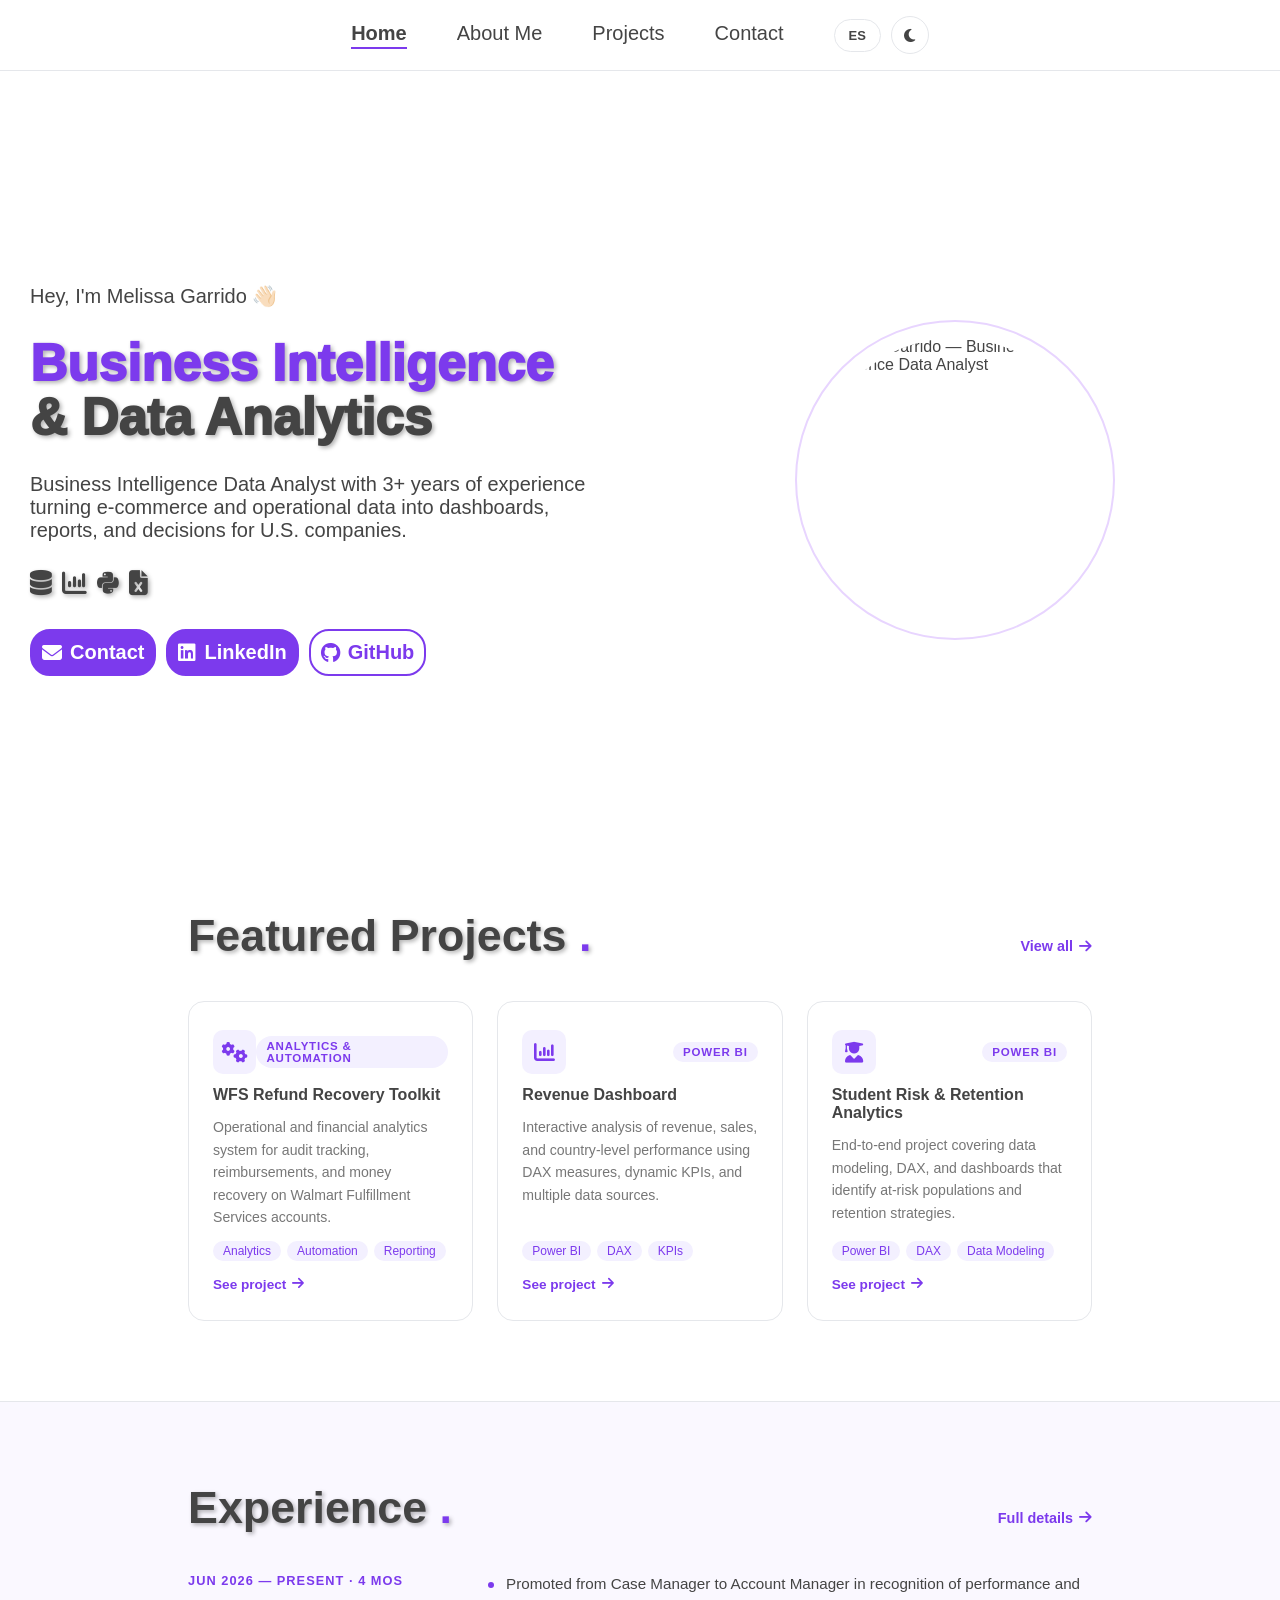
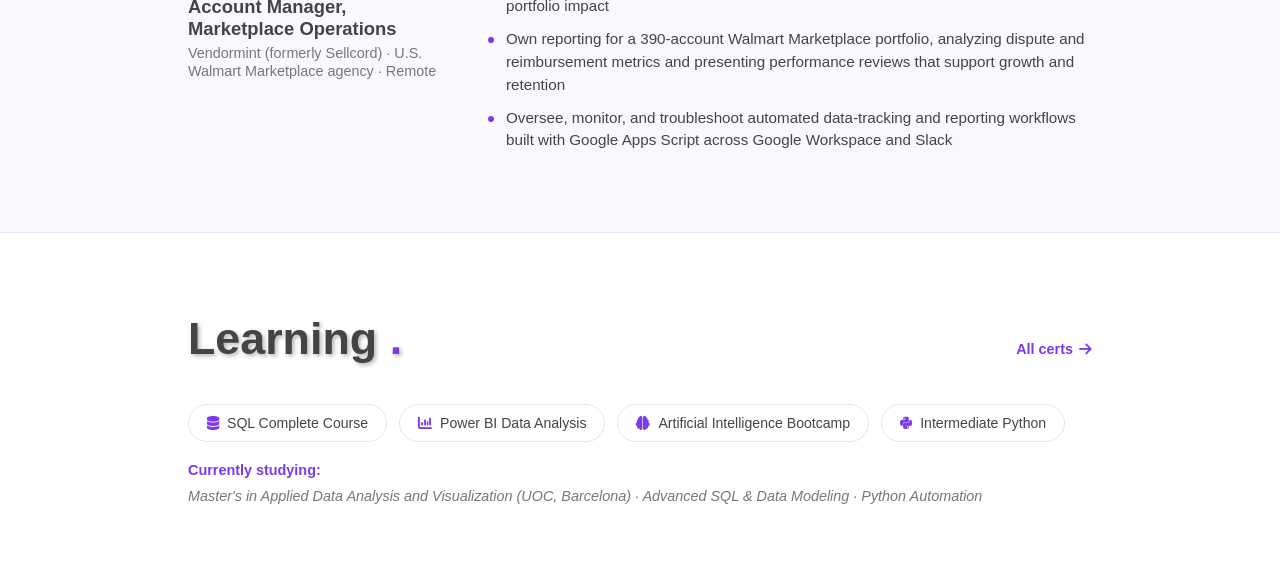
==== commit e5d900cf: "photo update" ====
--- a/index.html
+++ b/index.html
@@ -16,7 +16,7 @@
     <meta property="og:url" content="https://melissagarridos.github.io/">
     <meta property="og:title" content="Melissa Garrido — Business Intelligence &amp; Data Analytics">
     <meta property="og:description" content="Business Intelligence Data Analyst with 3+ years of experience in SQL, Power BI, Tableau, Python, and reporting automation. Open to remote opportunities.">
-    <meta property="og:image" content="https://melissagarridos.github.io/Assets/profile.png">
+    <meta property="og:image" content="https://melissagarridos.github.io/Assets/photo.png">
 
     <!-- Canonical -->
     <link rel="canonical" href="https://melissagarridos.github.io/">
@@ -172,7 +172,7 @@
 
             <!-- PHOTO -->
             <section class="photo">
-                <img src="Assets/profile.png" alt="Melissa Garrido — Business Intelligence Data Analyst">
+                <img src="Assets/photo.png" alt="Melissa Garrido — Business Intelligence Data Analyst">
             </section>
 
         </div>
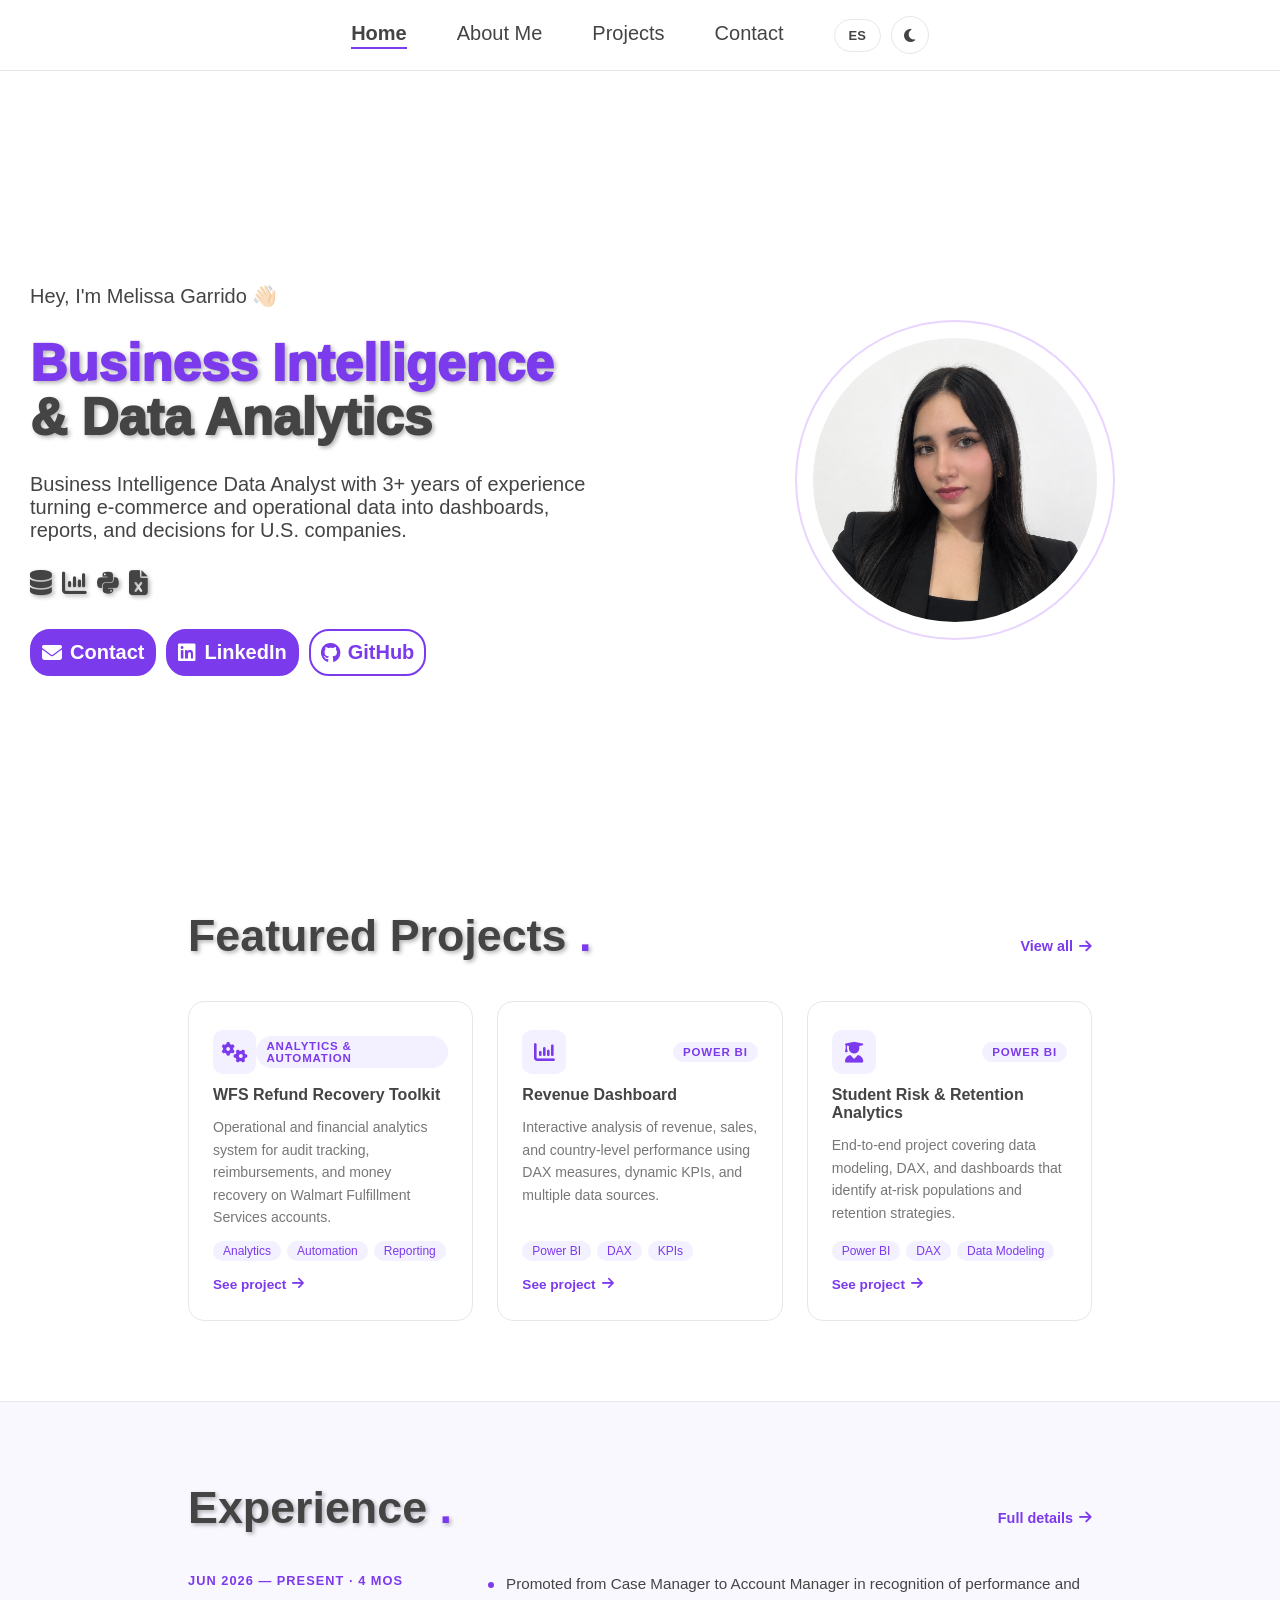
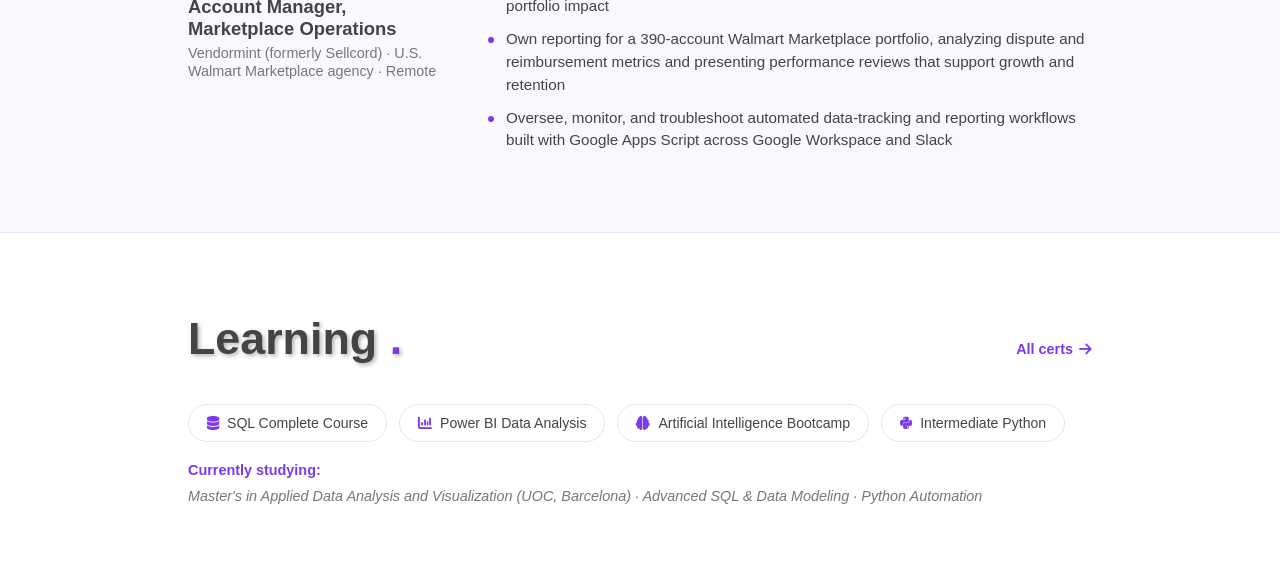
==== commit 2f121e51: "update" ====
--- a/index.html
+++ b/index.html
@@ -16,7 +16,7 @@
     <meta property="og:url" content="https://melissagarridos.github.io/">
     <meta property="og:title" content="Melissa Garrido — Business Intelligence &amp; Data Analytics">
     <meta property="og:description" content="Business Intelligence Data Analyst with 3+ years of experience in SQL, Power BI, Tableau, Python, and reporting automation. Open to remote opportunities.">
-    <meta property="og:image" content="https://melissagarridos.github.io/Assets/photo.png">
+    <meta property="og:image" content="https://melissagarridos.github.io/Assets/photo.jpg">
 
     <!-- Canonical -->
     <link rel="canonical" href="https://melissagarridos.github.io/">
@@ -172,7 +172,7 @@
 
             <!-- PHOTO -->
             <section class="photo">
-                <img src="Assets/photo.png" alt="Melissa Garrido — Business Intelligence Data Analyst">
+                <img src="Assets/photo.jpg" alt="Melissa Garrido — Business Intelligence Data Analyst">
             </section>
 
         </div>
